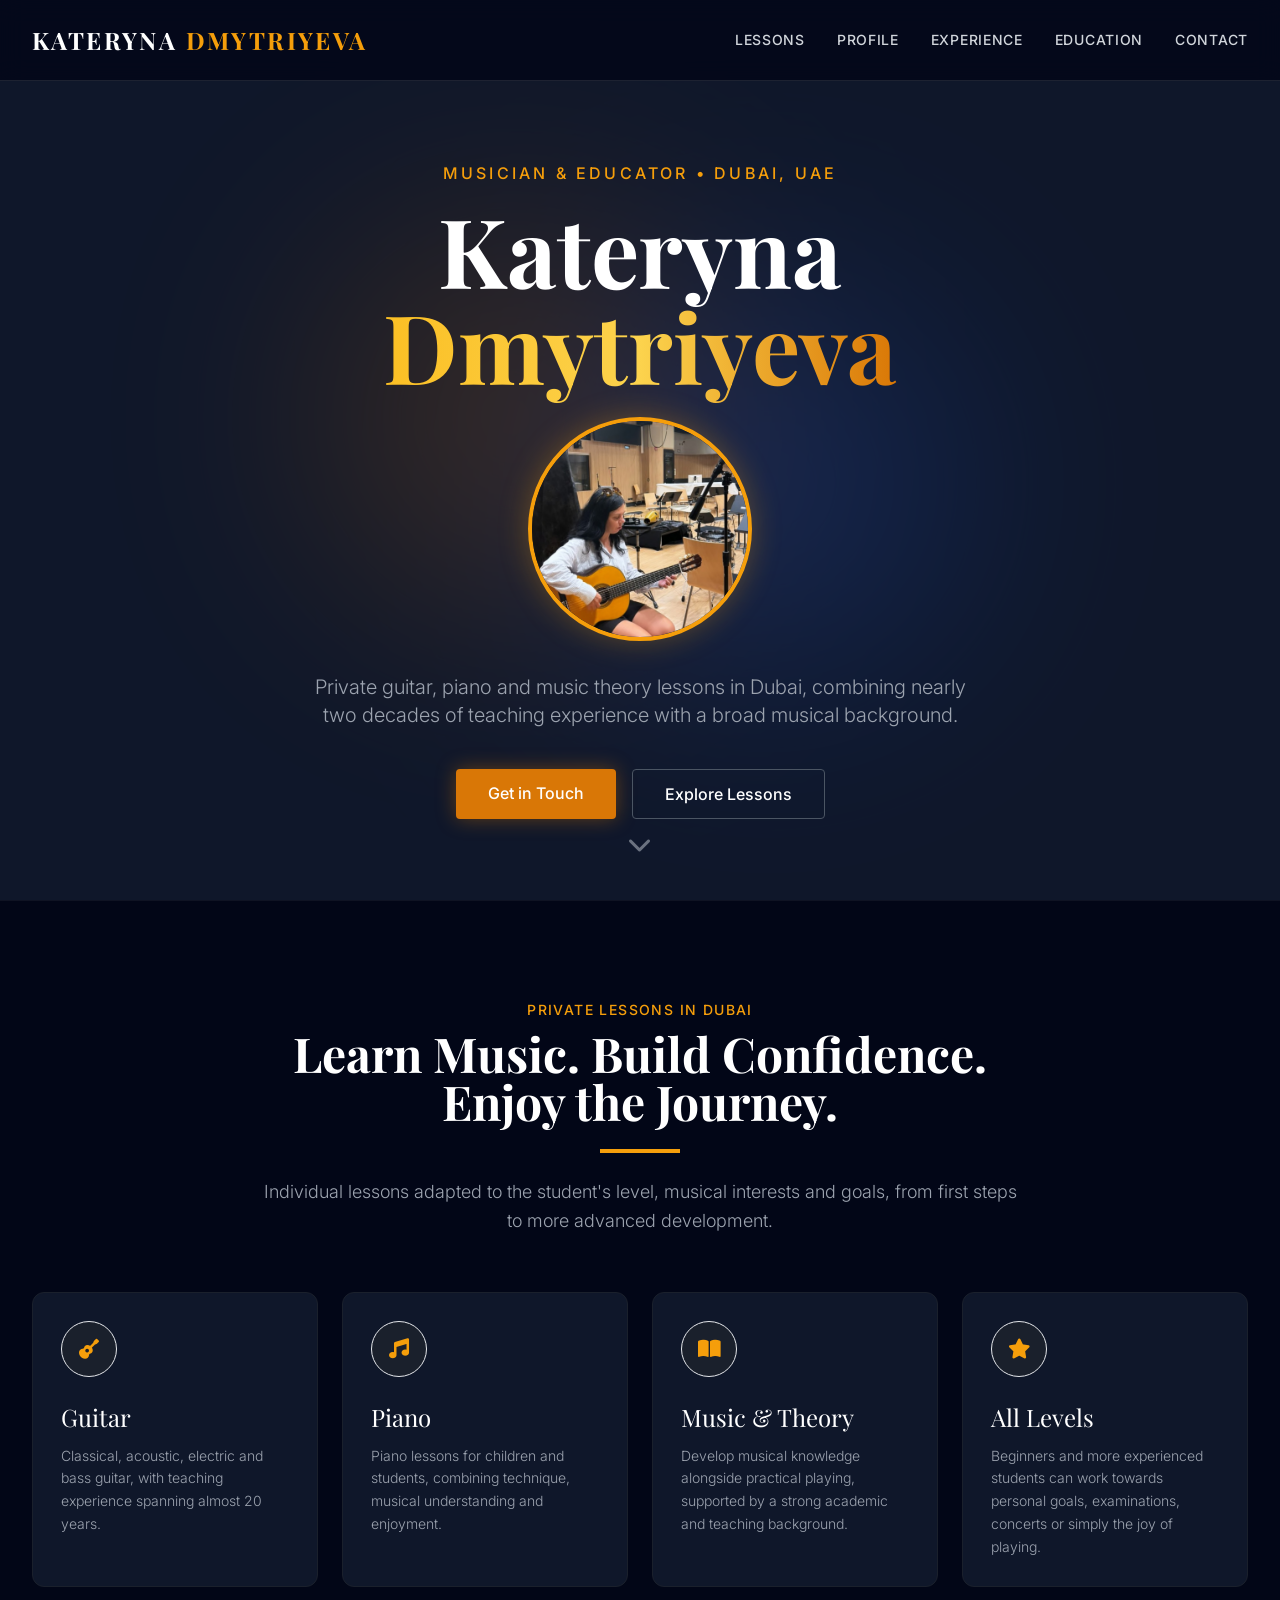
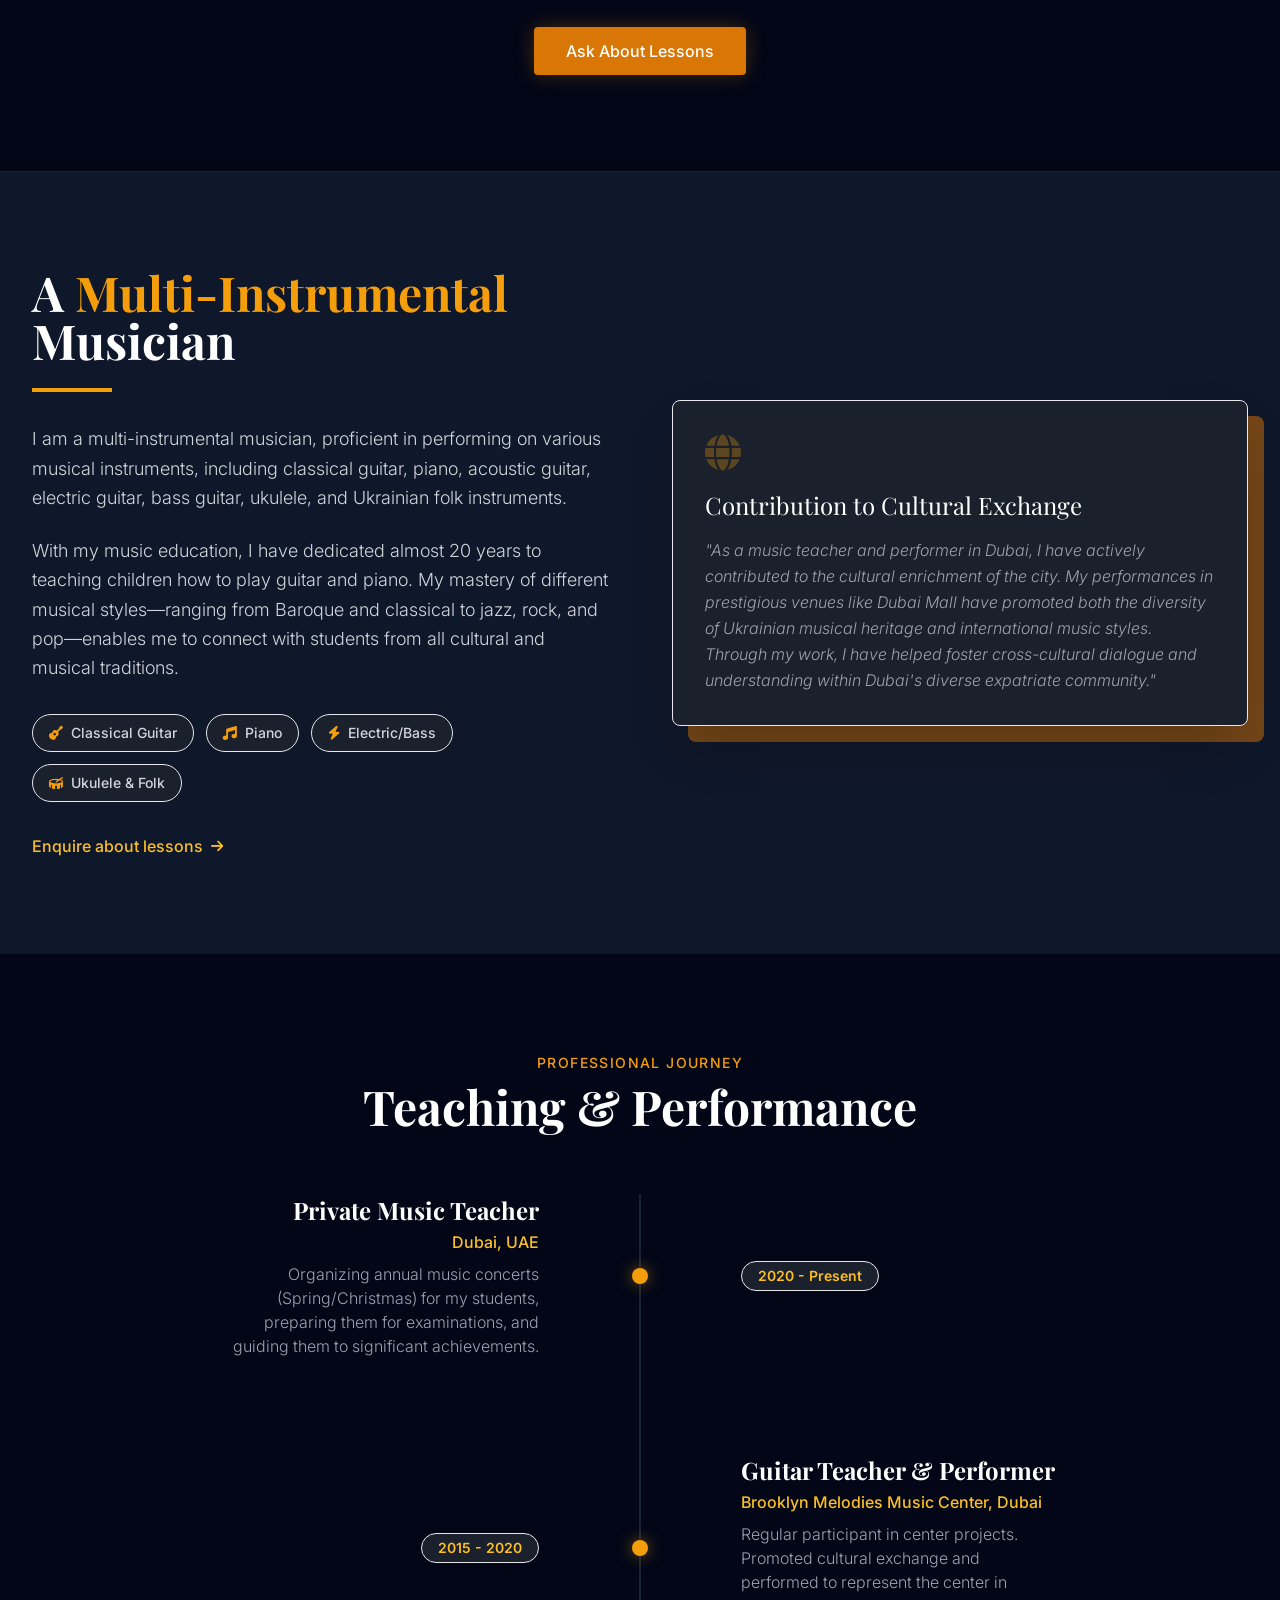
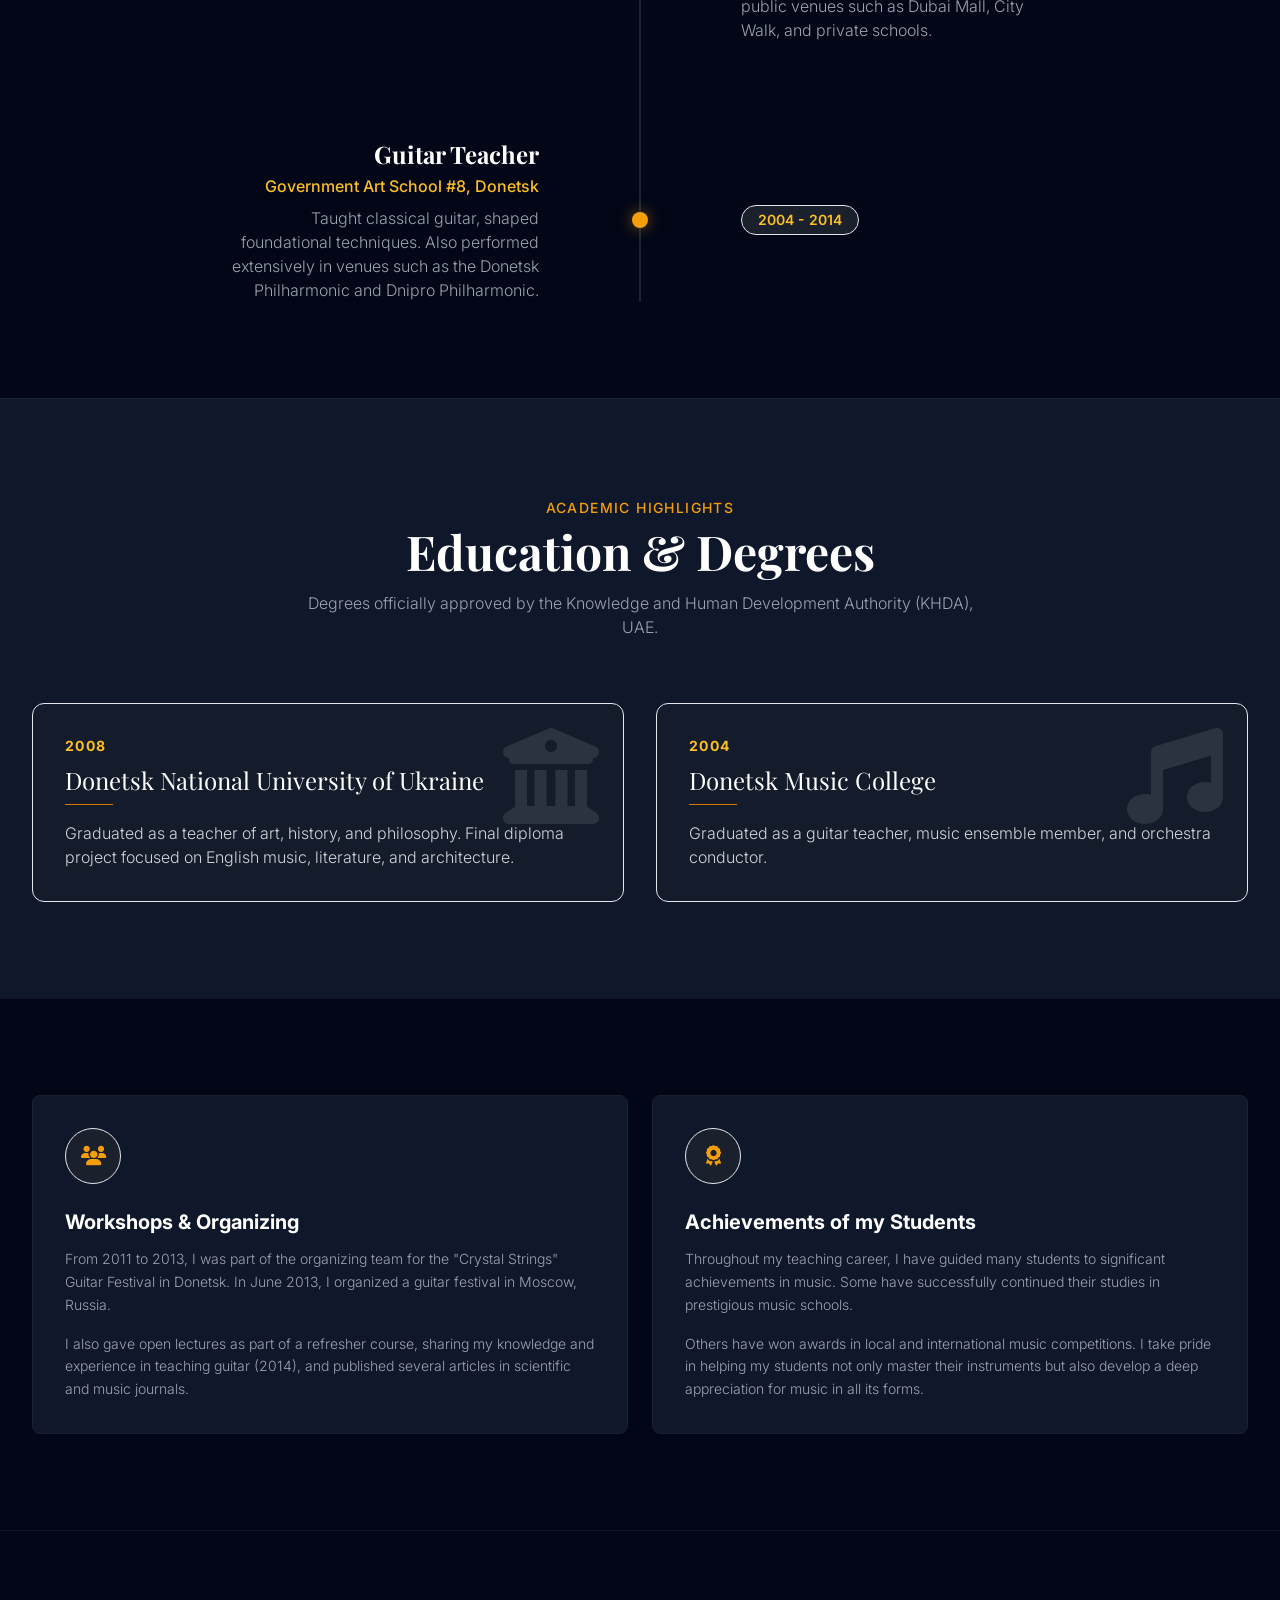
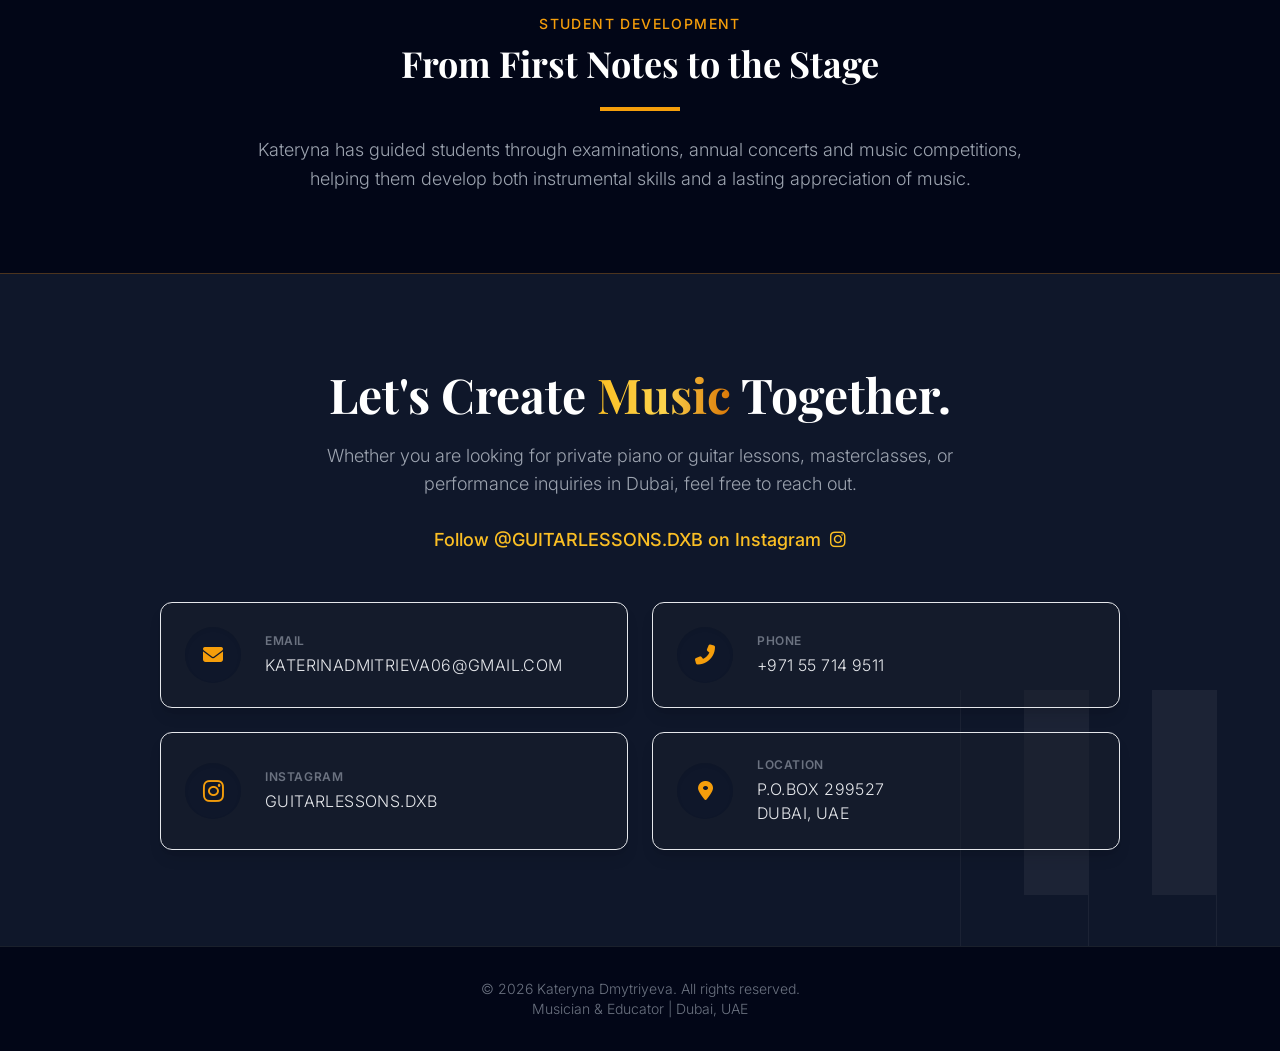
==== index.html @ 49f4c099 "Use local CSS and make reveal animations fail safely without hiding content" ====
<!DOCTYPE html>
<html lang="en" class="scroll-smooth">
<head>
    <meta charset="UTF-8">
    <meta name="viewport" content="width=device-width, initial-scale=1.0">
    <link rel="icon" href="favicon.ico" sizes="any">
    <link rel="icon" type="image/png" sizes="32x32" href="favicon-32.png">
    <link rel="icon" type="image/png" sizes="16x16" href="favicon-16.png">
    <link rel="apple-touch-icon" sizes="180x180" href="favicon-180.png">
    <title>Kateryna Dmytriyeva | Guitar & Piano Teacher in Dubai</title>
    <meta name="description" content="Private guitar, piano and music theory lessons in Dubai with Kateryna Dmytriyeva, musician and educator with nearly 20 years of teaching experience.">
    
    
    <!-- Google Fonts: Playfair Display (Serif/Classic) and Inter (Sans-serif/Modern) -->
    <link rel="preconnect" href="https://fonts.googleapis.com">
    <link rel="preconnect" href="https://fonts.gstatic.com" crossorigin>
    <link href="https://fonts.googleapis.com/css2?family=Inter:wght@300;400;500;600&family=Playfair+Display:ital,wght@0,400;0,600;0,700;1,400&display=swap" rel="stylesheet">
    
    <!-- FontAwesome for Icons -->
    <link rel="stylesheet" href="https://cdnjs.cloudflare.com/ajax/libs/font-awesome/6.4.0/css/all.min.css">

    <style>
        /* Custom Styles for Animations and Accents */
        body {
            background-color: #0f172a;
            color: #f8fafc;
        }
        
        .gold-gradient-text {
            background: linear-gradient(to right, #fbbf24, #fcd34d, #d97706);
            -webkit-background-clip: text;
            -webkit-text-fill-color: transparent;
            background-clip: text;
        }

        .fade-in-up {
            /* Content remains visible without JavaScript or if enhancement fails. */
            opacity: 1;
            transform: translateY(0);
            transition: opacity 0.8s ease-out, transform 0.8s ease-out;
        }

        .fade-in-up.visible {
            opacity: 1;
            transform: translateY(0);
        }

        .timeline-dot {
            width: 16px;
            height: 16px;
            background-color: #f59e0b;
            border-radius: 50%;
            position: absolute;
            left: -8px;
            top: 24px;
            box-shadow: 0 0 10px rgba(245, 158, 11, 0.5);
        }
    </style>
    <!-- Precompiled Tailwind CSS; same cascade order as the original generated stylesheet. -->
    <link rel="stylesheet" href="styles.css">
</head>
<body class="font-sans antialiased overflow-x-hidden">

    <nav class="fixed w-full z-50 transition-all duration-300 backdrop-blur-md bg-navy-950/80 border-b border-white/10" id="navbar">
        <div class="max-w-7xl mx-auto px-4 sm:px-6 lg:px-8">
            <div class="flex justify-between items-center h-20">
                <div class="flex-shrink-0 flex items-center">
                    <a href="#" class="font-serif text-xl sm:text-2xl font-bold tracking-widest text-white uppercase">
                        Kateryna <span class="text-gold-500">Dmytriyeva</span>
                    </a>
                </div>
                
                <!-- Desktop Menu -->
                <div class="hidden md:flex space-x-8">
                    <a href="#lessons" class="text-gray-300 hover:text-gold-400 transition-colors text-sm uppercase tracking-wider font-medium">Lessons</a>
                    <a href="#about" class="text-gray-300 hover:text-gold-400 transition-colors text-sm uppercase tracking-wider font-medium">Profile</a>
                    <a href="#experience" class="text-gray-300 hover:text-gold-400 transition-colors text-sm uppercase tracking-wider font-medium">Experience</a>
                    <a href="#education" class="text-gray-300 hover:text-gold-400 transition-colors text-sm uppercase tracking-wider font-medium">Education</a>
                    <a href="#contact" class="text-gray-300 hover:text-gold-400 transition-colors text-sm uppercase tracking-wider font-medium">Contact</a>
                </div>
                
                <!-- Mobile Hamburger Button -->
                <div class="md:hidden flex items-center">
                    <button id="mobile-menu-button" class="text-gray-300 hover:text-white focus:outline-none">
                        <i class="fas fa-bars text-2xl"></i>
                    </button>
                </div>
            </div>
        </div>

        <!-- Mobile Menu Container -->
        <div id="mobile-menu" class="hidden md:hidden bg-navy-950 border-b border-white/10 absolute w-full left-0 shadow-xl">
            <div class="px-4 pt-2 pb-4 space-y-1 sm:px-6 flex flex-col text-center">
                <a href="#lessons" class="mobile-link text-gray-300 hover:text-gold-400 hover:bg-navy-900 block px-3 py-3 rounded-md text-base font-medium uppercase tracking-wider transition-colors">Lessons</a>
                <a href="#about" class="mobile-link text-gray-300 hover:text-gold-400 hover:bg-navy-900 block px-3 py-3 rounded-md text-base font-medium uppercase tracking-wider transition-colors">Profile</a>
                <a href="#experience" class="mobile-link text-gray-300 hover:text-gold-400 hover:bg-navy-900 block px-3 py-3 rounded-md text-base font-medium uppercase tracking-wider transition-colors">Experience</a>
                <a href="#education" class="mobile-link text-gray-300 hover:text-gold-400 hover:bg-navy-900 block px-3 py-3 rounded-md text-base font-medium uppercase tracking-wider transition-colors">Education</a>
                <a href="#contact" class="mobile-link text-gray-300 hover:text-gold-400 hover:bg-navy-900 block px-3 py-3 rounded-md text-base font-medium uppercase tracking-wider transition-colors">Contact</a>
            </div>
        </div>
    </nav>

    <section id="hero" class="relative min-h-screen flex items-center justify-center pt-20 overflow-hidden">
        <!-- Background decorative elements -->
        <div class="absolute inset-0 z-0 opacity-20">
            <div class="absolute top-1/4 left-1/4 w-96 h-96 bg-gold-600 rounded-full mix-blend-screen filter blur-[120px]"></div>
            <div class="absolute bottom-1/4 right-1/4 w-96 h-96 bg-blue-600 rounded-full mix-blend-screen filter blur-[120px]"></div>
        </div>
        
        <div class="relative z-10 max-w-7xl mx-auto px-4 sm:px-6 lg:px-8 text-center flex flex-col items-center">
            <span class="text-gold-500 font-medium tracking-[0.2em] uppercase mb-4 block fade-in-up" style="transition-delay: 100ms;">Musician & Educator &bull; Dubai, UAE</span>
            <h1 class="font-serif text-5xl md:text-7xl lg:text-8xl font-bold text-white leading-tight mb-6 fade-in-up" style="transition-delay: 200ms;">
                Kateryna <br/> <span class="gold-gradient-text">Dmytriyeva</span>
            </h1>
            
            <div class="fade-in-up" style="transition-delay: 250ms;">
                <img src="photo.jpg" alt="Kateryna Dmytriyeva" class="w-48 h-48 md:w-56 md:h-56 object-cover rounded-full border-4 border-gold-500 shadow-[0_0_30px_rgba(245,158,11,0.3)] mb-8 mx-auto">
            </div>

            <p class="max-w-2xl text-gray-400 text-lg md:text-xl font-light leading-relaxed mb-10 fade-in-up" style="transition-delay: 300ms;">
                Private guitar, piano and music theory lessons in Dubai, combining nearly two decades of teaching experience with a broad musical background.
            </p>
            <div class="flex flex-col sm:flex-row gap-4 fade-in-up" style="transition-delay: 400ms;">
                <a href="#contact" class="px-8 py-3 bg-gold-600 hover:bg-gold-500 text-white rounded font-medium transition-all duration-300 shadow-[0_0_20px_rgba(217,119,6,0.4)]">
                    Get in Touch
                </a>
                <a href="#lessons" class="px-8 py-3 bg-transparent border border-gray-600 hover:border-gold-500 hover:text-gold-400 text-white rounded font-medium transition-all duration-300">
                    Explore Lessons
                </a>
            </div>
        </div>
        
        <div class="absolute bottom-10 left-1/2 transform -translate-x-1/2 animate-bounce">
            <a href="#about" class="text-gray-500 hover:text-gold-400 transition-colors">
                <i class="fas fa-chevron-down text-2xl"></i>
            </a>
        </div>
    </section>

    <section id="lessons" class="py-24 bg-navy-950 relative border-t border-white/5">
        <div class="max-w-7xl mx-auto px-4 sm:px-6 lg:px-8">
            <div class="text-center max-w-3xl mx-auto mb-14 fade-in-up">
                <span class="text-gold-500 font-medium tracking-[0.1em] uppercase text-sm">Private Lessons in Dubai</span>
                <h2 class="font-serif text-3xl md:text-5xl font-bold mt-2 text-white">Learn Music. Build Confidence. Enjoy the Journey.</h2>
                <div class="w-20 h-1 bg-gold-500 mx-auto mt-6 mb-6"></div>
                <p class="text-gray-400 text-lg leading-relaxed font-light">
                    Individual lessons adapted to the student's level, musical interests and goals, from first steps to more advanced development.
                </p>
            </div>

            <div class="grid grid-cols-1 md:grid-cols-2 lg:grid-cols-4 gap-6">
                <div class="bg-navy-900 border border-navy-800 p-7 rounded-xl hover:border-gold-500/50 transition-all duration-300 fade-in-up">
                    <div class="w-14 h-14 bg-navy-800 rounded-full flex items-center justify-center mb-6 border border-navy-700 text-gold-500 text-xl">
                        <i class="fas fa-guitar"></i>
                    </div>
                    <h3 class="font-serif text-2xl text-white mb-3">Guitar</h3>
                    <p class="text-gray-400 font-light leading-relaxed text-sm">
                        Classical, acoustic, electric and bass guitar, with teaching experience spanning almost 20 years.
                    </p>
                </div>

                <div class="bg-navy-900 border border-navy-800 p-7 rounded-xl hover:border-gold-500/50 transition-all duration-300 fade-in-up" style="transition-delay: 80ms;">
                    <div class="w-14 h-14 bg-navy-800 rounded-full flex items-center justify-center mb-6 border border-navy-700 text-gold-500 text-xl">
                        <i class="fas fa-music"></i>
                    </div>
                    <h3 class="font-serif text-2xl text-white mb-3">Piano</h3>
                    <p class="text-gray-400 font-light leading-relaxed text-sm">
                        Piano lessons for children and students, combining technique, musical understanding and enjoyment.
                    </p>
                </div>

                <div class="bg-navy-900 border border-navy-800 p-7 rounded-xl hover:border-gold-500/50 transition-all duration-300 fade-in-up" style="transition-delay: 160ms;">
                    <div class="w-14 h-14 bg-navy-800 rounded-full flex items-center justify-center mb-6 border border-navy-700 text-gold-500 text-xl">
                        <i class="fas fa-book-open"></i>
                    </div>
                    <h3 class="font-serif text-2xl text-white mb-3">Music & Theory</h3>
                    <p class="text-gray-400 font-light leading-relaxed text-sm">
                        Develop musical knowledge alongside practical playing, supported by a strong academic and teaching background.
                    </p>
                </div>

                <div class="bg-navy-900 border border-navy-800 p-7 rounded-xl hover:border-gold-500/50 transition-all duration-300 fade-in-up" style="transition-delay: 240ms;">
                    <div class="w-14 h-14 bg-navy-800 rounded-full flex items-center justify-center mb-6 border border-navy-700 text-gold-500 text-xl">
                        <i class="fas fa-star"></i>
                    </div>
                    <h3 class="font-serif text-2xl text-white mb-3">All Levels</h3>
                    <p class="text-gray-400 font-light leading-relaxed text-sm">
                        Beginners and more experienced students can work towards personal goals, examinations, concerts or simply the joy of playing.
                    </p>
                </div>
            </div>

            <div class="text-center mt-10 fade-in-up">
                <a href="#contact" class="inline-block px-8 py-3 bg-gold-600 hover:bg-gold-500 text-white rounded font-medium transition-all duration-300 shadow-[0_0_20px_rgba(217,119,6,0.3)]">
                    Ask About Lessons
                </a>
            </div>
        </div>
    </section>

    <section id="about" class="py-24 bg-navy-900 relative border-t border-white/5">
        <div class="max-w-7xl mx-auto px-4 sm:px-6 lg:px-8">
            <div class="grid grid-cols-1 lg:grid-cols-2 gap-16 items-center">
                <div class="fade-in-up">
                    <h2 class="font-serif text-3xl md:text-5xl font-bold mb-6 text-white">A <span class="text-gold-500">Multi-Instrumental</span> Musician</h2>
                    <div class="w-20 h-1 bg-gold-500 mb-8"></div>
                    <p class="text-gray-300 text-lg leading-relaxed mb-6 font-light">
                        I am a multi-instrumental musician, proficient in performing on various musical instruments, including classical guitar, piano, acoustic guitar, electric guitar, bass guitar, ukulele, and Ukrainian folk instruments.
                    </p>
                    <p class="text-gray-300 text-lg leading-relaxed mb-8 font-light">
                        With my music education, I have dedicated almost 20 years to teaching children how to play guitar and piano. My mastery of different musical styles—ranging from Baroque and classical to jazz, rock, and pop—enables me to connect with students from all cultural and musical traditions.
                    </p>
                    
                    <div class="flex flex-wrap gap-3">
                        <span class="px-4 py-2 bg-navy-800 border border-navy-700 rounded-full text-sm font-medium text-gray-300"><i class="fas fa-guitar text-gold-500 mr-2"></i>Classical Guitar</span>
                        <span class="px-4 py-2 bg-navy-800 border border-navy-700 rounded-full text-sm font-medium text-gray-300"><i class="fas fa-music text-gold-500 mr-2"></i>Piano</span>
                        <span class="px-4 py-2 bg-navy-800 border border-navy-700 rounded-full text-sm font-medium text-gray-300"><i class="fas fa-bolt text-gold-500 mr-2"></i>Electric/Bass</span>
                        <span class="px-4 py-2 bg-navy-800 border border-navy-700 rounded-full text-sm font-medium text-gray-300"><i class="fas fa-drum text-gold-500 mr-2"></i>Ukulele & Folk</span>
                    </div>
                    <div class="mt-8">
                        <a href="#contact" class="inline-flex items-center gap-2 text-gold-400 hover:text-gold-300 font-medium transition">
                            Enquire about lessons <i class="fas fa-arrow-right text-sm"></i>
                        </a>
                    </div>
                </div>
                
                <div class="relative fade-in-up" style="transition-delay: 200ms;">
                    <div class="absolute inset-0 bg-gold-600 rounded-lg transform translate-x-4 translate-y-4 opacity-50"></div>
                    <div class="relative bg-navy-800 p-8 rounded-lg border border-navy-700 shadow-2xl">
                        <i class="fas fa-globe text-4xl text-gold-500/30 mb-4 block"></i>
                        <h3 class="font-serif text-2xl text-white mb-4">Contribution to Cultural Exchange</h3>
                        <p class="text-gray-400 font-light leading-relaxed italic">
                            "As a music teacher and performer in Dubai, I have actively contributed to the cultural enrichment of the city. My performances in prestigious venues like Dubai Mall have promoted both the diversity of Ukrainian musical heritage and international music styles. Through my work, I have helped foster cross-cultural dialogue and understanding within Dubai's diverse expatriate community."
                        </p>
                    </div>
                </div>
            </div>
        </div>
    </section>

    <section id="experience" class="py-24 bg-navy-950 relative">
        <div class="max-w-4xl mx-auto px-4 sm:px-6 lg:px-8">
            <div class="text-center mb-16 fade-in-up">
                <span class="text-gold-500 font-medium tracking-[0.1em] uppercase text-sm">Professional Journey</span>
                <h2 class="font-serif text-3xl md:text-5xl font-bold mt-2 text-white">Teaching & Performance</h2>
            </div>

            <div class="relative pl-8 md:pl-0 fade-in-up">
                <!-- Timeline Line -->
                <div class="hidden md:block absolute left-1/2 transform -translate-x-1/2 top-0 bottom-0 w-px bg-slate-700"></div>

                <!-- Timeline Item 1 -->
                <div class="relative mb-16 md:mb-24">
                    <div class="md:flex items-center justify-between w-full">
                        <div class="md:w-5/12 order-1 md:text-right pr-8">
                            <h3 class="text-2xl font-bold text-white font-serif">Private Music Teacher</h3>
                            <p class="text-gold-400 font-medium mt-1">Dubai, UAE</p>
                            <p class="text-gray-400 mt-2 font-light">Organizing annual music concerts (Spring/Christmas) for my students, preparing them for examinations, and guiding them to significant achievements.</p>
                        </div>
                        <div class="z-20 flex items-center order-1 bg-gold-500 shadow-[0_0_15px_rgba(245,158,11,0.5)] w-4 h-4 rounded-full absolute left-[-8px] md:left-1/2 md:-translate-x-1/2 mt-1.5 md:mt-0"></div>
                        <div class="md:w-5/12 order-1 pl-8 mt-2 md:mt-0">
                            <span class="inline-block px-4 py-1 rounded-full bg-navy-800 text-gold-400 text-sm font-semibold border border-navy-700">2020 - Present</span>
                        </div>
                    </div>
                </div>

                <!-- Timeline Item 2 -->
                <div class="relative mb-16 md:mb-24">
                    <div class="md:flex items-center justify-between w-full md:flex-row-reverse">
                        <div class="md:w-5/12 order-1 md:text-left pl-0 md:pl-8">
                            <h3 class="text-2xl font-bold text-white font-serif">Guitar Teacher & Performer</h3>
                            <p class="text-gold-400 font-medium mt-1">Brooklyn Melodies Music Center, Dubai</p>
                            <p class="text-gray-400 mt-2 font-light">Regular participant in center projects. Promoted cultural exchange and performed to represent the center in public venues such as Dubai Mall, City Walk, and private schools.</p>
                        </div>
                        <div class="z-20 flex items-center order-1 bg-gold-500 shadow-[0_0_15px_rgba(245,158,11,0.5)] w-4 h-4 rounded-full absolute left-[-8px] md:left-1/2 md:-translate-x-1/2 mt-1.5 md:mt-0"></div>
                        <div class="md:w-5/12 order-1 md:text-right pr-0 md:pr-8 mt-2 md:mt-0">
                            <span class="inline-block px-4 py-1 rounded-full bg-navy-800 text-gold-400 text-sm font-semibold border border-navy-700">2015 - 2020</span>
                        </div>
                    </div>
                </div>

                <!-- Timeline Item 3 -->
                <div class="relative">
                    <div class="md:flex items-center justify-between w-full">
                        <div class="md:w-5/12 order-1 md:text-right pr-8">
                            <h3 class="text-2xl font-bold text-white font-serif">Guitar Teacher</h3>
                            <p class="text-gold-400 font-medium mt-1">Government Art School #8, Donetsk</p>
                            <p class="text-gray-400 mt-2 font-light">Taught classical guitar, shaped foundational techniques. Also performed extensively in venues such as the Donetsk Philharmonic and Dnipro Philharmonic.</p>
                        </div>
                        <div class="z-20 flex items-center order-1 bg-gold-500 shadow-[0_0_15px_rgba(245,158,11,0.5)] w-4 h-4 rounded-full absolute left-[-8px] md:left-1/2 md:-translate-x-1/2 mt-1.5 md:mt-0"></div>
                        <div class="md:w-5/12 order-1 pl-8 mt-2 md:mt-0">
                            <span class="inline-block px-4 py-1 rounded-full bg-navy-800 text-gold-400 text-sm font-semibold border border-navy-700">2004 - 2014</span>
                        </div>
                    </div>
                </div>

            </div>
        </div>
    </section>

    <section id="education" class="py-24 bg-navy-900 relative border-t border-white/5">
        <div class="max-w-7xl mx-auto px-4 sm:px-6 lg:px-8">
            <div class="text-center mb-16 fade-in-up">
                <span class="text-gold-500 font-medium tracking-[0.1em] uppercase text-sm">Academic Highlights</span>
                <h2 class="font-serif text-3xl md:text-5xl font-bold mt-2 text-white">Education & Degrees</h2>
                <p class="text-gray-400 mt-4 max-w-2xl mx-auto font-light">Degrees officially approved by the Knowledge and Human Development Authority (KHDA), UAE.</p>
            </div>

            <div class="grid grid-cols-1 md:grid-cols-2 gap-8">
                <!-- Education Card 1 -->
                <div class="bg-navy-800/50 backdrop-blur-sm border border-navy-700 p-8 rounded-xl hover:border-gold-500/50 transition-colors duration-300 fade-in-up group relative overflow-hidden">
                    <div class="absolute top-0 right-0 p-6 opacity-10 group-hover:opacity-20 transition-opacity">
                        <i class="fas fa-university text-8xl text-white"></i>
                    </div>
                    <div class="relative z-10">
                        <span class="text-gold-400 font-bold tracking-widest text-sm mb-2 block">2008</span>
                        <h3 class="text-2xl font-serif text-white mb-2">Donetsk National University of Ukraine</h3>
                        <div class="h-px w-12 bg-gold-600 mb-4"></div>
                        <p class="text-gray-300 font-light">
                            Graduated as a teacher of art, history, and philosophy. Final diploma project focused on English music, literature, and architecture.
                        </p>
                    </div>
                </div>

                <!-- Education Card 2 -->
                <div class="bg-navy-800/50 backdrop-blur-sm border border-navy-700 p-8 rounded-xl hover:border-gold-500/50 transition-colors duration-300 fade-in-up group relative overflow-hidden" style="transition-delay: 100ms;">
                    <div class="absolute top-0 right-0 p-6 opacity-10 group-hover:opacity-20 transition-opacity">
                        <i class="fas fa-music text-8xl text-white"></i>
                    </div>
                    <div class="relative z-10">
                        <span class="text-gold-400 font-bold tracking-widest text-sm mb-2 block">2004</span>
                        <h3 class="text-2xl font-serif text-white mb-2">Donetsk Music College</h3>
                        <div class="h-px w-12 bg-gold-600 mb-4"></div>
                        <p class="text-gray-300 font-light">
                            Graduated as a guitar teacher, music ensemble member, and orchestra conductor.
                        </p>
                    </div>
                </div>
            </div>
        </div>
    </section>
    
    <section class="py-24 bg-navy-950 relative border-t border-white/5">
        <div class="max-w-7xl mx-auto px-4 sm:px-6 lg:px-8">
            <div class="grid grid-cols-1 md:grid-cols-2 gap-6">
                <!-- Workshops -->
                <div class="bg-navy-900 border border-navy-800 p-8 rounded-lg fade-in-up hover:-translate-y-2 transition-transform duration-300">
                    <div class="w-14 h-14 bg-navy-800 rounded-full flex items-center justify-center mb-6 border border-navy-700 text-gold-500 text-xl">
                        <i class="fas fa-users"></i>
                    </div>
                    <h3 class="text-xl font-bold text-white mb-3">Workshops & Organizing</h3>
                    <p class="text-gray-400 font-light text-sm leading-relaxed mb-4">
                        From 2011 to 2013, I was part of the organizing team for the "Crystal Strings" Guitar Festival in Donetsk. In June 2013, I organized a guitar festival in Moscow, Russia.
                    </p>
                    <p class="text-gray-400 font-light text-sm leading-relaxed">
                        I also gave open lectures as part of a refresher course, sharing my knowledge and experience in teaching guitar (2014), and published several articles in scientific and music journals.
                    </p>
                </div>

                <!-- Student Success -->
                <div class="bg-navy-900 border border-navy-800 p-8 rounded-lg fade-in-up hover:-translate-y-2 transition-transform duration-300" style="transition-delay: 100ms;">
                    <div class="w-14 h-14 bg-navy-800 rounded-full flex items-center justify-center mb-6 border border-navy-700 text-gold-500 text-xl">
                        <i class="fas fa-award"></i>
                    </div>
                    <h3 class="text-xl font-bold text-white mb-3">Achievements of my Students</h3>
                    <p class="text-gray-400 font-light text-sm leading-relaxed mb-4">
                        Throughout my teaching career, I have guided many students to significant achievements in music. Some have successfully continued their studies in prestigious music schools.
                    </p>
                    <p class="text-gray-400 font-light text-sm leading-relaxed">
                        Others have won awards in local and international music competitions. I take pride in helping my students not only master their instruments but also develop a deep appreciation for music in all its forms.
                    </p>
                </div>
            </div>
        </div>
    </section>

    <section class="py-20 bg-navy-950 relative border-t border-white/5">
        <div class="max-w-5xl mx-auto px-4 sm:px-6 lg:px-8 text-center fade-in-up">
            <span class="text-gold-500 font-medium tracking-[0.1em] uppercase text-sm">Student Development</span>
            <h2 class="font-serif text-3xl md:text-4xl font-bold mt-2 text-white">From First Notes to the Stage</h2>
            <div class="w-20 h-1 bg-gold-500 mx-auto mt-6 mb-6"></div>
            <p class="text-gray-400 font-light text-lg leading-relaxed max-w-3xl mx-auto">
                Kateryna has guided students through examinations, annual concerts and music competitions, helping them develop both instrumental skills and a lasting appreciation of music.
            </p>
        </div>
    </section>

    <section id="contact" class="py-24 bg-navy-900 relative border-t border-gold-600/30">
        <!-- Abstract Piano Keys Graphic in background -->
        <div class="absolute bottom-0 right-0 opacity-5 pointer-events-none flex h-64">
            <div class="w-16 border-l border-white h-full"></div>
            <div class="w-16 border-l border-white h-4/5 bg-white"></div>
            <div class="w-16 border-l border-white h-full"></div>
            <div class="w-16 border-l border-white h-4/5 bg-white"></div>
            <div class="w-16 border-l border-white h-full"></div>
        </div>

        <div class="max-w-5xl mx-auto px-4 sm:px-6 lg:px-8 relative z-10 text-center">
            <div class="fade-in-up">
                <h2 class="font-serif text-4xl md:text-5xl font-bold text-white mb-6">Let's Create <span class="gold-gradient-text">Music</span> Together.</h2>
                <p class="text-gray-400 font-light mb-12 max-w-2xl mx-auto text-lg">
                    Whether you are looking for private piano or guitar lessons, masterclasses, or performance inquiries in Dubai, feel free to reach out.
                    <br/><br/>
                    <a href="https://instagram.com/GUITARLESSONS.DXB" target="_blank" rel="noopener noreferrer" class="text-gold-400 hover:text-gold-300 font-medium transition">Follow @GUITARLESSONS.DXB on Instagram <i class="fab fa-instagram ml-1"></i></a>
                </p>
                
                <div class="grid grid-cols-1 md:grid-cols-2 gap-6 text-left">
                    <a href="mailto:KATERINADMITRIEVA06@GMAIL.COM" class="flex items-center p-6 bg-navy-800/50 border border-navy-700 rounded-xl hover:border-gold-500 hover:bg-navy-800 transition-all duration-300 group shadow-lg">
                        <div class="w-14 h-14 bg-navy-900 rounded-full flex items-center justify-center mr-6 group-hover:scale-110 transition-transform shadow-inner">
                            <i class="fas fa-envelope text-gold-500 text-xl"></i>
                        </div>
                        <div class="overflow-hidden">
                            <span class="block text-gray-500 text-xs mb-1 uppercase tracking-wider font-semibold">Email</span>
                            <span class="text-gray-200 font-light tracking-wide text-xs sm:text-sm md:text-base truncate block w-full uppercase">KATERINADMITRIEVA06@GMAIL.COM</span>
                        </div>
                    </a>
                    
                    <a href="tel:+971557149511" class="flex items-center p-6 bg-navy-800/50 border border-navy-700 rounded-xl hover:border-gold-500 hover:bg-navy-800 transition-all duration-300 group shadow-lg">
                        <div class="w-14 h-14 bg-navy-900 rounded-full flex items-center justify-center mr-6 group-hover:scale-110 transition-transform shadow-inner">
                            <i class="fas fa-phone-alt text-gold-500 text-xl"></i>
                        </div>
                        <div>
                            <span class="block text-gray-500 text-xs mb-1 uppercase tracking-wider font-semibold">Phone</span>
                            <span class="text-gray-200 font-light tracking-wide text-sm md:text-base">+971 55 714 9511</span>
                        </div>
                    </a>

                    <a href="https://instagram.com/GUITARLESSONS.DXB" target="_blank" rel="noopener noreferrer" class="flex items-center p-6 bg-navy-800/50 border border-navy-700 rounded-xl hover:border-gold-500 hover:bg-navy-800 transition-all duration-300 group shadow-lg">
                        <div class="w-14 h-14 bg-navy-900 rounded-full flex items-center justify-center mr-6 group-hover:scale-110 transition-transform shadow-inner">
                            <i class="fab fa-instagram text-gold-500 text-2xl"></i>
                        </div>
                        <div>
                            <span class="block text-gray-500 text-xs mb-1 uppercase tracking-wider font-semibold">Instagram</span>
                            <span class="text-gray-200 font-light tracking-wide uppercase text-sm md:text-base">GUITARLESSONS.DXB</span>
                        </div>
                    </a>

                    <div class="flex items-center p-6 bg-navy-800/50 border border-navy-700 rounded-xl shadow-lg">
                        <div class="w-14 h-14 bg-navy-900 rounded-full flex items-center justify-center mr-6 shadow-inner">
                            <i class="fas fa-map-marker-alt text-gold-500 text-xl"></i>
                        </div>
                        <div>
                            <span class="block text-gray-500 text-xs mb-1 uppercase tracking-wider font-semibold">Location</span>
                            <span class="text-gray-200 font-light tracking-wide text-sm md:text-base uppercase">P.O.BOX 299527 <br/> Dubai, UAE</span>
                        </div>
                    </div>
                </div>
            </div>
        </div>
    </section>

    <footer class="bg-navy-950 py-8 border-t border-navy-800 text-center">
        <p class="text-gray-500 text-sm font-light">
            &copy; 2026 Kateryna Dmytriyeva. All rights reserved. <br/>
            Musician & Educator | Dubai, UAE
        </p>
    </footer>

    <script>
        document.addEventListener('DOMContentLoaded', () => {
            // Mobile Menu Logic
            const btn = document.getElementById('mobile-menu-button');
            const menu = document.getElementById('mobile-menu');
            const mobileLinks = document.querySelectorAll('.mobile-link');

            // Toggle menu on button click
            btn.addEventListener('click', () => {
                menu.classList.toggle('hidden');
            });

            // Close menu when a link is clicked
            mobileLinks.forEach(link => {
                link.addEventListener('click', () => {
                    menu.classList.add('hidden');
                });
            });

            // Navbar scroll effect
            const navbar = document.getElementById('navbar');
            window.addEventListener('scroll', () => {
                if (window.scrollY > 50) {
                    navbar.classList.add('shadow-lg', 'bg-navy-950/95');
                    navbar.classList.remove('bg-navy-950/80');
                } else {
                    navbar.classList.remove('shadow-lg', 'bg-navy-950/95');
                    navbar.classList.add('bg-navy-950/80');
                }
            });

            // Progressive enhancement: never hide content with a persistent class.
            // Browser-owned animations finish even if later JavaScript fails.
            if ('IntersectionObserver' in window && 'animate' in Element.prototype) {
                let observer;
                try {
                    observer = new IntersectionObserver((entries) => {
                        entries.forEach(entry => {
                            if (!entry.isIntersecting) return;
                            observer.unobserve(entry.target);
                            try {
                                const delay = parseFloat(getComputedStyle(entry.target).transitionDelay) * 1000 || 0;
                                entry.target.animate([
                                    { opacity: 0, transform: 'translateY(30px)' },
                                    { opacity: 1, transform: 'translateY(0)' }
                                ], {
                                    duration: 800,
                                    easing: 'ease-out',
                                    delay,
                                    fill: 'backwards'
                                });
                            } catch (error) {
                                // The underlying CSS already shows the complete content.
                            }
                        });
                    }, { root: null, rootMargin: '0px', threshold: 0.1 });
                    document.querySelectorAll('.fade-in-up').forEach(el => observer.observe(el));
                } catch (error) {
                    if (observer) observer.disconnect();
                }
            }
        });
    </script>
</body>
</html>
---- styles.css ----
/* Precompiled Tailwind CSS from the existing page configuration. No runtime compiler required. */
*, ::before, ::after{--tw-border-spacing-x:0;--tw-border-spacing-y:0;--tw-translate-x:0;--tw-translate-y:0;--tw-rotate:0;--tw-skew-x:0;--tw-skew-y:0;--tw-scale-x:1;--tw-scale-y:1;--tw-pan-x: ;--tw-pan-y: ;--tw-pinch-zoom: ;--tw-scroll-snap-strictness:proximity;--tw-gradient-from-position: ;--tw-gradient-via-position: ;--tw-gradient-to-position: ;--tw-ordinal: ;--tw-slashed-zero: ;--tw-numeric-figure: ;--tw-numeric-spacing: ;--tw-numeric-fraction: ;--tw-ring-inset: ;--tw-ring-offset-width:0px;--tw-ring-offset-color:#fff;--tw-ring-color:rgb(59 130 246 / 0.5);--tw-ring-offset-shadow:0 0 #0000;--tw-ring-shadow:0 0 #0000;--tw-shadow:0 0 #0000;--tw-shadow-colored:0 0 #0000;--tw-blur: ;--tw-brightness: ;--tw-contrast: ;--tw-grayscale: ;--tw-hue-rotate: ;--tw-invert: ;--tw-saturate: ;--tw-sepia: ;--tw-drop-shadow: ;--tw-backdrop-blur: ;--tw-backdrop-brightness: ;--tw-backdrop-contrast: ;--tw-backdrop-grayscale: ;--tw-backdrop-hue-rotate: ;--tw-backdrop-invert: ;--tw-backdrop-opacity: ;--tw-backdrop-saturate: ;--tw-backdrop-sepia: ;--tw-contain-size: ;--tw-contain-layout: ;--tw-contain-paint: ;--tw-contain-style: }::backdrop{--tw-border-spacing-x:0;--tw-border-spacing-y:0;--tw-translate-x:0;--tw-translate-y:0;--tw-rotate:0;--tw-skew-x:0;--tw-skew-y:0;--tw-scale-x:1;--tw-scale-y:1;--tw-pan-x: ;--tw-pan-y: ;--tw-pinch-zoom: ;--tw-scroll-snap-strictness:proximity;--tw-gradient-from-position: ;--tw-gradient-via-position: ;--tw-gradient-to-position: ;--tw-ordinal: ;--tw-slashed-zero: ;--tw-numeric-figure: ;--tw-numeric-spacing: ;--tw-numeric-fraction: ;--tw-ring-inset: ;--tw-ring-offset-width:0px;--tw-ring-offset-color:#fff;--tw-ring-color:rgb(59 130 246 / 0.5);--tw-ring-offset-shadow:0 0 #0000;--tw-ring-shadow:0 0 #0000;--tw-shadow:0 0 #0000;--tw-shadow-colored:0 0 #0000;--tw-blur: ;--tw-brightness: ;--tw-contrast: ;--tw-grayscale: ;--tw-hue-rotate: ;--tw-invert: ;--tw-saturate: ;--tw-sepia: ;--tw-drop-shadow: ;--tw-backdrop-blur: ;--tw-backdrop-brightness: ;--tw-backdrop-contrast: ;--tw-backdrop-grayscale: ;--tw-backdrop-hue-rotate: ;--tw-backdrop-invert: ;--tw-backdrop-opacity: ;--tw-backdrop-saturate: ;--tw-backdrop-sepia: ;--tw-contain-size: ;--tw-contain-layout: ;--tw-contain-paint: ;--tw-contain-style: }/* ! tailwindcss v3.4.17 | MIT License | https://tailwindcss.com */*,::after,::before{box-sizing:border-box;border-width:0;border-style:solid;border-color:#e5e7eb}::after,::before{--tw-content:''}:host,html{line-height:1.5;-webkit-text-size-adjust:100%;-moz-tab-size:4;tab-size:4;font-family:Inter, sans-serif;font-feature-settings:normal;font-variation-settings:normal;-webkit-tap-highlight-color:transparent}body{margin:0;line-height:inherit}hr{height:0;color:inherit;border-top-width:1px}abbr:where([title]){-webkit-text-decoration:underline dotted;text-decoration:underline dotted}h1,h2,h3,h4,h5,h6{font-size:inherit;font-weight:inherit}a{color:inherit;text-decoration:inherit}b,strong{font-weight:bolder}code,kbd,pre,samp{font-family:ui-monospace, SFMono-Regular, Menlo, Monaco, Consolas, "Liberation Mono", "Courier New", monospace;font-feature-settings:normal;font-variation-settings:normal;font-size:1em}small{font-size:80%}sub,sup{font-size:75%;line-height:0;position:relative;vertical-align:baseline}sub{bottom:-.25em}sup{top:-.5em}table{text-indent:0;border-color:inherit;border-collapse:collapse}button,input,optgroup,select,textarea{font-family:inherit;font-feature-settings:inherit;font-variation-settings:inherit;font-size:100%;font-weight:inherit;line-height:inherit;letter-spacing:inherit;color:inherit;margin:0;padding:0}button,select{text-transform:none}button,input:where([type=button]),input:where([type=reset]),input:where([type=submit]){-webkit-appearance:button;background-color:transparent;background-image:none}:-moz-focusring{outline:auto}:-moz-ui-invalid{box-shadow:none}progress{vertical-align:baseline}::-webkit-inner-spin-button,::-webkit-outer-spin-button{height:auto}[type=search]{-webkit-appearance:textfield;outline-offset:-2px}::-webkit-search-decoration{-webkit-appearance:none}::-webkit-file-upload-button{-webkit-appearance:button;font:inherit}summary{display:list-item}blockquote,dd,dl,figure,h1,h2,h3,h4,h5,h6,hr,p,pre{margin:0}fieldset{margin:0;padding:0}legend{padding:0}menu,ol,ul{list-style:none;margin:0;padding:0}dialog{padding:0}textarea{resize:vertical}input::placeholder,textarea::placeholder{opacity:1;color:#9ca3af}[role=button],button{cursor:pointer}:disabled{cursor:default}audio,canvas,embed,iframe,img,object,svg,video{display:block;vertical-align:middle}img,video{max-width:100%;height:auto}[hidden]:where(:not([hidden=until-found])){display:none}.pointer-events-none{pointer-events:none}.visible{visibility:visible}.fixed{position:fixed}.absolute{position:absolute}.relative{position:relative}.inset-0{inset:0px}.bottom-0{bottom:0px}.bottom-1\/4{bottom:25%}.bottom-10{bottom:2.5rem}.left-0{left:0px}.left-1\/2{left:50%}.left-1\/4{left:25%}.left-\[-8px\]{left:-8px}.right-0{right:0px}.right-1\/4{right:25%}.top-0{top:0px}.top-1\/4{top:25%}.z-0{z-index:0}.z-10{z-index:10}.z-20{z-index:20}.z-50{z-index:50}.order-1{order:1}.mx-auto{margin-left:auto;margin-right:auto}.mb-1{margin-bottom:0.25rem}.mb-10{margin-bottom:2.5rem}.mb-12{margin-bottom:3rem}.mb-14{margin-bottom:3.5rem}.mb-16{margin-bottom:4rem}.mb-2{margin-bottom:0.5rem}.mb-3{margin-bottom:0.75rem}.mb-4{margin-bottom:1rem}.mb-6{margin-bottom:1.5rem}.mb-8{margin-bottom:2rem}.ml-1{margin-left:0.25rem}.mr-2{margin-right:0.5rem}.mr-6{margin-right:1.5rem}.mt-1{margin-top:0.25rem}.mt-1\.5{margin-top:0.375rem}.mt-10{margin-top:2.5rem}.mt-2{margin-top:0.5rem}.mt-4{margin-top:1rem}.mt-6{margin-top:1.5rem}.mt-8{margin-top:2rem}.block{display:block}.inline-block{display:inline-block}.flex{display:flex}.inline-flex{display:inline-flex}.grid{display:grid}.hidden{display:none}.h-1{height:0.25rem}.h-14{height:3.5rem}.h-20{height:5rem}.h-4{height:1rem}.h-4\/5{height:80%}.h-48{height:12rem}.h-64{height:16rem}.h-96{height:24rem}.h-full{height:100%}.h-px{height:1px}.min-h-screen{min-height:100vh}.w-12{width:3rem}.w-14{width:3.5rem}.w-16{width:4rem}.w-20{width:5rem}.w-4{width:1rem}.w-48{width:12rem}.w-96{width:24rem}.w-full{width:100%}.w-px{width:1px}.max-w-2xl{max-width:42rem}.max-w-3xl{max-width:48rem}.max-w-4xl{max-width:56rem}.max-w-5xl{max-width:64rem}.max-w-7xl{max-width:80rem}.flex-shrink-0{flex-shrink:0}.-translate-x-1\/2{--tw-translate-x:-50%;transform:translate(var(--tw-translate-x), var(--tw-translate-y)) rotate(var(--tw-rotate)) skewX(var(--tw-skew-x)) skewY(var(--tw-skew-y)) scaleX(var(--tw-scale-x)) scaleY(var(--tw-scale-y))}.translate-x-4{--tw-translate-x:1rem;transform:translate(var(--tw-translate-x), var(--tw-translate-y)) rotate(var(--tw-rotate)) skewX(var(--tw-skew-x)) skewY(var(--tw-skew-y)) scaleX(var(--tw-scale-x)) scaleY(var(--tw-scale-y))}.translate-y-4{--tw-translate-y:1rem;transform:translate(var(--tw-translate-x), var(--tw-translate-y)) rotate(var(--tw-rotate)) skewX(var(--tw-skew-x)) skewY(var(--tw-skew-y)) scaleX(var(--tw-scale-x)) scaleY(var(--tw-scale-y))}.transform{transform:translate(var(--tw-translate-x), var(--tw-translate-y)) rotate(var(--tw-rotate)) skewX(var(--tw-skew-x)) skewY(var(--tw-skew-y)) scaleX(var(--tw-scale-x)) scaleY(var(--tw-scale-y))}@keyframes bounce{0%, 100%{transform:translateY(-25%);animation-timing-function:cubic-bezier(0.8,0,1,1)}50%{transform:none;animation-timing-function:cubic-bezier(0,0,0.2,1)}}.animate-bounce{animation:bounce 1s infinite}.grid-cols-1{grid-template-columns:repeat(1, minmax(0, 1fr))}.flex-col{flex-direction:column}.flex-wrap{flex-wrap:wrap}.items-center{align-items:center}.justify-center{justify-content:center}.justify-between{justify-content:space-between}.gap-16{gap:4rem}.gap-2{gap:0.5rem}.gap-3{gap:0.75rem}.gap-4{gap:1rem}.gap-6{gap:1.5rem}.gap-8{gap:2rem}.space-x-8 > :not([hidden]) ~ :not([hidden]){--tw-space-x-reverse:0;margin-right:calc(2rem * var(--tw-space-x-reverse));margin-left:calc(2rem * calc(1 - var(--tw-space-x-reverse)))}.space-y-1 > :not([hidden]) ~ :not([hidden]){--tw-space-y-reverse:0;margin-top:calc(0.25rem * calc(1 - var(--tw-space-y-reverse)));margin-bottom:calc(0.25rem * var(--tw-space-y-reverse))}.overflow-hidden{overflow:hidden}.overflow-x-hidden{overflow-x:hidden}.scroll-smooth{scroll-behavior:smooth}.truncate{overflow:hidden;text-overflow:ellipsis;white-space:nowrap}.rounded{border-radius:0.25rem}.rounded-full{border-radius:9999px}.rounded-lg{border-radius:0.5rem}.rounded-md{border-radius:0.375rem}.rounded-xl{border-radius:0.75rem}.border{border-width:1px}.border-4{border-width:4px}.border-b{border-bottom-width:1px}.border-l{border-left-width:1px}.border-t{border-top-width:1px}.border-gold-500{--tw-border-opacity:1;border-color:rgb(245 158 11 / var(--tw-border-opacity, 1))}.border-gold-600\/30{border-color:rgb(217 119 6 / 0.3)}.border-gray-600{--tw-border-opacity:1;border-color:rgb(75 85 99 / var(--tw-border-opacity, 1))}.border-navy-800{--tw-border-opacity:1;border-color:rgb(26 32 44 / var(--tw-border-opacity, 1))}.border-white{--tw-border-opacity:1;border-color:rgb(255 255 255 / var(--tw-border-opacity, 1))}.border-white\/10{border-color:rgb(255 255 255 / 0.1)}.border-white\/5{border-color:rgb(255 255 255 / 0.05)}.bg-blue-600{--tw-bg-opacity:1;background-color:rgb(37 99 235 / var(--tw-bg-opacity, 1))}.bg-gold-500{--tw-bg-opacity:1;background-color:rgb(245 158 11 / var(--tw-bg-opacity, 1))}.bg-gold-600{--tw-bg-opacity:1;background-color:rgb(217 119 6 / var(--tw-bg-opacity, 1))}.bg-navy-800{--tw-bg-opacity:1;background-color:rgb(26 32 44 / var(--tw-bg-opacity, 1))}.bg-navy-800\/50{background-color:rgb(26 32 44 / 0.5)}.bg-navy-900{--tw-bg-opacity:1;background-color:rgb(15 23 42 / var(--tw-bg-opacity, 1))}.bg-navy-950{--tw-bg-opacity:1;background-color:rgb(2 6 23 / var(--tw-bg-opacity, 1))}.bg-navy-950\/80{background-color:rgb(2 6 23 / 0.8)}.bg-slate-700{--tw-bg-opacity:1;background-color:rgb(51 65 85 / var(--tw-bg-opacity, 1))}.bg-transparent{background-color:transparent}.bg-white{--tw-bg-opacity:1;background-color:rgb(255 255 255 / var(--tw-bg-opacity, 1))}.bg-navy-950\/95{background-color:rgb(2 6 23 / 0.95)}.object-cover{object-fit:cover}.p-6{padding:1.5rem}.p-7{padding:1.75rem}.p-8{padding:2rem}.px-3{padding-left:0.75rem;padding-right:0.75rem}.px-4{padding-left:1rem;padding-right:1rem}.px-8{padding-left:2rem;padding-right:2rem}.py-1{padding-top:0.25rem;padding-bottom:0.25rem}.py-2{padding-top:0.5rem;padding-bottom:0.5rem}.py-20{padding-top:5rem;padding-bottom:5rem}.py-24{padding-top:6rem;padding-bottom:6rem}.py-3{padding-top:0.75rem;padding-bottom:0.75rem}.py-8{padding-top:2rem;padding-bottom:2rem}.pb-4{padding-bottom:1rem}.pl-0{padding-left:0px}.pl-8{padding-left:2rem}.pr-0{padding-right:0px}.pr-8{padding-right:2rem}.pt-2{padding-top:0.5rem}.pt-20{padding-top:5rem}.text-left{text-align:left}.text-center{text-align:center}.font-sans{font-family:Inter, sans-serif}.font-serif{font-family:Playfair Display, serif}.text-2xl{font-size:1.5rem;line-height:2rem}.text-3xl{font-size:1.875rem;line-height:2.25rem}.text-4xl{font-size:2.25rem;line-height:2.5rem}.text-5xl{font-size:3rem;line-height:1}.text-8xl{font-size:6rem;line-height:1}.text-base{font-size:1rem;line-height:1.5rem}.text-lg{font-size:1.125rem;line-height:1.75rem}.text-sm{font-size:0.875rem;line-height:1.25rem}.text-xl{font-size:1.25rem;line-height:1.75rem}.text-xs{font-size:0.75rem;line-height:1rem}.font-bold{font-weight:700}.font-light{font-weight:300}.font-medium{font-weight:500}.font-semibold{font-weight:600}.uppercase{text-transform:uppercase}.italic{font-style:italic}.leading-relaxed{line-height:1.625}.leading-tight{line-height:1.25}.tracking-\[0\.1em\]{letter-spacing:0.1em}.tracking-\[0\.2em\]{letter-spacing:0.2em}.tracking-wide{letter-spacing:0.025em}.tracking-wider{letter-spacing:0.05em}.tracking-widest{letter-spacing:0.1em}.text-gold-400{--tw-text-opacity:1;color:rgb(251 191 36 / var(--tw-text-opacity, 1))}.text-gold-500{--tw-text-opacity:1;color:rgb(245 158 11 / var(--tw-text-opacity, 1))}.text-gold-500\/30{color:rgb(245 158 11 / 0.3)}.text-gray-200{--tw-text-opacity:1;color:rgb(229 231 235 / var(--tw-text-opacity, 1))}.text-gray-300{--tw-text-opacity:1;color:rgb(209 213 219 / var(--tw-text-opacity, 1))}.text-gray-400{--tw-text-opacity:1;color:rgb(156 163 175 / var(--tw-text-opacity, 1))}.text-gray-500{--tw-text-opacity:1;color:rgb(107 114 128 / var(--tw-text-opacity, 1))}.text-white{--tw-text-opacity:1;color:rgb(255 255 255 / var(--tw-text-opacity, 1))}.antialiased{-webkit-font-smoothing:antialiased;-moz-osx-font-smoothing:grayscale}.opacity-10{opacity:0.1}.opacity-20{opacity:0.2}.opacity-5{opacity:0.05}.opacity-50{opacity:0.5}.mix-blend-screen{mix-blend-mode:screen}.shadow-2xl{--tw-shadow:0 25px 50px -12px rgb(0 0 0 / 0.25);--tw-shadow-colored:0 25px 50px -12px var(--tw-shadow-color);box-shadow:var(--tw-ring-offset-shadow, 0 0 #0000), var(--tw-ring-shadow, 0 0 #0000), var(--tw-shadow)}.shadow-\[0_0_15px_rgba\(245\2c 158\2c 11\2c 0\.5\)\]{--tw-shadow:0 0 15px rgba(245,158,11,0.5);--tw-shadow-colored:0 0 15px var(--tw-shadow-color);box-shadow:var(--tw-ring-offset-shadow, 0 0 #0000), var(--tw-ring-shadow, 0 0 #0000), var(--tw-shadow)}.shadow-\[0_0_20px_rgba\(217\2c 119\2c 6\2c 0\.3\)\]{--tw-shadow:0 0 20px rgba(217,119,6,0.3);--tw-shadow-colored:0 0 20px var(--tw-shadow-color);box-shadow:var(--tw-ring-offset-shadow, 0 0 #0000), var(--tw-ring-shadow, 0 0 #0000), var(--tw-shadow)}.shadow-\[0_0_20px_rgba\(217\2c 119\2c 6\2c 0\.4\)\]{--tw-shadow:0 0 20px rgba(217,119,6,0.4);--tw-shadow-colored:0 0 20px var(--tw-shadow-color);box-shadow:var(--tw-ring-offset-shadow, 0 0 #0000), var(--tw-ring-shadow, 0 0 #0000), var(--tw-shadow)}.shadow-\[0_0_30px_rgba\(245\2c 158\2c 11\2c 0\.3\)\]{--tw-shadow:0 0 30px rgba(245,158,11,0.3);--tw-shadow-colored:0 0 30px var(--tw-shadow-color);box-shadow:var(--tw-ring-offset-shadow, 0 0 #0000), var(--tw-ring-shadow, 0 0 #0000), var(--tw-shadow)}.shadow-inner{--tw-shadow:inset 0 2px 4px 0 rgb(0 0 0 / 0.05);--tw-shadow-colored:inset 0 2px 4px 0 var(--tw-shadow-color);box-shadow:var(--tw-ring-offset-shadow, 0 0 #0000), var(--tw-ring-shadow, 0 0 #0000), var(--tw-shadow)}.shadow-lg{--tw-shadow:0 10px 15px -3px rgb(0 0 0 / 0.1), 0 4px 6px -4px rgb(0 0 0 / 0.1);--tw-shadow-colored:0 10px 15px -3px var(--tw-shadow-color), 0 4px 6px -4px var(--tw-shadow-color);box-shadow:var(--tw-ring-offset-shadow, 0 0 #0000), var(--tw-ring-shadow, 0 0 #0000), var(--tw-shadow)}.shadow-xl{--tw-shadow:0 20px 25px -5px rgb(0 0 0 / 0.1), 0 8px 10px -6px rgb(0 0 0 / 0.1);--tw-shadow-colored:0 20px 25px -5px var(--tw-shadow-color), 0 8px 10px -6px var(--tw-shadow-color);box-shadow:var(--tw-ring-offset-shadow, 0 0 #0000), var(--tw-ring-shadow, 0 0 #0000), var(--tw-shadow)}.blur-\[120px\]{--tw-blur:blur(120px);filter:var(--tw-blur) var(--tw-brightness) var(--tw-contrast) var(--tw-grayscale) var(--tw-hue-rotate) var(--tw-invert) var(--tw-saturate) var(--tw-sepia) var(--tw-drop-shadow)}.filter{filter:var(--tw-blur) var(--tw-brightness) var(--tw-contrast) var(--tw-grayscale) var(--tw-hue-rotate) var(--tw-invert) var(--tw-saturate) var(--tw-sepia) var(--tw-drop-shadow)}.backdrop-blur-md{--tw-backdrop-blur:blur(12px);-webkit-backdrop-filter:var(--tw-backdrop-blur) var(--tw-backdrop-brightness) var(--tw-backdrop-contrast) var(--tw-backdrop-grayscale) var(--tw-backdrop-hue-rotate) var(--tw-backdrop-invert) var(--tw-backdrop-opacity) var(--tw-backdrop-saturate) var(--tw-backdrop-sepia);backdrop-filter:var(--tw-backdrop-blur) var(--tw-backdrop-brightness) var(--tw-backdrop-contrast) var(--tw-backdrop-grayscale) var(--tw-backdrop-hue-rotate) var(--tw-backdrop-invert) var(--tw-backdrop-opacity) var(--tw-backdrop-saturate) var(--tw-backdrop-sepia)}.backdrop-blur-sm{--tw-backdrop-blur:blur(4px);-webkit-backdrop-filter:var(--tw-backdrop-blur) var(--tw-backdrop-brightness) var(--tw-backdrop-contrast) var(--tw-backdrop-grayscale) var(--tw-backdrop-hue-rotate) var(--tw-backdrop-invert) var(--tw-backdrop-opacity) var(--tw-backdrop-saturate) var(--tw-backdrop-sepia);backdrop-filter:var(--tw-backdrop-blur) var(--tw-backdrop-brightness) var(--tw-backdrop-contrast) var(--tw-backdrop-grayscale) var(--tw-backdrop-hue-rotate) var(--tw-backdrop-invert) var(--tw-backdrop-opacity) var(--tw-backdrop-saturate) var(--tw-backdrop-sepia)}.transition{transition-property:color, background-color, border-color, fill, stroke, opacity, box-shadow, transform, filter, -webkit-text-decoration-color, -webkit-backdrop-filter;transition-property:color, background-color, border-color, text-decoration-color, fill, stroke, opacity, box-shadow, transform, filter, backdrop-filter;transition-property:color, background-color, border-color, text-decoration-color, fill, stroke, opacity, box-shadow, transform, filter, backdrop-filter, -webkit-text-decoration-color, -webkit-backdrop-filter;transition-timing-function:cubic-bezier(0.4, 0, 0.2, 1);transition-duration:150ms}.transition-all{transition-property:all;transition-timing-function:cubic-bezier(0.4, 0, 0.2, 1);transition-duration:150ms}.transition-colors{transition-property:color, background-color, border-color, fill, stroke, -webkit-text-decoration-color;transition-property:color, background-color, border-color, text-decoration-color, fill, stroke;transition-property:color, background-color, border-color, text-decoration-color, fill, stroke, -webkit-text-decoration-color;transition-timing-function:cubic-bezier(0.4, 0, 0.2, 1);transition-duration:150ms}.transition-opacity{transition-property:opacity;transition-timing-function:cubic-bezier(0.4, 0, 0.2, 1);transition-duration:150ms}.transition-transform{transition-property:transform;transition-timing-function:cubic-bezier(0.4, 0, 0.2, 1);transition-duration:150ms}.duration-300{transition-duration:300ms}.hover\:-translate-y-2:hover{--tw-translate-y:-0.5rem;transform:translate(var(--tw-translate-x), var(--tw-translate-y)) rotate(var(--tw-rotate)) skewX(var(--tw-skew-x)) skewY(var(--tw-skew-y)) scaleX(var(--tw-scale-x)) scaleY(var(--tw-scale-y))}.hover\:border-gold-500:hover{--tw-border-opacity:1;border-color:rgb(245 158 11 / var(--tw-border-opacity, 1))}.hover\:border-gold-500\/50:hover{border-color:rgb(245 158 11 / 0.5)}.hover\:bg-gold-500:hover{--tw-bg-opacity:1;background-color:rgb(245 158 11 / var(--tw-bg-opacity, 1))}.hover\:bg-navy-800:hover{--tw-bg-opacity:1;background-color:rgb(26 32 44 / var(--tw-bg-opacity, 1))}.hover\:bg-navy-900:hover{--tw-bg-opacity:1;background-color:rgb(15 23 42 / var(--tw-bg-opacity, 1))}.hover\:text-gold-400:hover{--tw-text-opacity:1;color:rgb(251 191 36 / var(--tw-text-opacity, 1))}.hover\:text-white:hover{--tw-text-opacity:1;color:rgb(255 255 255 / var(--tw-text-opacity, 1))}.focus\:outline-none:focus{outline:2px solid transparent;outline-offset:2px}.group:hover .group-hover\:scale-110{--tw-scale-x:1.1;--tw-scale-y:1.1;transform:translate(var(--tw-translate-x), var(--tw-translate-y)) rotate(var(--tw-rotate)) skewX(var(--tw-skew-x)) skewY(var(--tw-skew-y)) scaleX(var(--tw-scale-x)) scaleY(var(--tw-scale-y))}.group:hover .group-hover\:opacity-20{opacity:0.2}@media (min-width: 640px){.sm\:flex-row{flex-direction:row}.sm\:px-6{padding-left:1.5rem;padding-right:1.5rem}.sm\:text-2xl{font-size:1.5rem;line-height:2rem}.sm\:text-sm{font-size:0.875rem;line-height:1.25rem}}@media (min-width: 768px){.md\:left-1\/2{left:50%}.md\:mb-24{margin-bottom:6rem}.md\:mt-0{margin-top:0px}.md\:block{display:block}.md\:flex{display:flex}.md\:hidden{display:none}.md\:h-56{height:14rem}.md\:w-5\/12{width:41.666667%}.md\:w-56{width:14rem}.md\:-translate-x-1\/2{--tw-translate-x:-50%;transform:translate(var(--tw-translate-x), var(--tw-translate-y)) rotate(var(--tw-rotate)) skewX(var(--tw-skew-x)) skewY(var(--tw-skew-y)) scaleX(var(--tw-scale-x)) scaleY(var(--tw-scale-y))}.md\:grid-cols-2{grid-template-columns:repeat(2, minmax(0, 1fr))}.md\:flex-row-reverse{flex-direction:row-reverse}.md\:pl-0{padding-left:0px}.md\:pl-8{padding-left:2rem}.md\:pr-8{padding-right:2rem}.md\:text-left{text-align:left}.md\:text-right{text-align:right}.md\:text-4xl{font-size:2.25rem;line-height:2.5rem}.md\:text-5xl{font-size:3rem;line-height:1}.md\:text-7xl{font-size:4.5rem;line-height:1}.md\:text-base{font-size:1rem;line-height:1.5rem}.md\:text-xl{font-size:1.25rem;line-height:1.75rem}}@media (min-width: 1024px){.lg\:grid-cols-2{grid-template-columns:repeat(2, minmax(0, 1fr))}.lg\:grid-cols-4{grid-template-columns:repeat(4, minmax(0, 1fr))}.lg\:px-8{padding-left:2rem;padding-right:2rem}.lg\:text-8xl{font-size:6rem;line-height:1}}
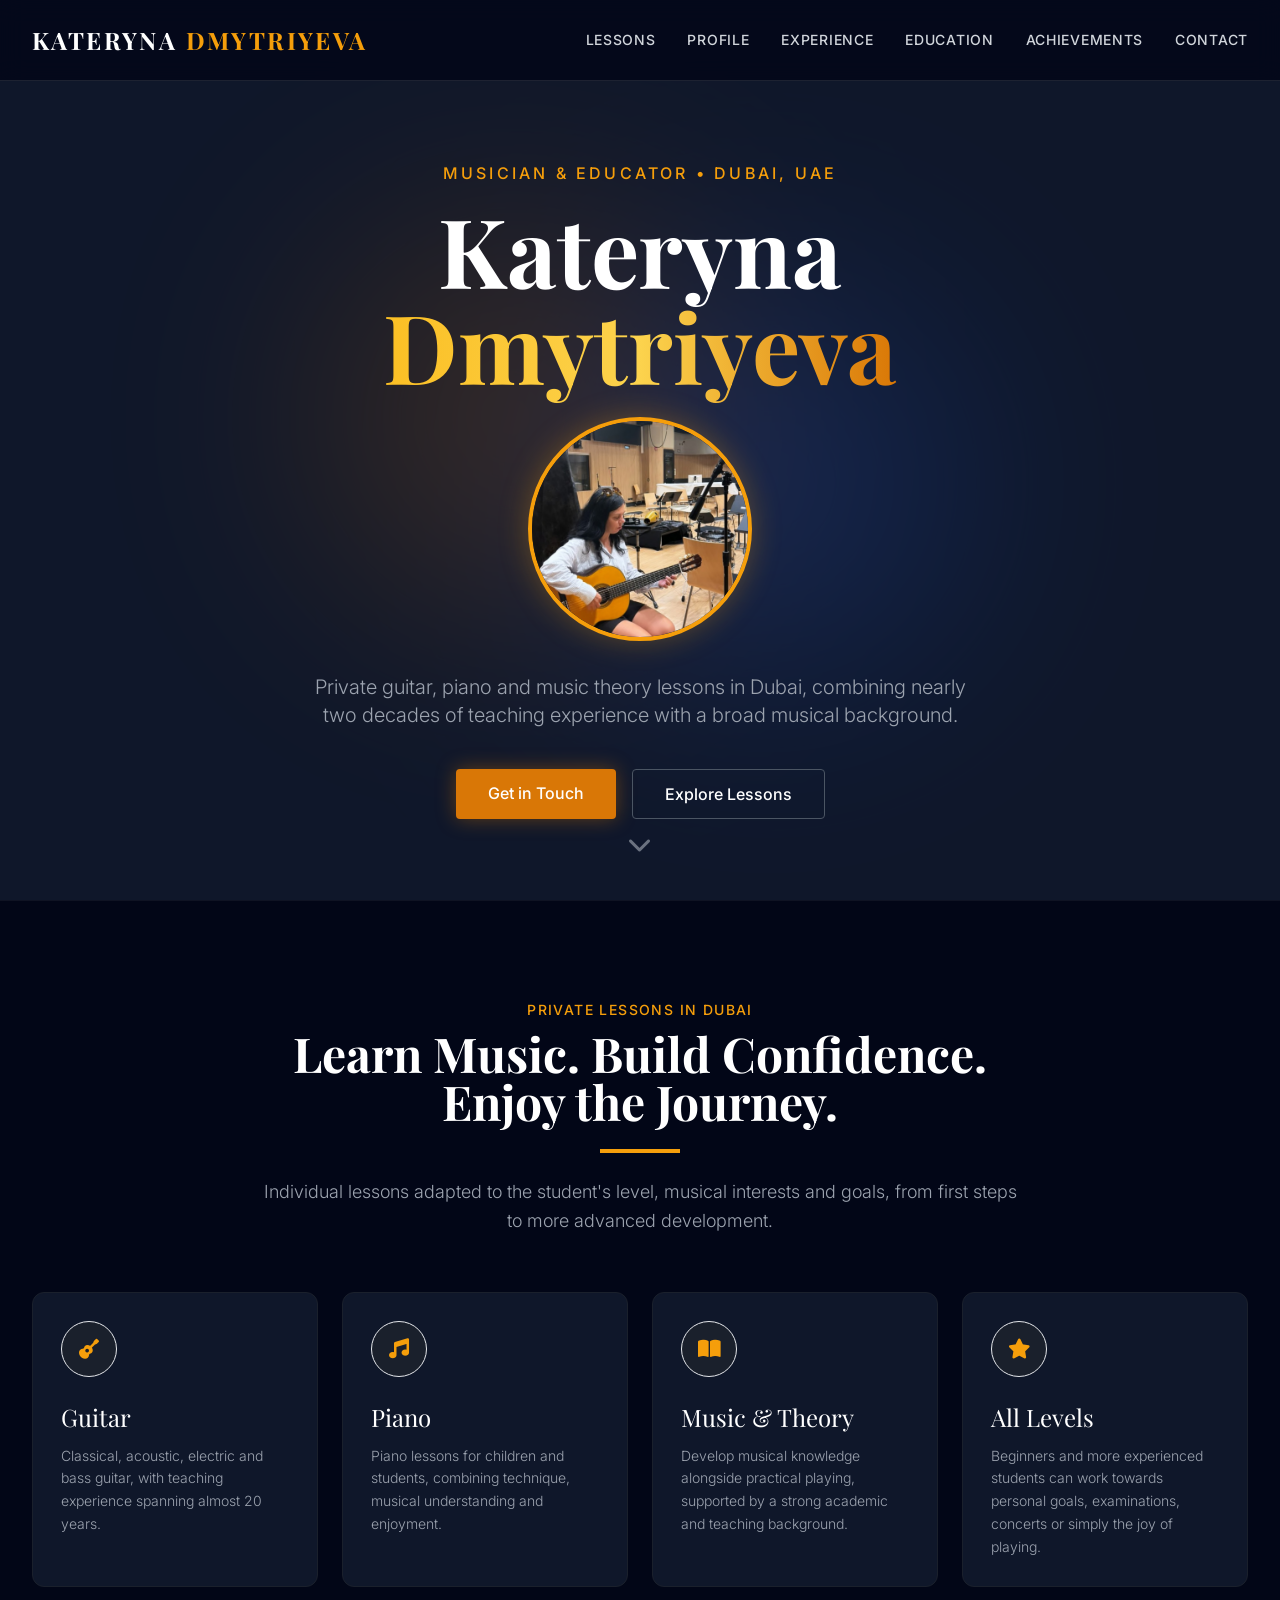
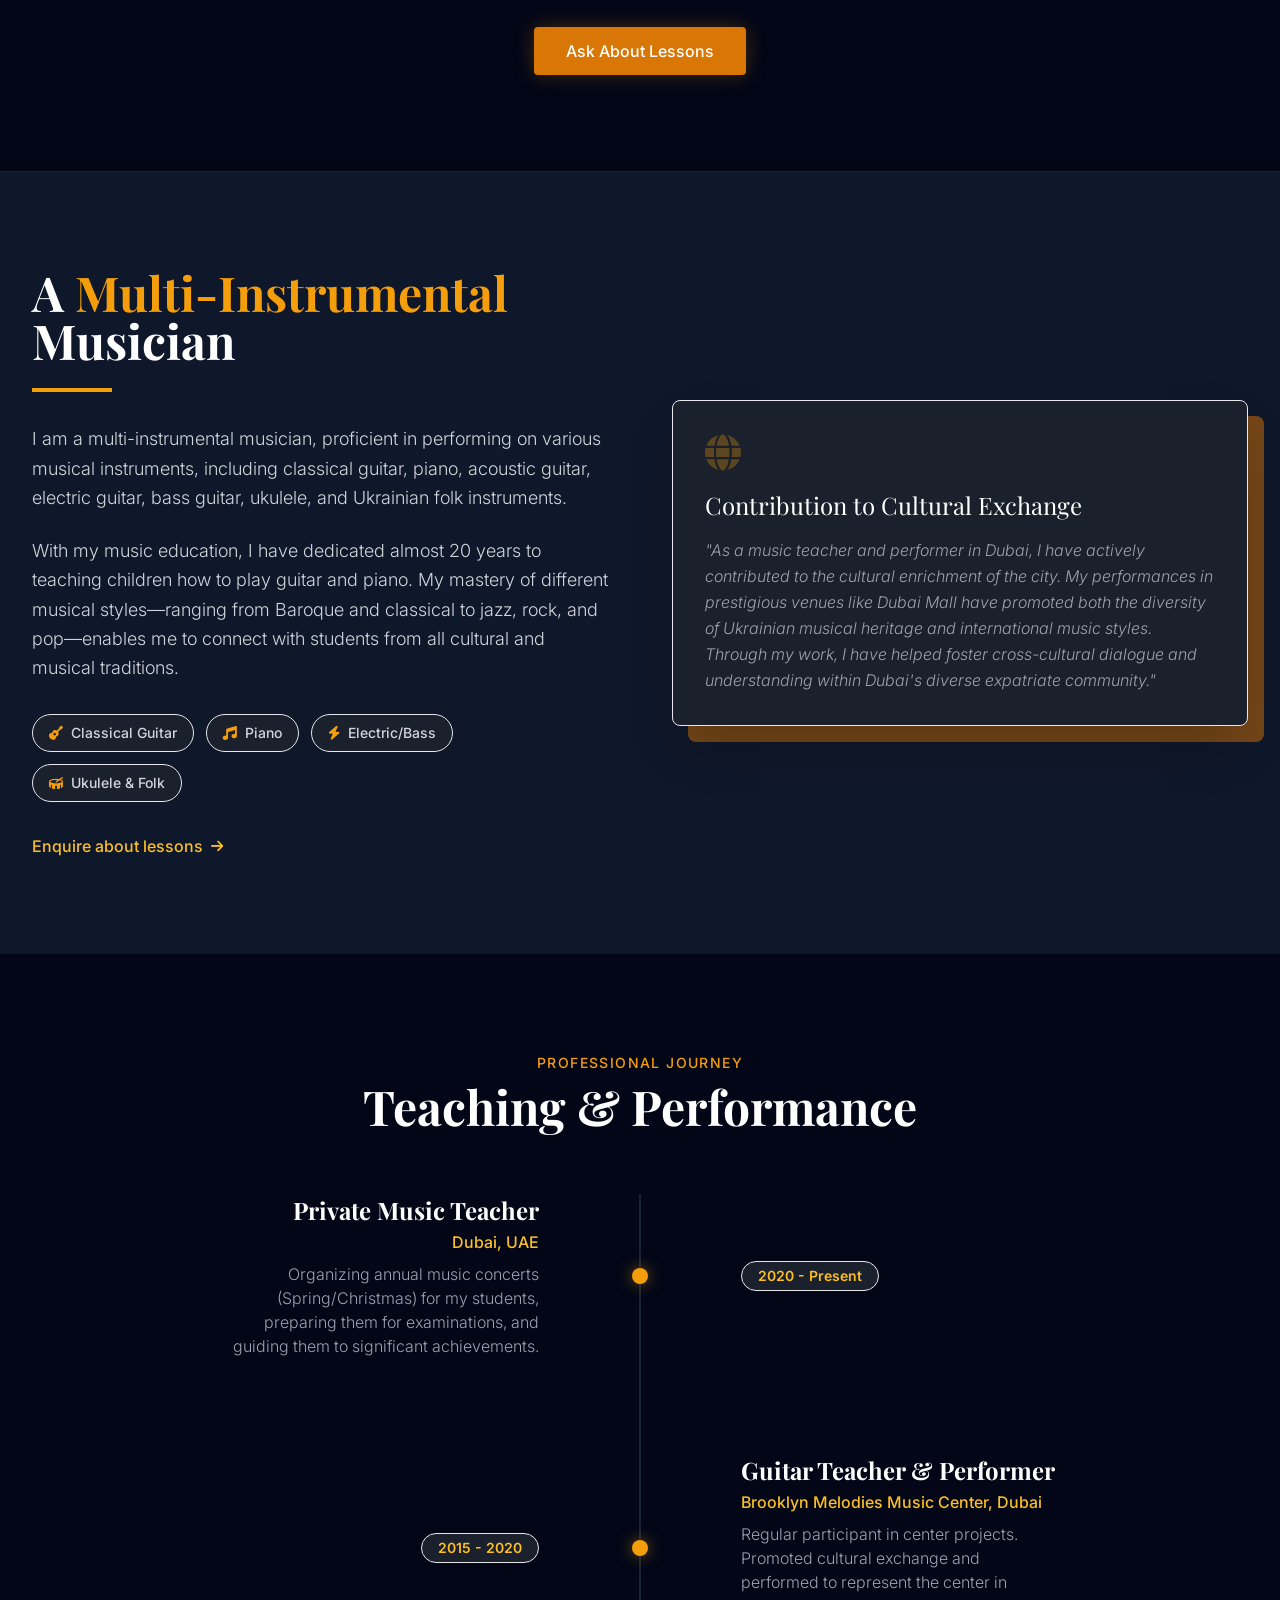
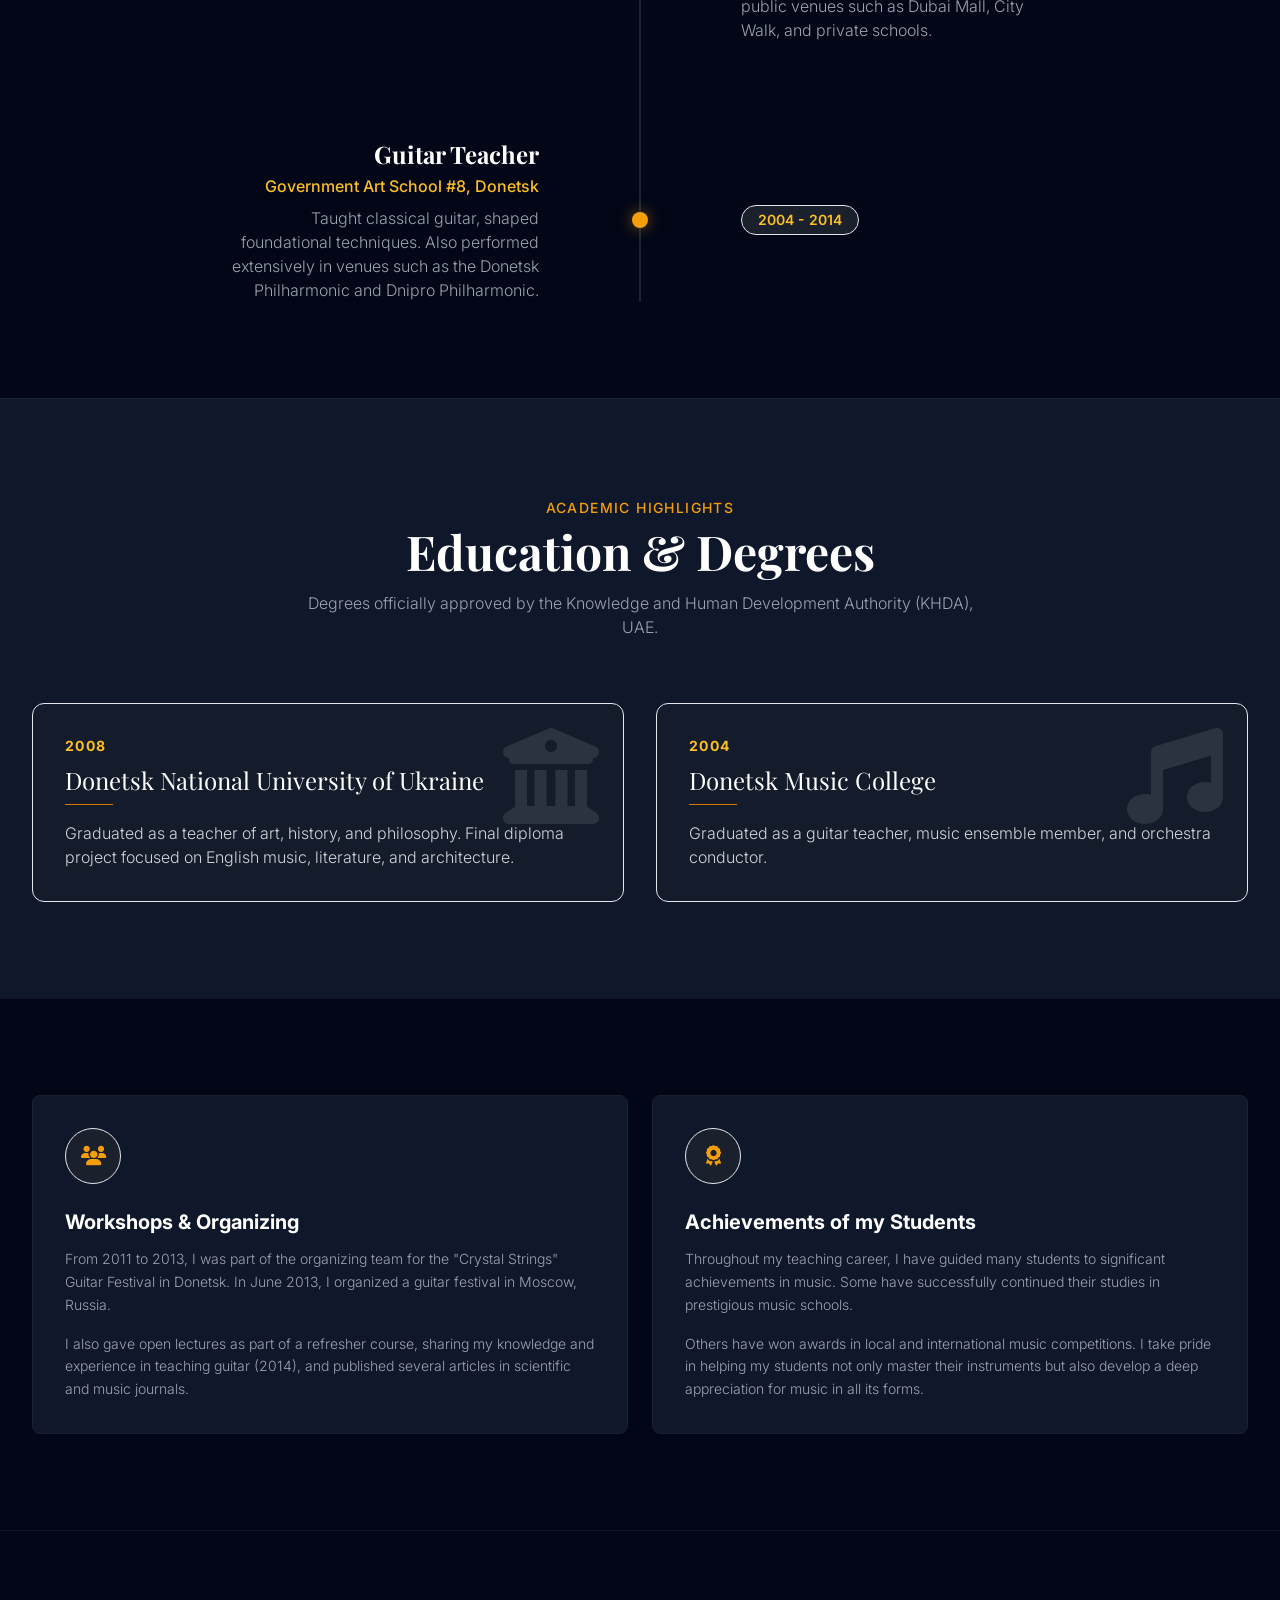
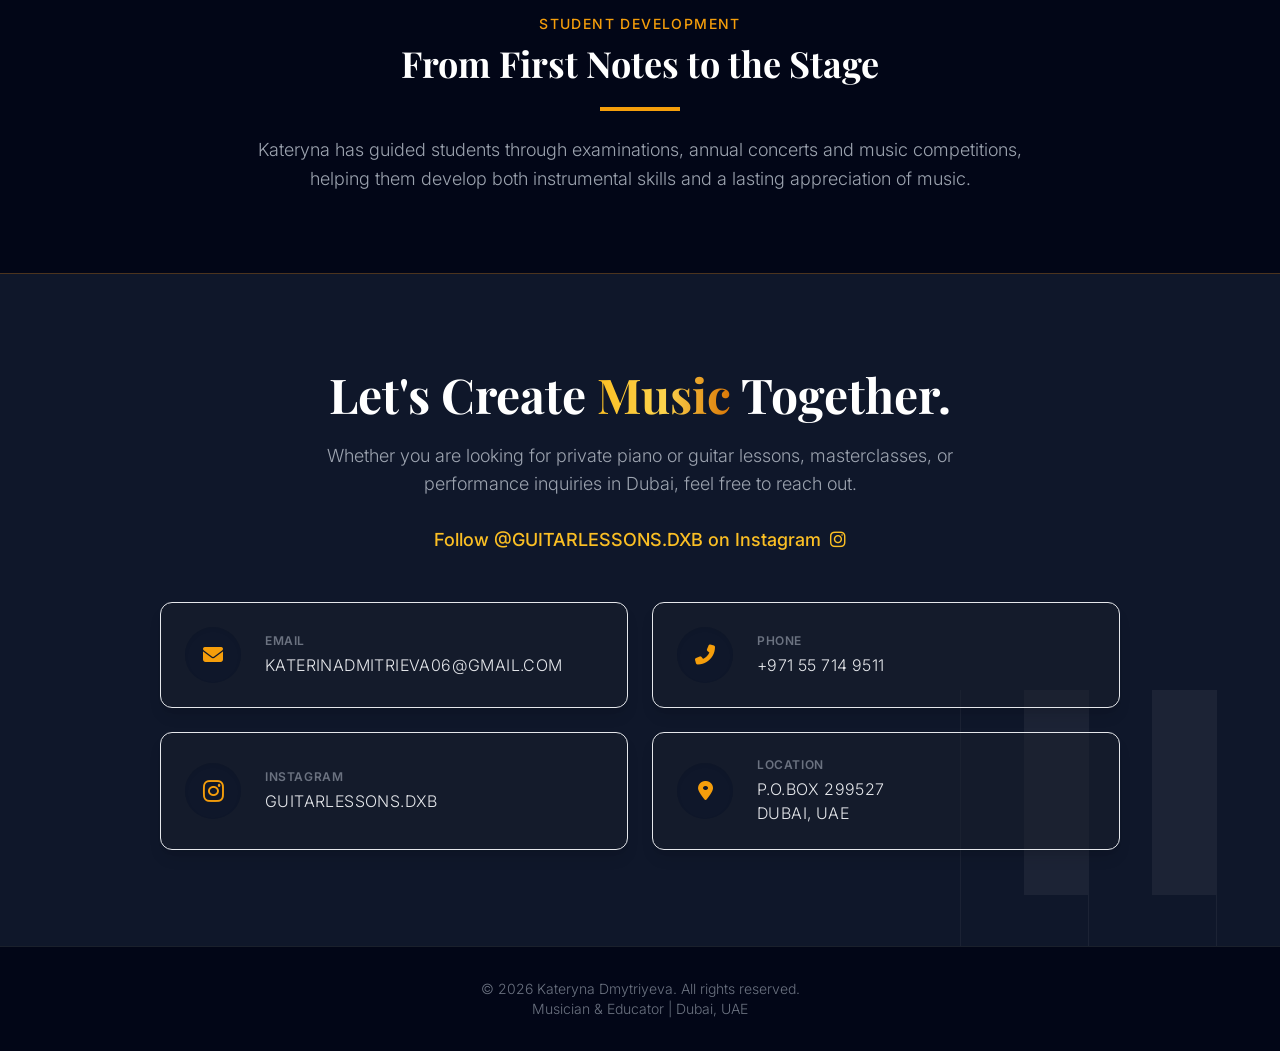
==== commit f04746a9: "Add Achievements navigation links on desktop and mobile" ====
--- a/index.html
+++ b/index.html
@@ -76,6 +76,7 @@
                     <a href="#about" class="text-gray-300 hover:text-gold-400 transition-colors text-sm uppercase tracking-wider font-medium">Profile</a>
                     <a href="#experience" class="text-gray-300 hover:text-gold-400 transition-colors text-sm uppercase tracking-wider font-medium">Experience</a>
                     <a href="#education" class="text-gray-300 hover:text-gold-400 transition-colors text-sm uppercase tracking-wider font-medium">Education</a>
+                    <a href="achievements.html" class="text-gray-300 hover:text-gold-400 transition-colors text-sm uppercase tracking-wider font-medium">Achievements</a>
                     <a href="#contact" class="text-gray-300 hover:text-gold-400 transition-colors text-sm uppercase tracking-wider font-medium">Contact</a>
                 </div>
                 
@@ -95,6 +96,7 @@
                 <a href="#about" class="mobile-link text-gray-300 hover:text-gold-400 hover:bg-navy-900 block px-3 py-3 rounded-md text-base font-medium uppercase tracking-wider transition-colors">Profile</a>
                 <a href="#experience" class="mobile-link text-gray-300 hover:text-gold-400 hover:bg-navy-900 block px-3 py-3 rounded-md text-base font-medium uppercase tracking-wider transition-colors">Experience</a>
                 <a href="#education" class="mobile-link text-gray-300 hover:text-gold-400 hover:bg-navy-900 block px-3 py-3 rounded-md text-base font-medium uppercase tracking-wider transition-colors">Education</a>
+                <a href="achievements.html" class="mobile-link text-gray-300 hover:text-gold-400 hover:bg-navy-900 block px-3 py-3 rounded-md text-base font-medium uppercase tracking-wider transition-colors">Achievements</a>
                 <a href="#contact" class="mobile-link text-gray-300 hover:text-gold-400 hover:bg-navy-900 block px-3 py-3 rounded-md text-base font-medium uppercase tracking-wider transition-colors">Contact</a>
             </div>
         </div>
@@ -498,8 +500,11 @@
                             observer.unobserve(entry.target);
                             try {
                                 const delay = parseFloat(getComputedStyle(entry.target).transitionDelay) * 1000 || 0;
+                                // Never hide a block that has already entered the viewport.
+                                const rect = entry.target.getBoundingClientRect();
+                                const alreadyVisible = rect.top < window.innerHeight && rect.bottom > 0;
                                 entry.target.animate([
-                                    { opacity: 0, transform: 'translateY(30px)' },
+                                    { opacity: alreadyVisible ? 1 : 0, transform: 'translateY(30px)' },
                                     { opacity: 1, transform: 'translateY(0)' }
                                 ], {
                                     duration: 800,
@@ -511,7 +516,7 @@
                                 // The underlying CSS already shows the complete content.
                             }
                         });
-                    }, { root: null, rootMargin: '0px', threshold: 0.1 });
+                    }, { root: null, rootMargin: '0px 0px 100px 0px', threshold: 0 });
                     document.querySelectorAll('.fade-in-up').forEach(el => observer.observe(el));
                 } catch (error) {
                     if (observer) observer.disconnect();
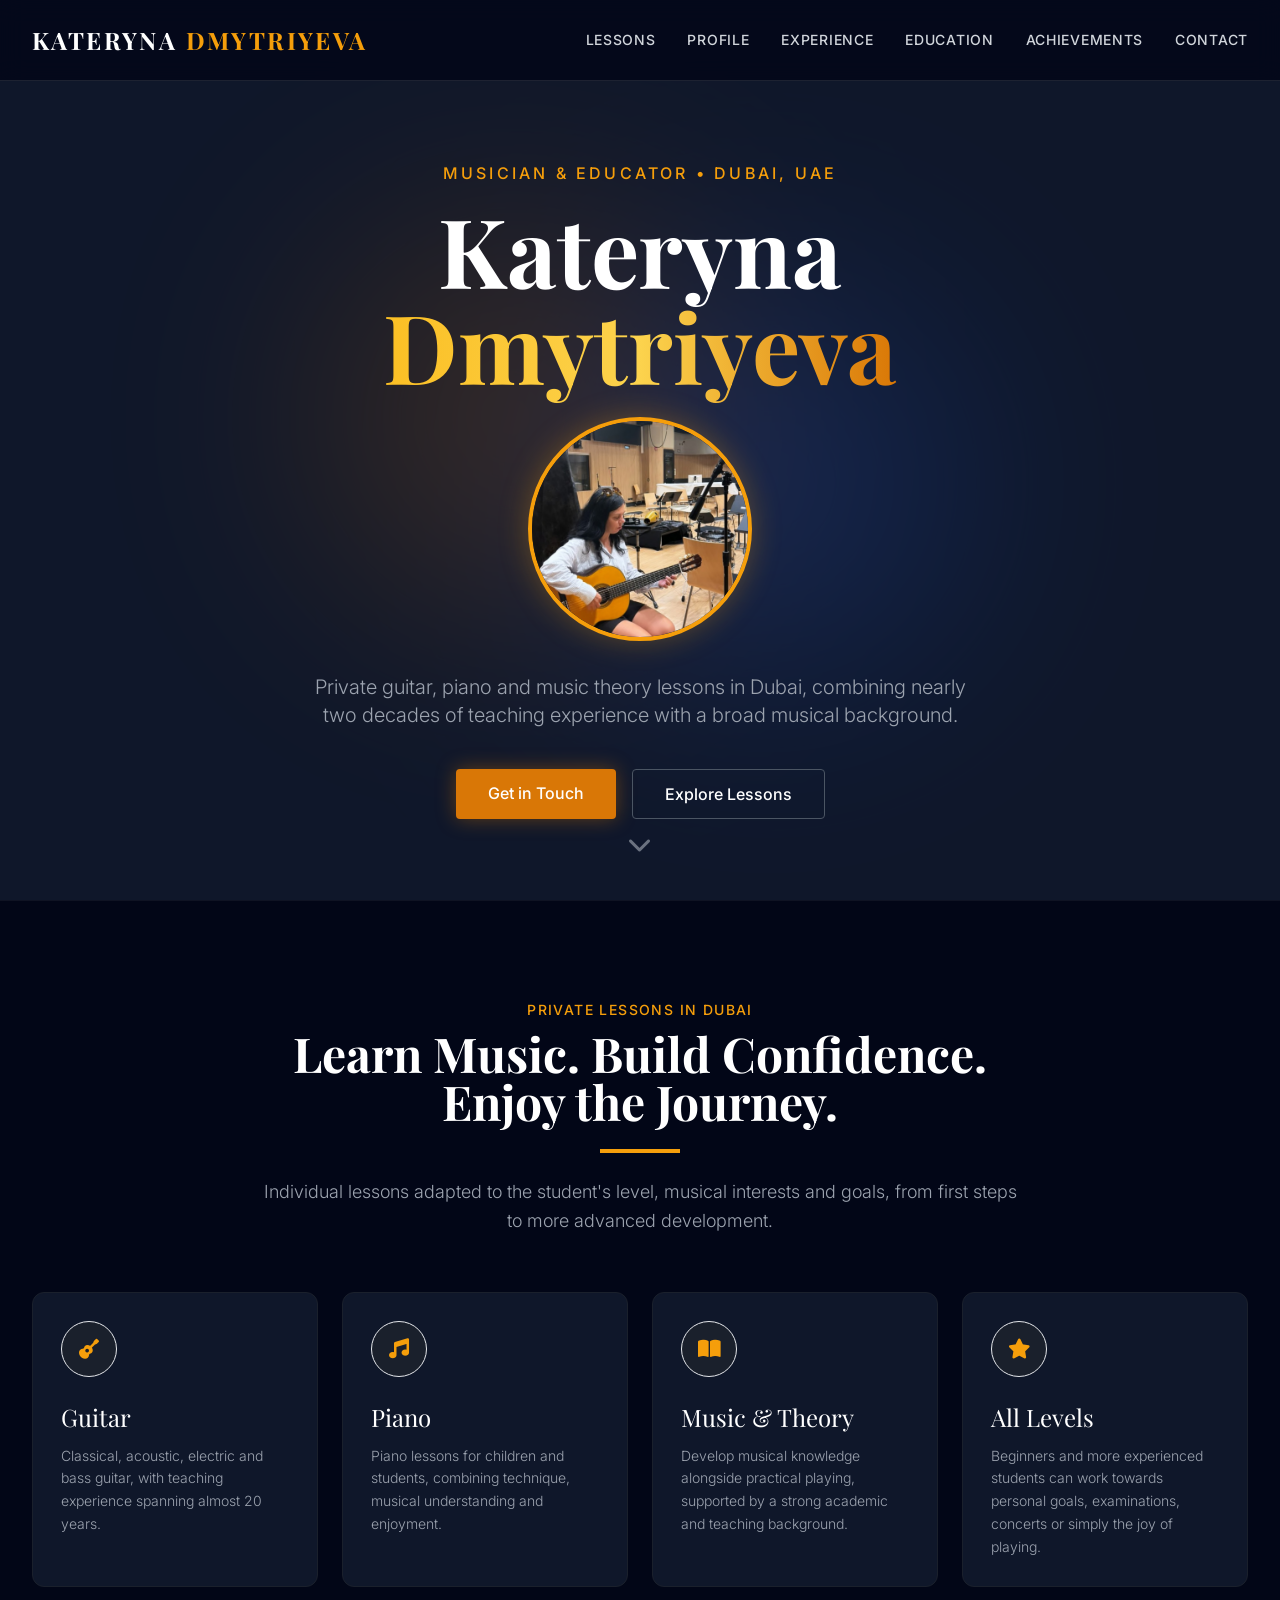
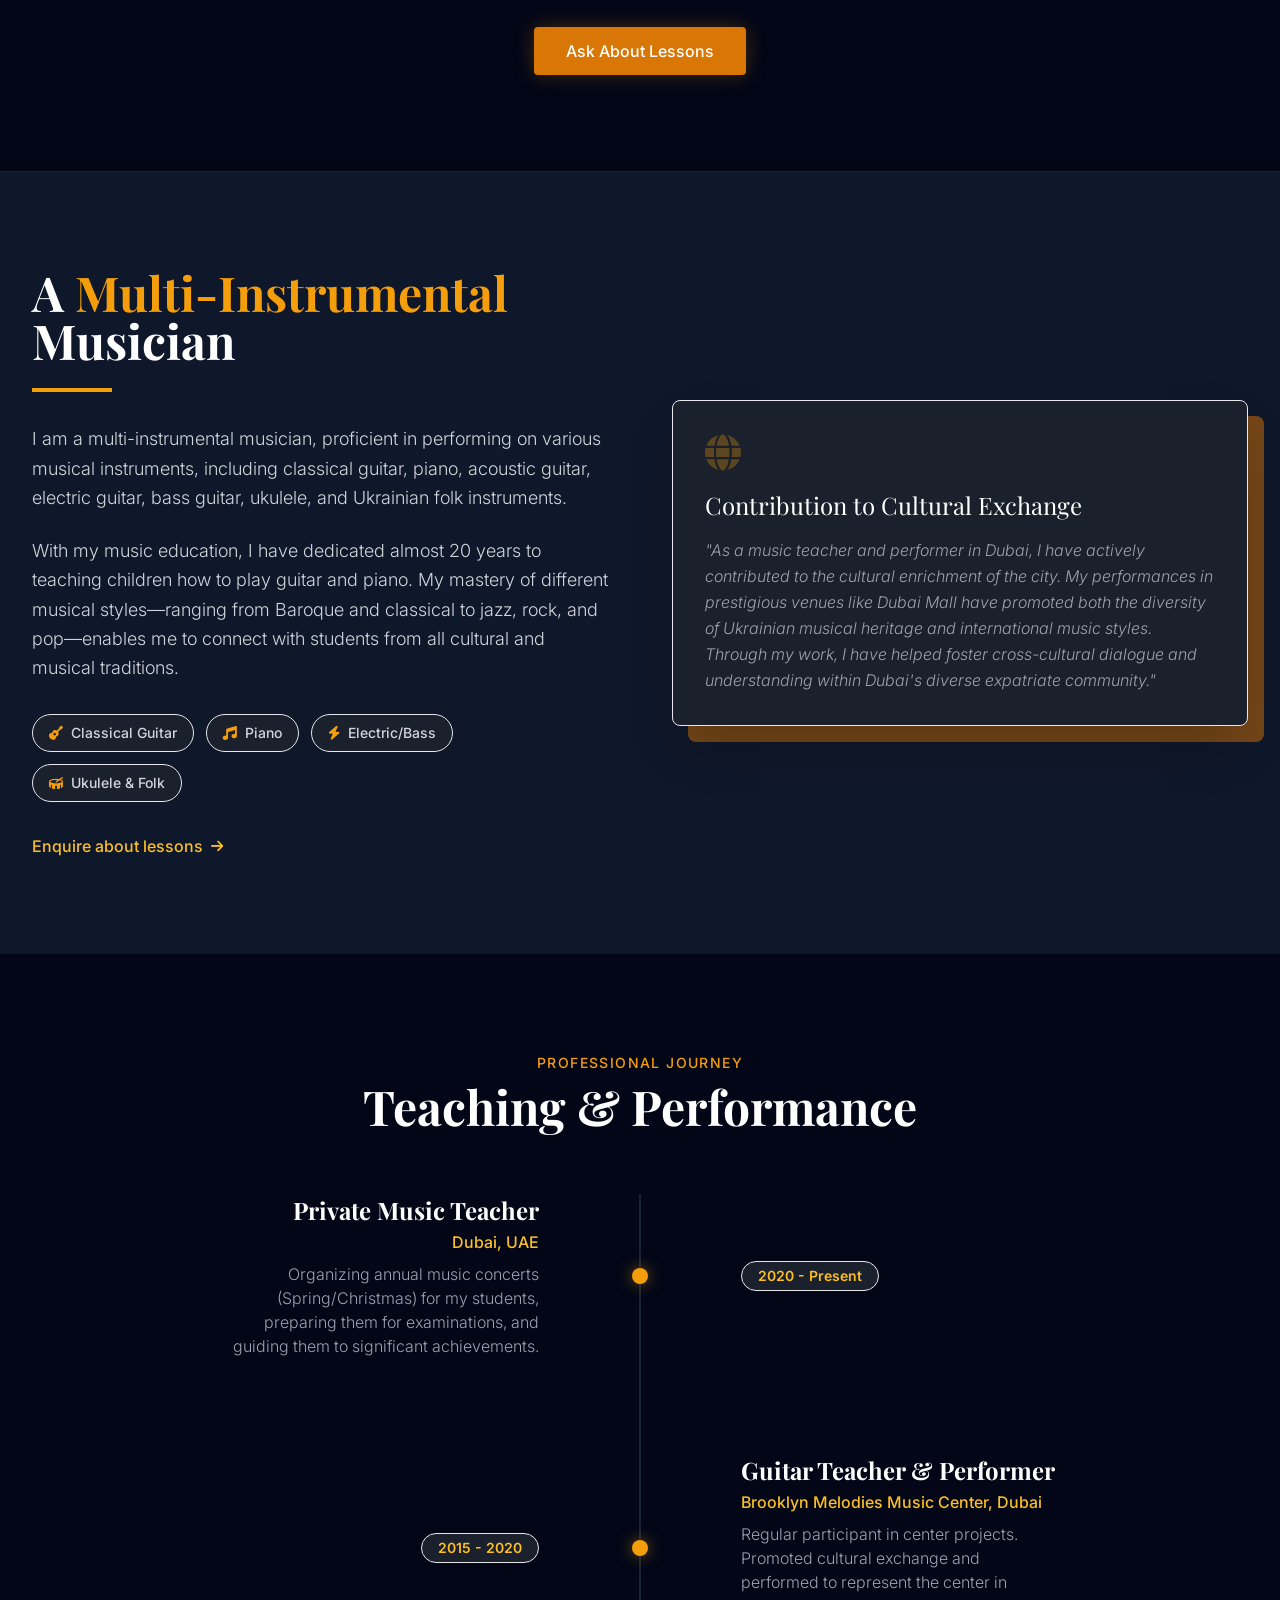
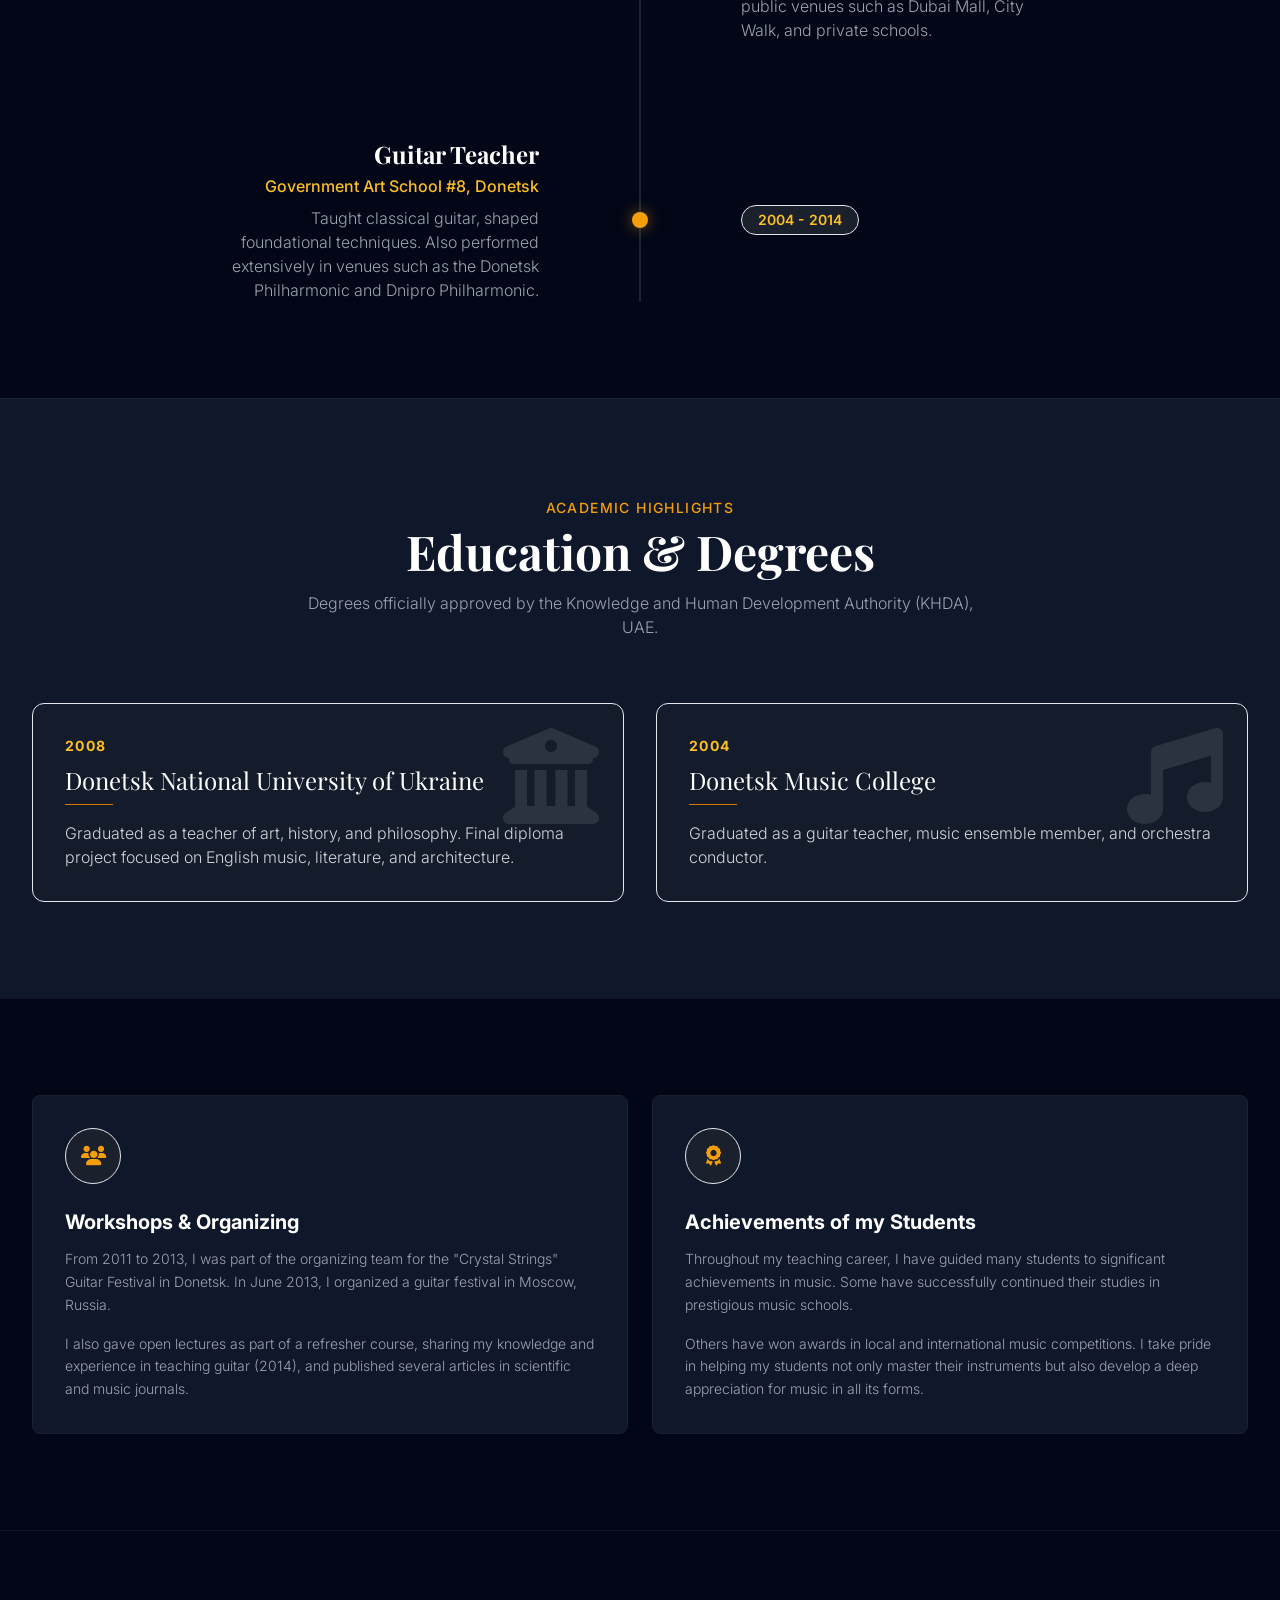
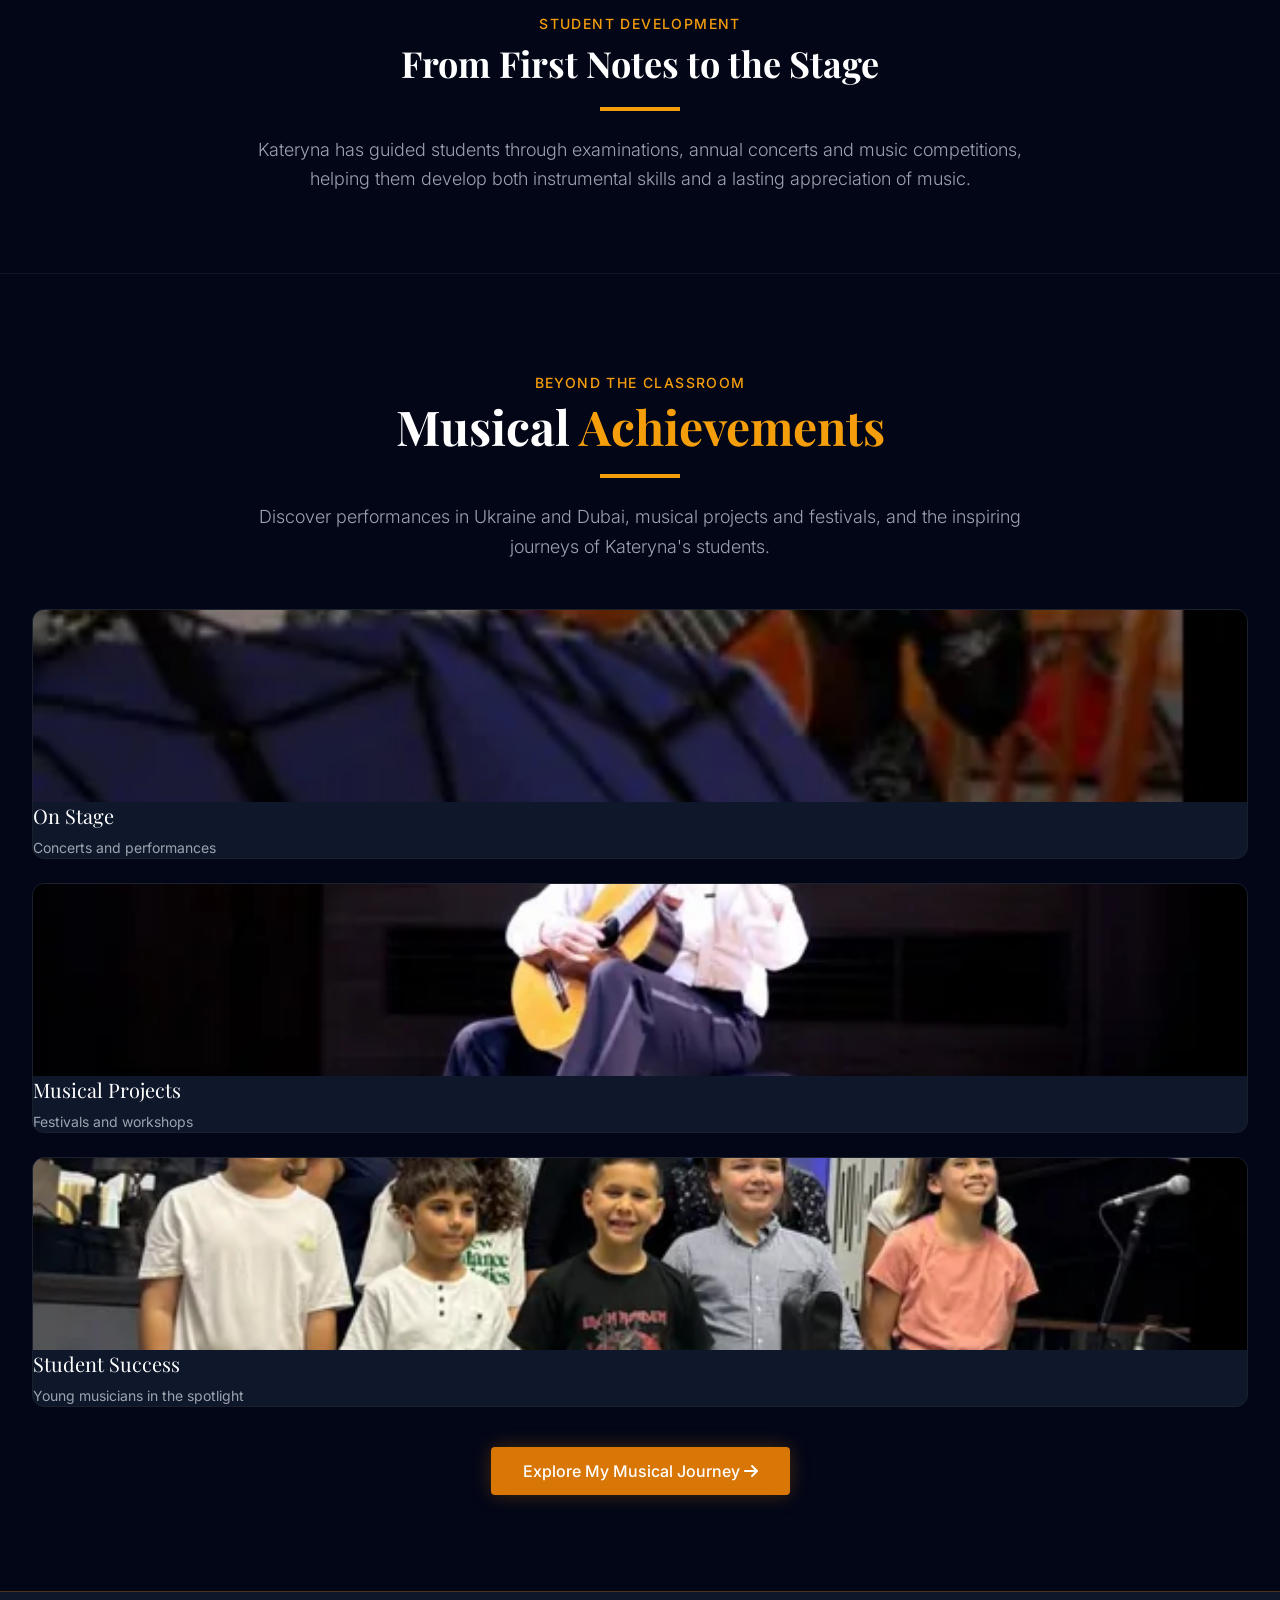
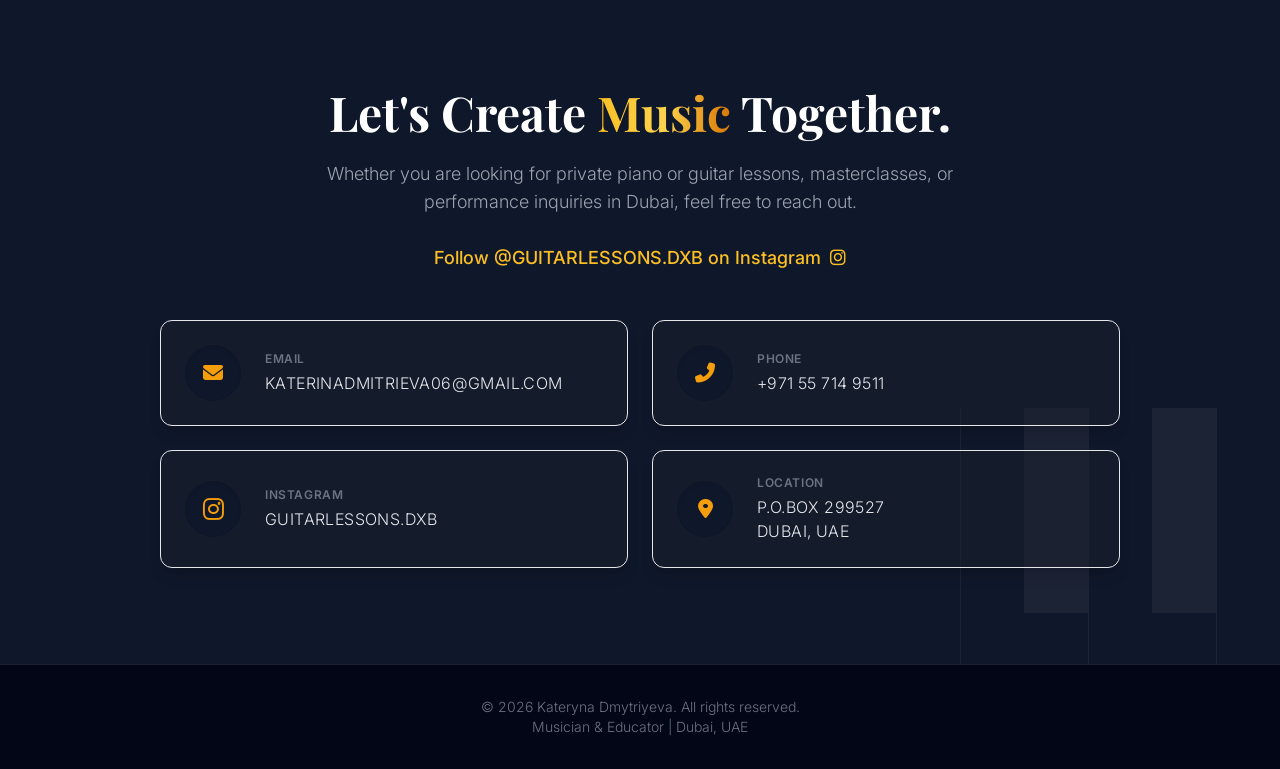
==== commit dd17d02f: "Feature Musical Achievements gallery on homepage" ====
--- a/index.html
+++ b/index.html
@@ -384,6 +384,35 @@
             <p class="text-gray-400 font-light text-lg leading-relaxed max-w-3xl mx-auto">
                 Kateryna has guided students through examinations, annual concerts and music competitions, helping them develop both instrumental skills and a lasting appreciation of music.
             </p>
+        </div>
+    </section>
+
+    <!-- Featured portfolio: visible on the homepage without opening the navigation menu. -->
+    <section id="achievements-preview" class="py-24 bg-navy-950 relative border-t border-white/5">
+        <div class="max-w-7xl mx-auto px-4 sm:px-6 lg:px-8">
+            <div class="text-center max-w-3xl mx-auto mb-12">
+                <span class="text-gold-500 font-medium tracking-[0.1em] uppercase text-sm">Beyond the Classroom</span>
+                <h2 class="font-serif text-3xl md:text-5xl font-bold mt-2 text-white">Musical <span class="text-gold-500">Achievements</span></h2>
+                <div class="w-20 h-1 bg-gold-500 mx-auto mt-6 mb-6"></div>
+                <p class="text-gray-400 text-lg leading-relaxed font-light">Discover performances in Ukraine and Dubai, musical projects and festivals, and the inspiring journeys of Kateryna's students.</p>
+            </div>
+            <div class="grid grid-cols-1 sm:grid-cols-3 gap-6 mb-10">
+                <a href="achievements.html" class="block bg-navy-900 border border-navy-800 rounded-xl overflow-hidden hover:border-gold-500/50 transition-colors duration-300 group">
+                    <img src="achievements-images/performance-ukraine-1.webp" alt="Musical performance in Ukraine" loading="lazy" decoding="async" class="w-full h-48 object-cover">
+                    <div class="p-5"><h3 class="font-serif text-xl text-white group-hover:text-gold-400 transition-colors">On Stage</h3><p class="text-gray-400 text-sm mt-2">Concerts and performances</p></div>
+                </a>
+                <a href="achievements.html" class="block bg-navy-900 border border-navy-800 rounded-xl overflow-hidden hover:border-gold-500/50 transition-colors duration-300 group">
+                    <img src="achievements-images/festivals-1.webp" alt="Music festival and workshop" loading="lazy" decoding="async" class="w-full h-48 object-cover">
+                    <div class="p-5"><h3 class="font-serif text-xl text-white group-hover:text-gold-400 transition-colors">Musical Projects</h3><p class="text-gray-400 text-sm mt-2">Festivals and workshops</p></div>
+                </a>
+                <a href="achievements.html" class="block bg-navy-900 border border-navy-800 rounded-xl overflow-hidden hover:border-gold-500/50 transition-colors duration-300 group">
+                    <img src="achievements-images/students-concert-2023.webp" alt="Kateryna's students at a concert in Dubai" loading="lazy" decoding="async" class="w-full h-48 object-cover">
+                    <div class="p-5"><h3 class="font-serif text-xl text-white group-hover:text-gold-400 transition-colors">Student Success</h3><p class="text-gray-400 text-sm mt-2">Young musicians in the spotlight</p></div>
+                </a>
+            </div>
+            <div class="text-center">
+                <a href="achievements.html" class="inline-block px-8 py-3 bg-gold-600 hover:bg-gold-500 text-white rounded font-medium transition-all duration-300 shadow-[0_0_20px_rgba(217,119,6,0.3)]">Explore My Musical Journey <i class="fas fa-arrow-right ml-2" aria-hidden="true"></i></a>
+            </div>
         </div>
     </section>
 
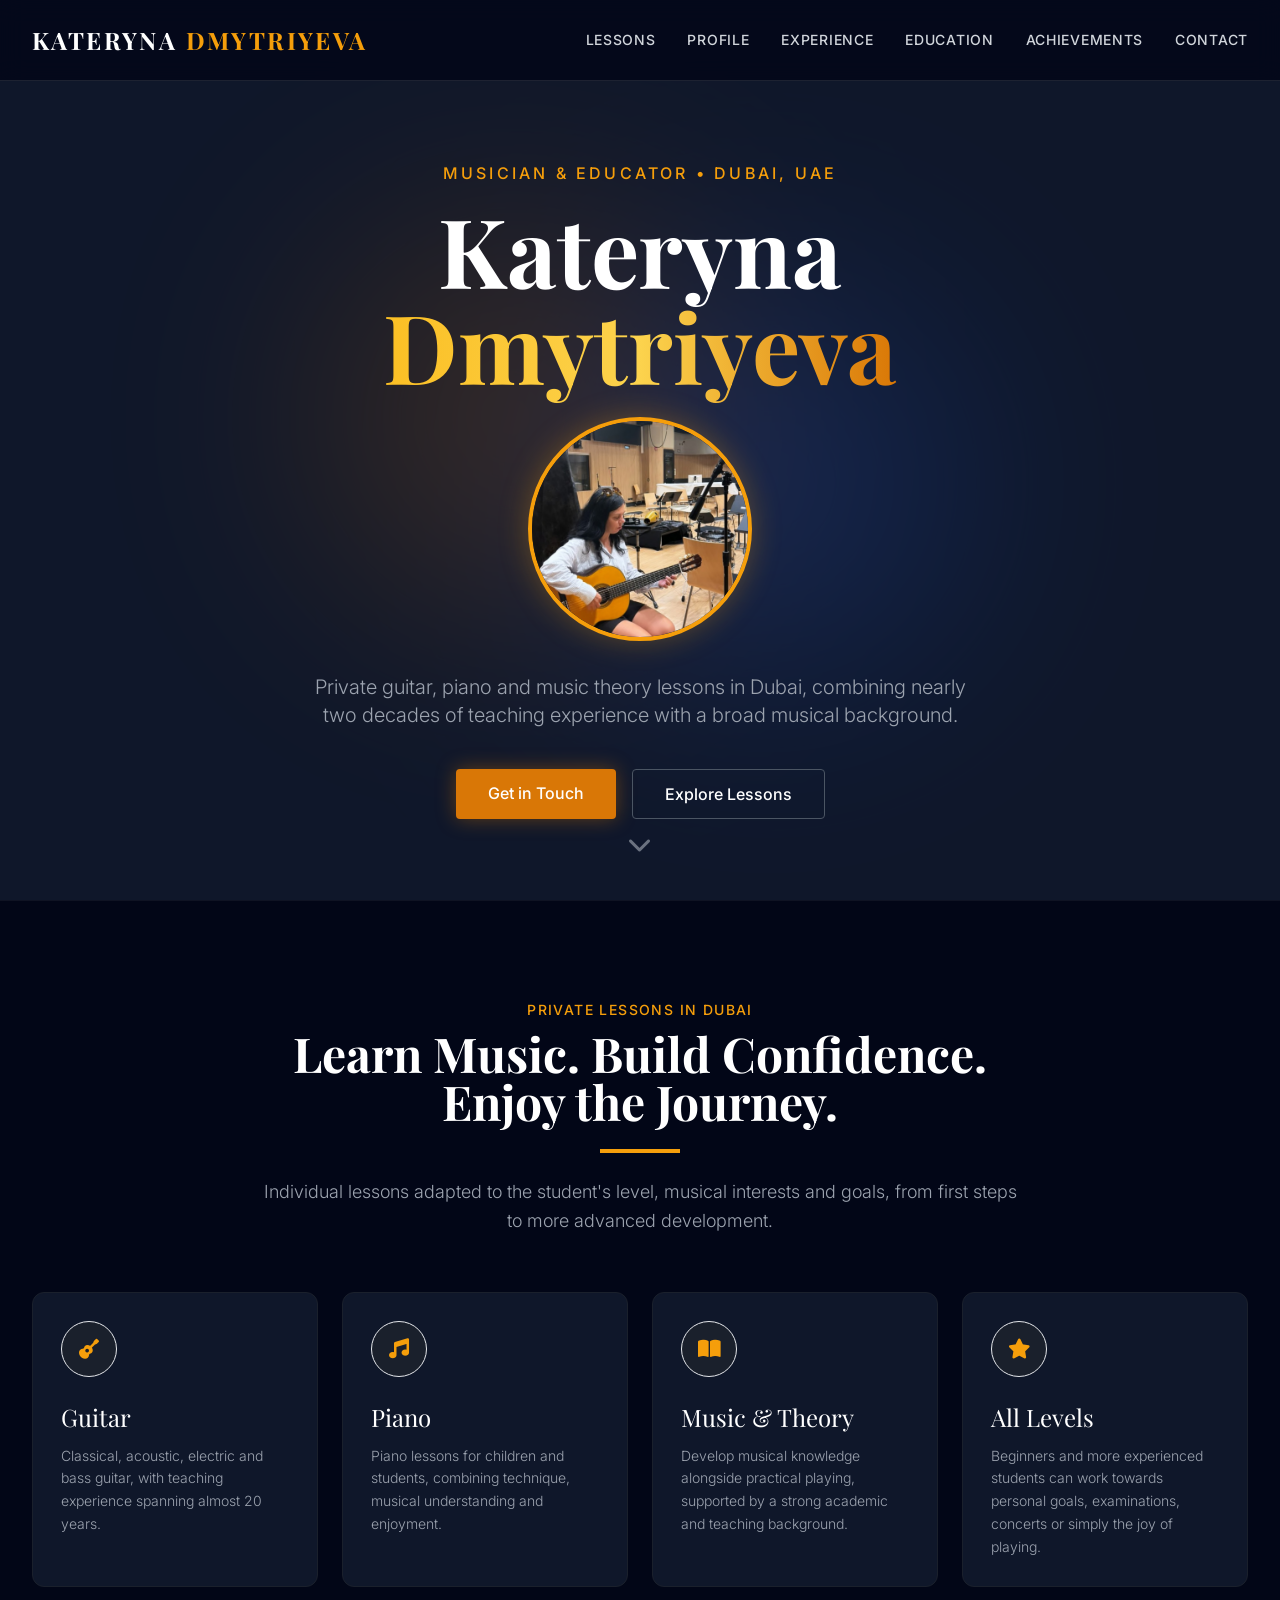
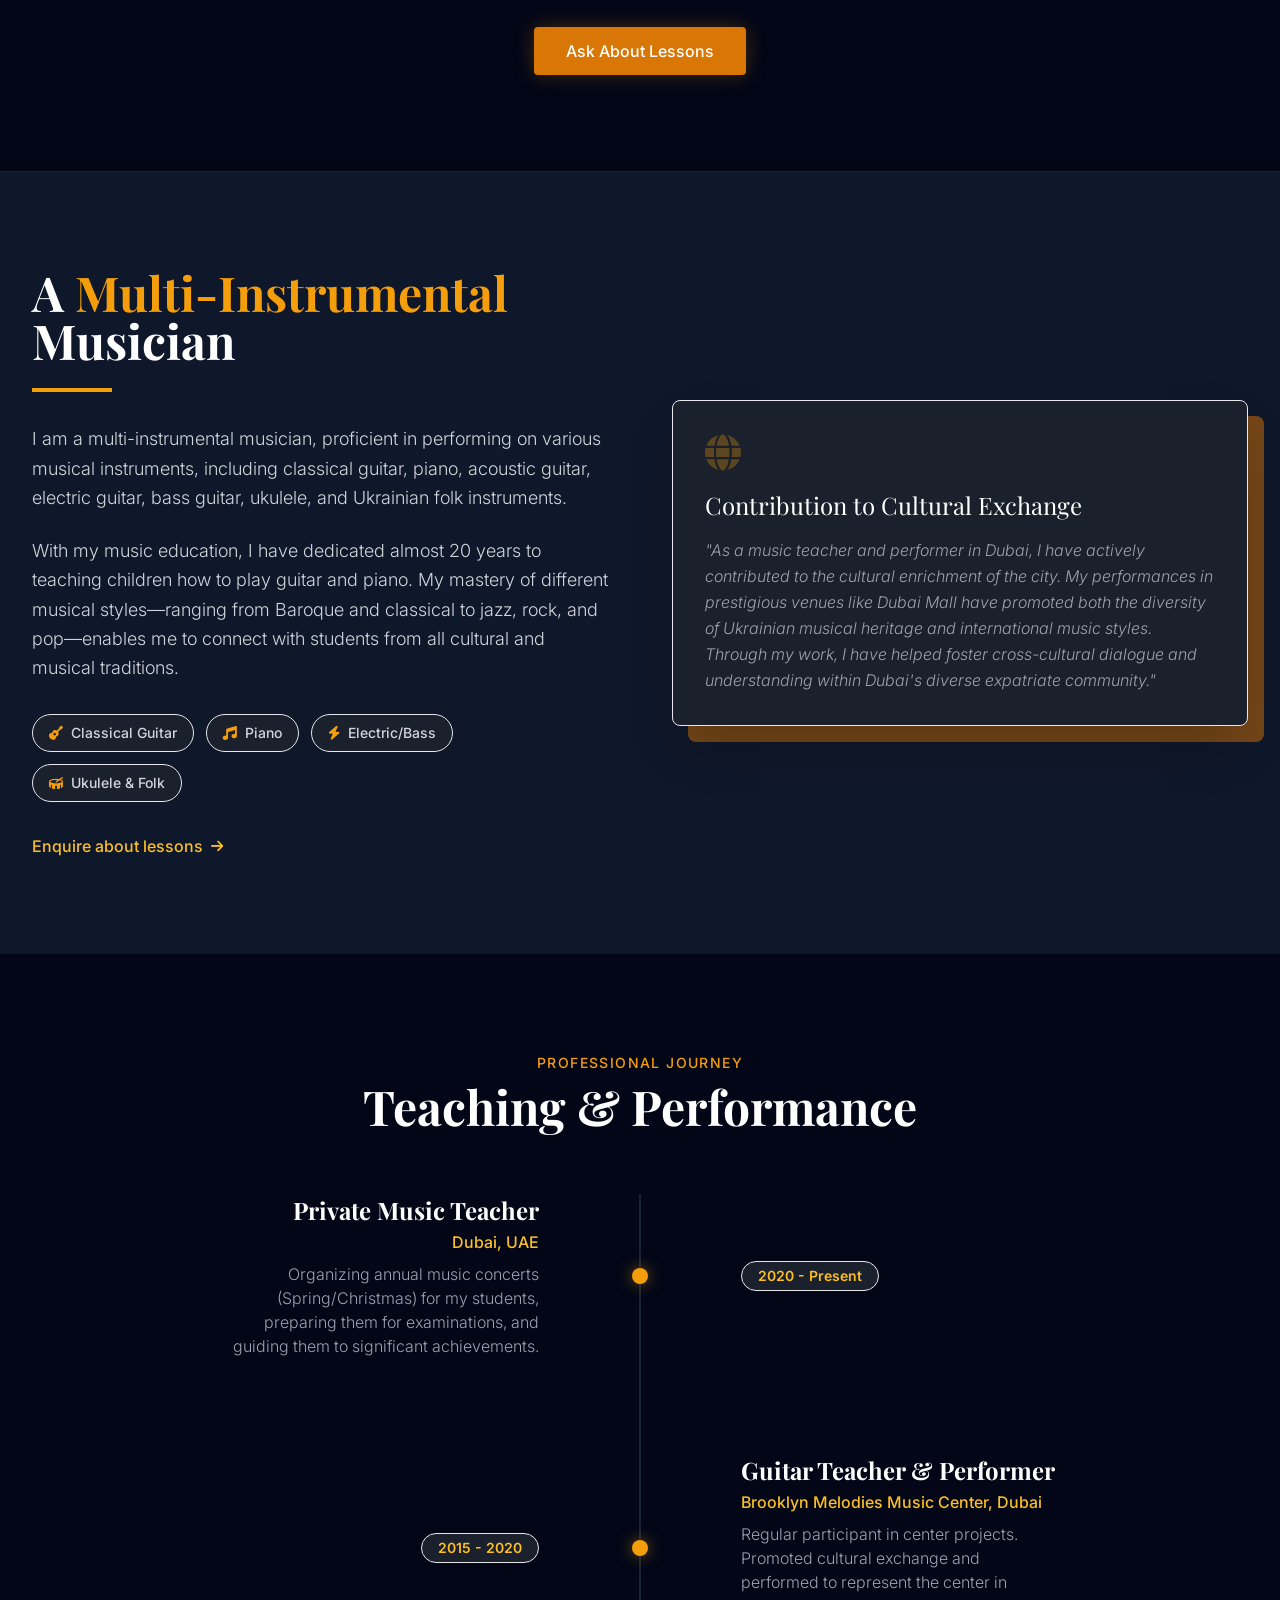
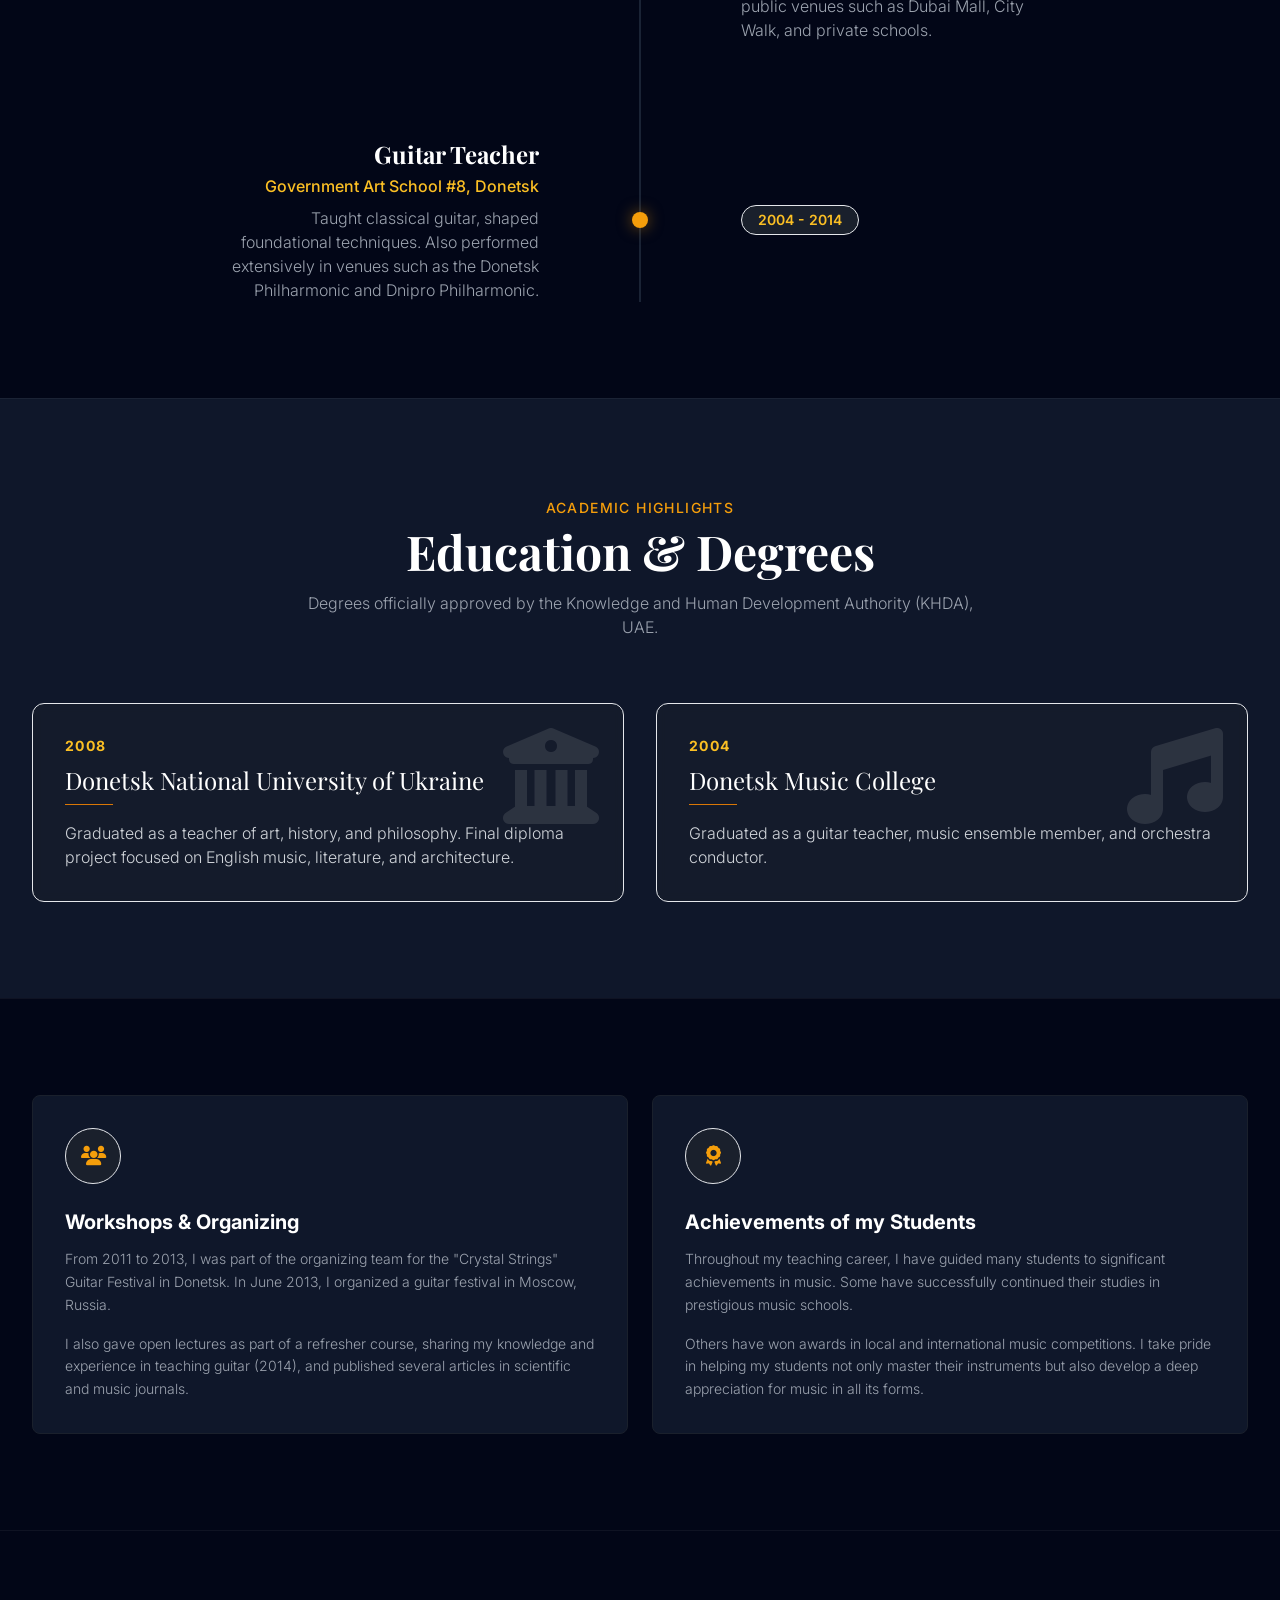
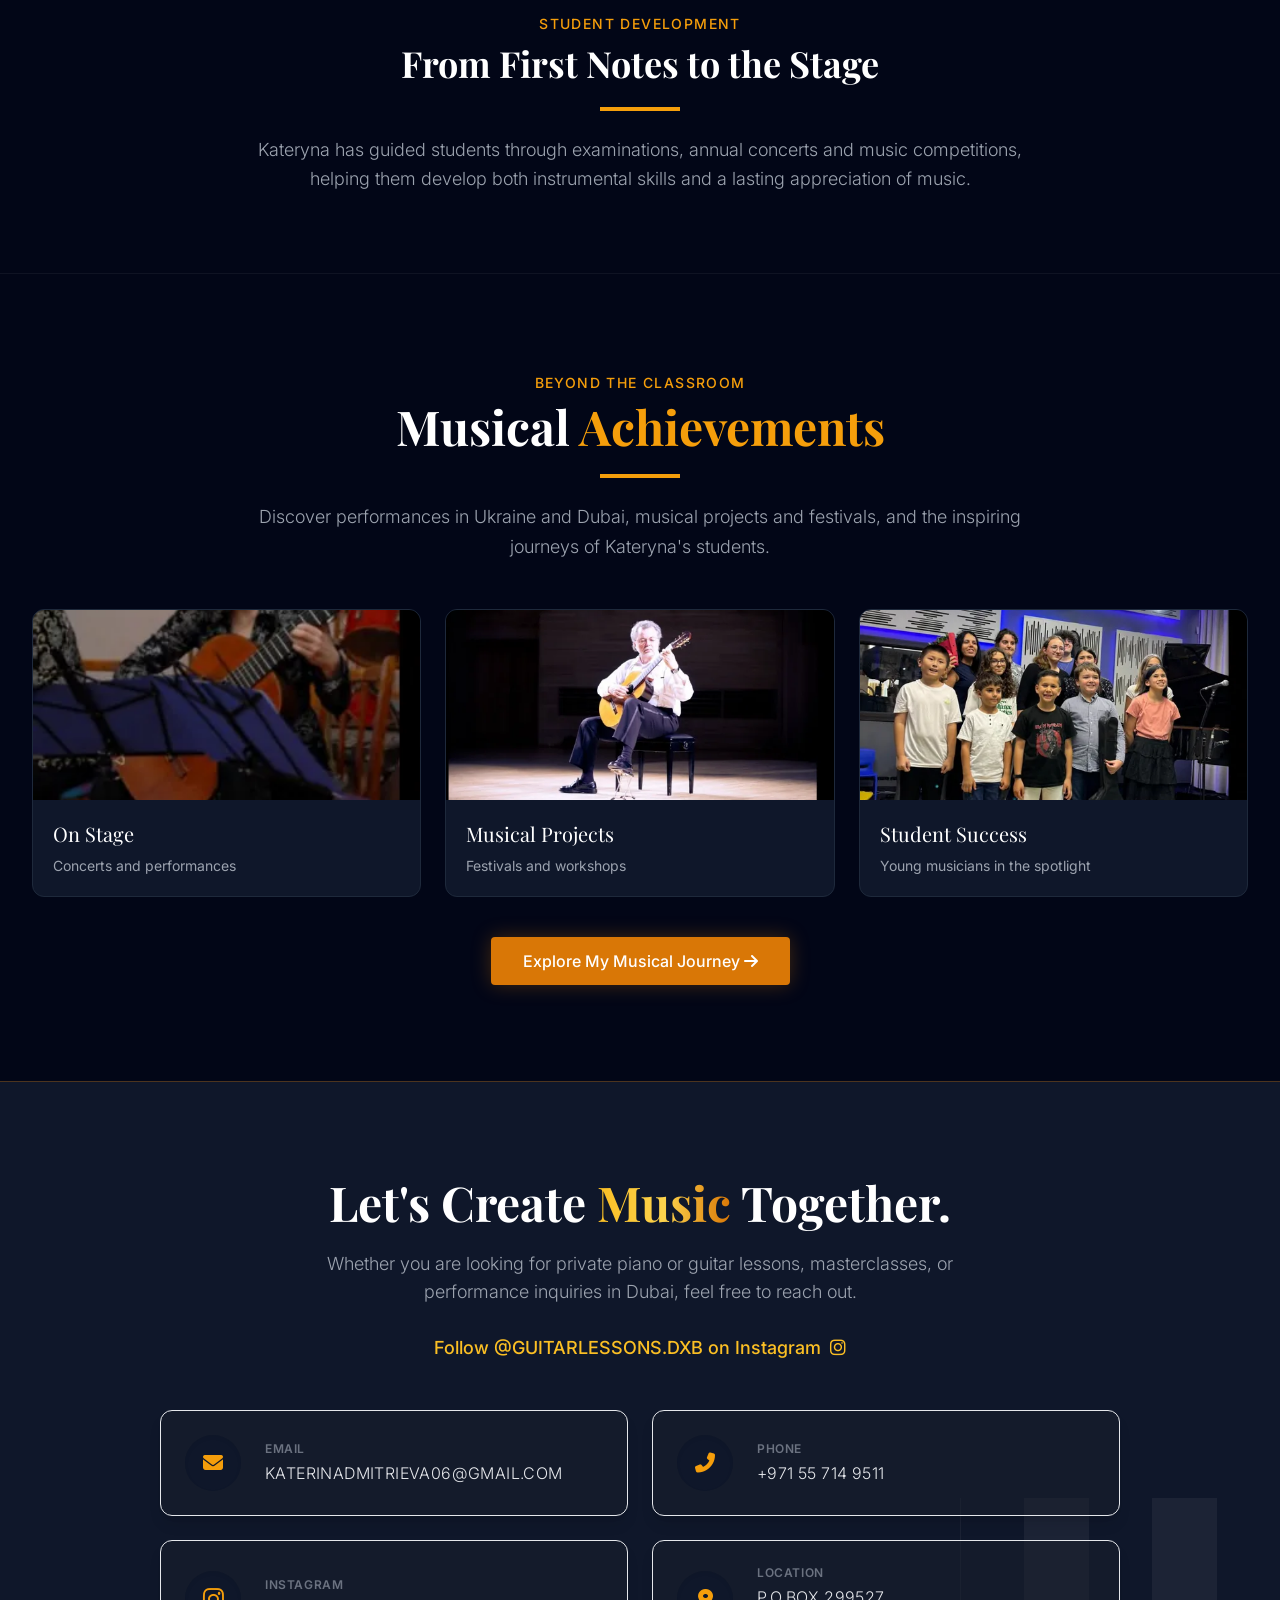
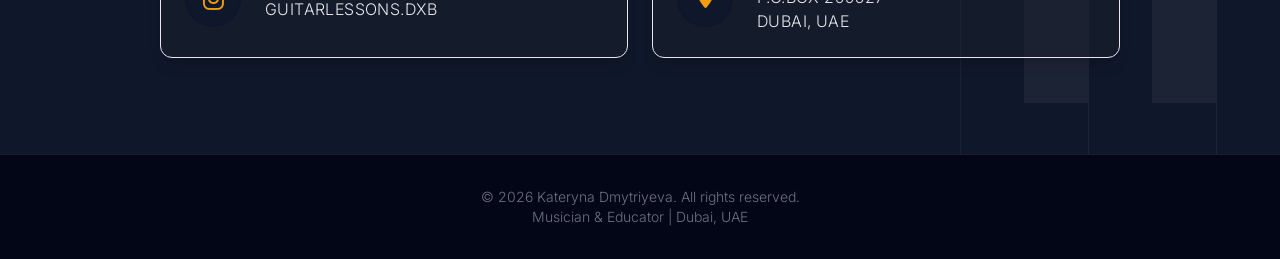
==== commit d46056b9: "Fix desktop achievements preview three-column layout with standalone CSS" ====
--- a/index.html
+++ b/index.html
@@ -55,6 +55,38 @@
             top: 24px;
             box-shadow: 0 0 10px rgba(245, 158, 11, 0.5);
         }
+
+        /* Homepage achievements preview: independent of compiled Tailwind utilities. */
+        .achievements-preview-grid {
+            display: grid;
+            grid-template-columns: repeat(3, minmax(0, 1fr));
+            gap: 1.5rem;
+        }
+        .achievements-preview-card {
+            display: block;
+            min-width: 0;
+            overflow: hidden;
+            border-radius: 0.75rem;
+            border: 1px solid #1e293b;
+            background: #0f172a;
+            text-decoration: none;
+            transition: border-color 0.25s ease, transform 0.25s ease;
+        }
+        .achievements-preview-card:hover {
+            border-color: #d97706;
+            transform: translateY(-3px);
+        }
+        .achievements-preview-card img {
+            display: block;
+            width: 100%;
+            height: 190px;
+            object-fit: cover;
+        }
+        .achievements-preview-card-copy { padding: 1.25rem; }
+        @media (max-width: 767px) {
+            .achievements-preview-grid { grid-template-columns: 1fr; gap: 1rem; }
+            .achievements-preview-card img { height: 190px; }
+        }
     </style>
     <!-- Precompiled Tailwind CSS; same cascade order as the original generated stylesheet. -->
     <link rel="stylesheet" href="styles.css">
@@ -396,18 +428,18 @@
                 <div class="w-20 h-1 bg-gold-500 mx-auto mt-6 mb-6"></div>
                 <p class="text-gray-400 text-lg leading-relaxed font-light">Discover performances in Ukraine and Dubai, musical projects and festivals, and the inspiring journeys of Kateryna's students.</p>
             </div>
-            <div class="grid grid-cols-1 sm:grid-cols-3 gap-6 mb-10">
-                <a href="achievements.html" class="block bg-navy-900 border border-navy-800 rounded-xl overflow-hidden hover:border-gold-500/50 transition-colors duration-300 group">
-                    <img src="achievements-images/performance-ukraine-1.webp" alt="Musical performance in Ukraine" loading="lazy" decoding="async" class="w-full h-48 object-cover">
-                    <div class="p-5"><h3 class="font-serif text-xl text-white group-hover:text-gold-400 transition-colors">On Stage</h3><p class="text-gray-400 text-sm mt-2">Concerts and performances</p></div>
+            <div class="achievements-preview-grid mb-10">
+                <a href="achievements.html" class="achievements-preview-card group">
+                    <img src="achievements-images/performance-ukraine-1.webp" alt="Musical performance in Ukraine" loading="lazy" decoding="async" >
+                    <div class="achievements-preview-card-copy"><h3 class="font-serif text-xl text-white group-hover:text-gold-400 transition-colors">On Stage</h3><p class="text-gray-400 text-sm mt-2">Concerts and performances</p></div>
                 </a>
-                <a href="achievements.html" class="block bg-navy-900 border border-navy-800 rounded-xl overflow-hidden hover:border-gold-500/50 transition-colors duration-300 group">
-                    <img src="achievements-images/festivals-1.webp" alt="Music festival and workshop" loading="lazy" decoding="async" class="w-full h-48 object-cover">
-                    <div class="p-5"><h3 class="font-serif text-xl text-white group-hover:text-gold-400 transition-colors">Musical Projects</h3><p class="text-gray-400 text-sm mt-2">Festivals and workshops</p></div>
+                <a href="achievements.html" class="achievements-preview-card group">
+                    <img src="achievements-images/festivals-1.webp" alt="Music festival and workshop" loading="lazy" decoding="async" >
+                    <div class="achievements-preview-card-copy"><h3 class="font-serif text-xl text-white group-hover:text-gold-400 transition-colors">Musical Projects</h3><p class="text-gray-400 text-sm mt-2">Festivals and workshops</p></div>
                 </a>
-                <a href="achievements.html" class="block bg-navy-900 border border-navy-800 rounded-xl overflow-hidden hover:border-gold-500/50 transition-colors duration-300 group">
-                    <img src="achievements-images/students-concert-2023.webp" alt="Kateryna's students at a concert in Dubai" loading="lazy" decoding="async" class="w-full h-48 object-cover">
-                    <div class="p-5"><h3 class="font-serif text-xl text-white group-hover:text-gold-400 transition-colors">Student Success</h3><p class="text-gray-400 text-sm mt-2">Young musicians in the spotlight</p></div>
+                <a href="achievements.html" class="achievements-preview-card group">
+                    <img src="achievements-images/students-concert-2023.webp" alt="Kateryna's students at a concert in Dubai" loading="lazy" decoding="async" >
+                    <div class="achievements-preview-card-copy"><h3 class="font-serif text-xl text-white group-hover:text-gold-400 transition-colors">Student Success</h3><p class="text-gray-400 text-sm mt-2">Young musicians in the spotlight</p></div>
                 </a>
             </div>
             <div class="text-center">
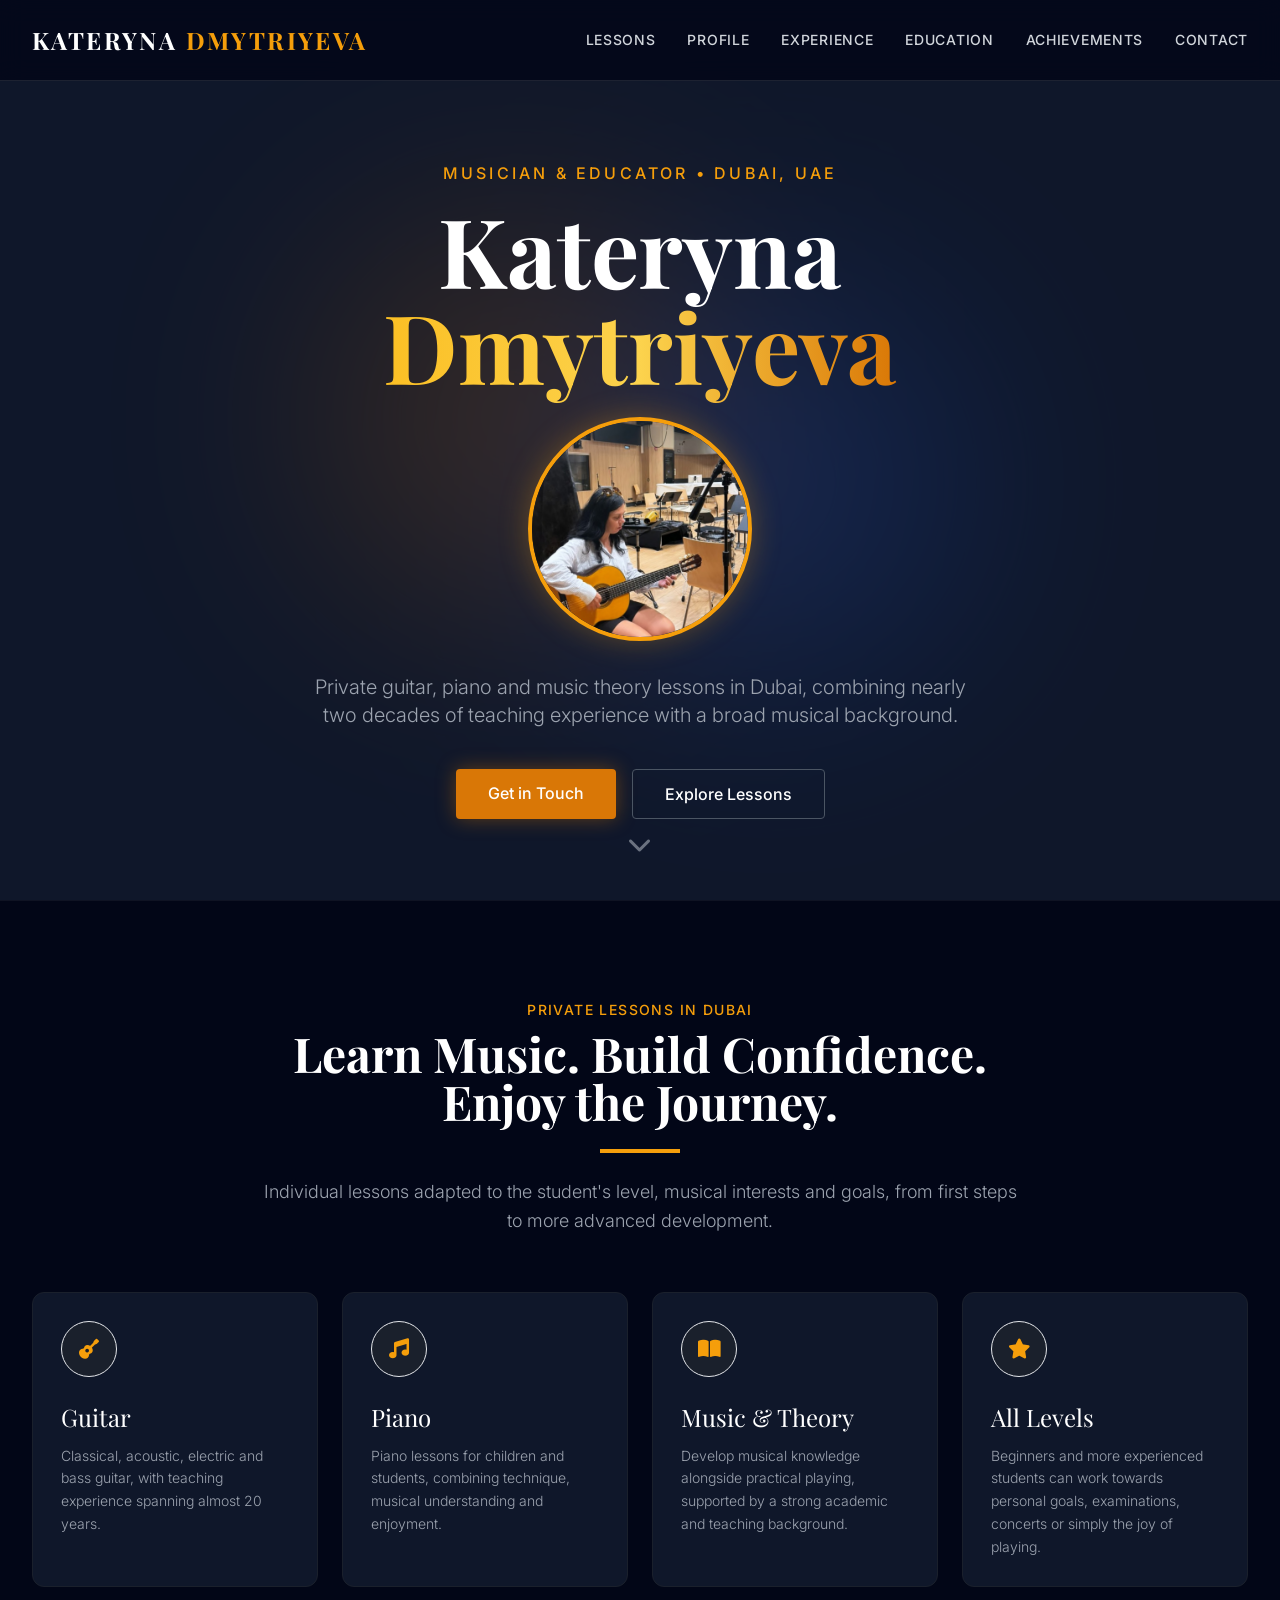
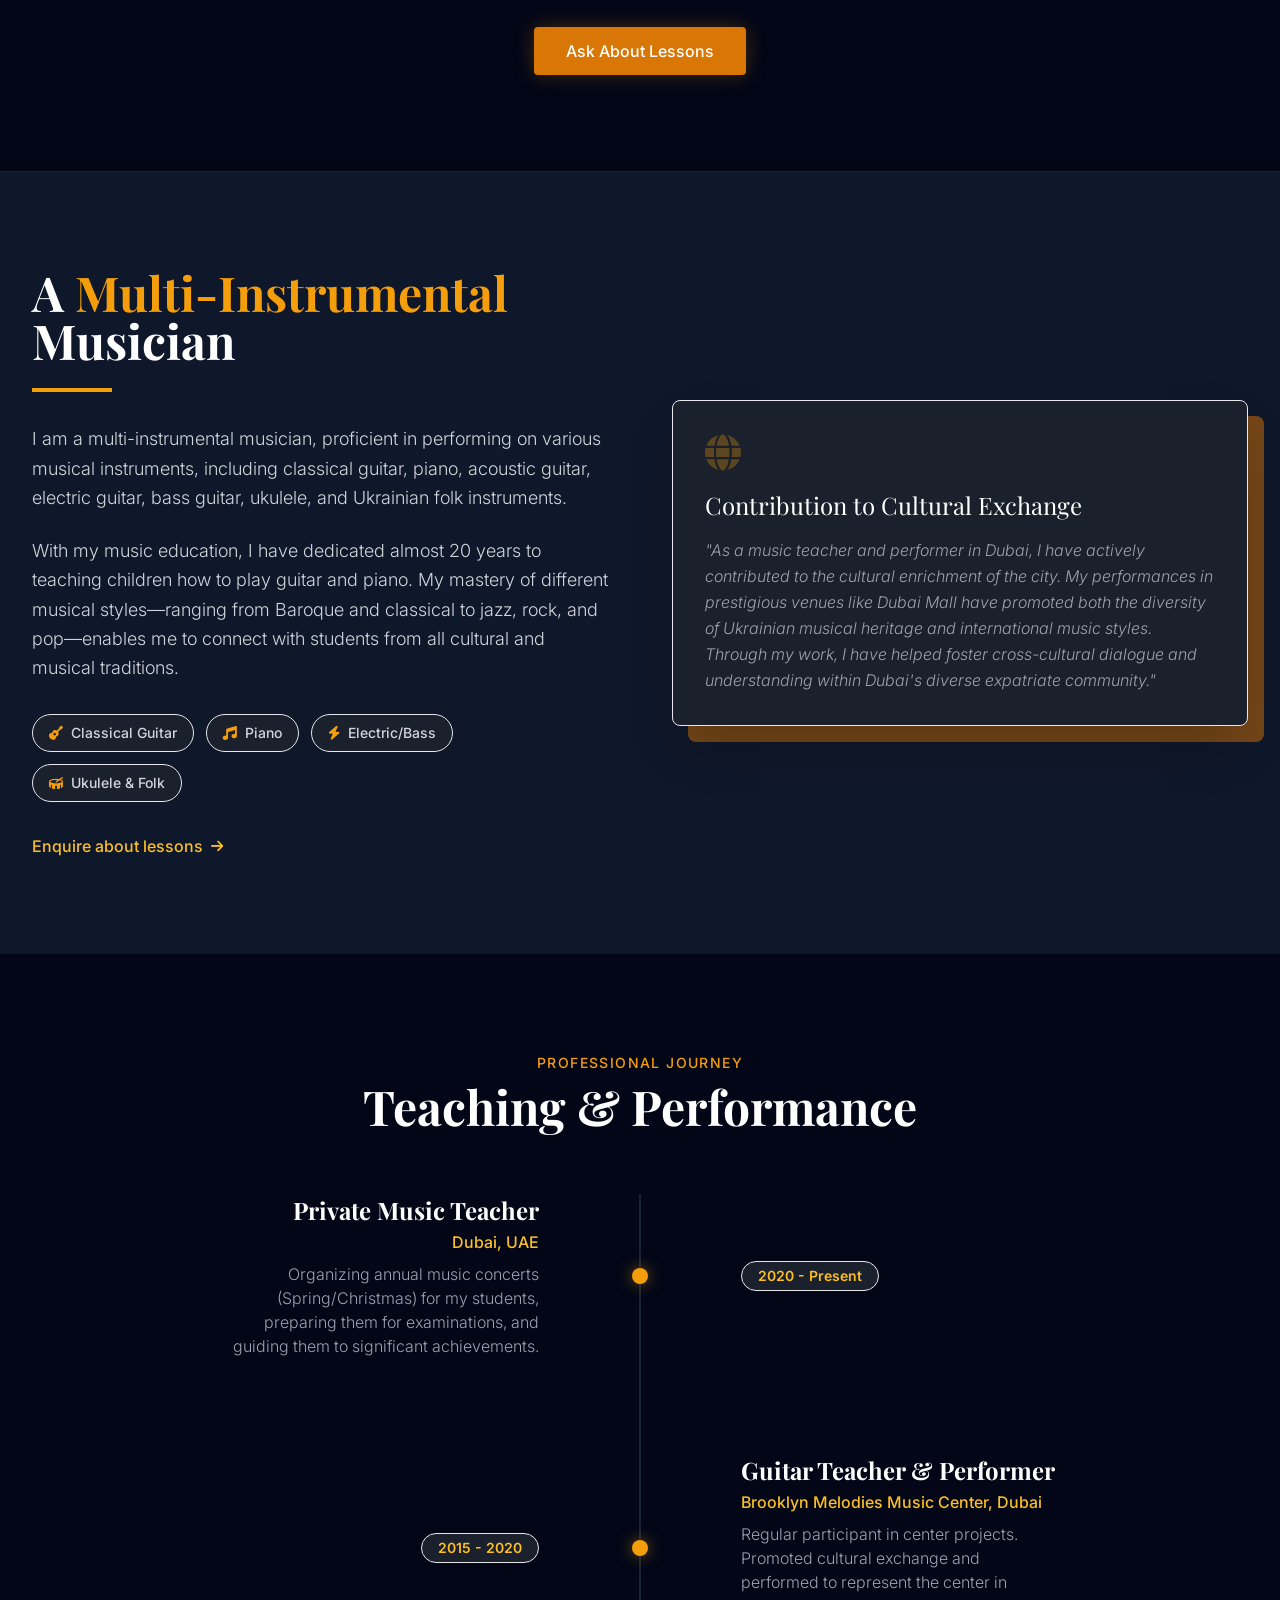
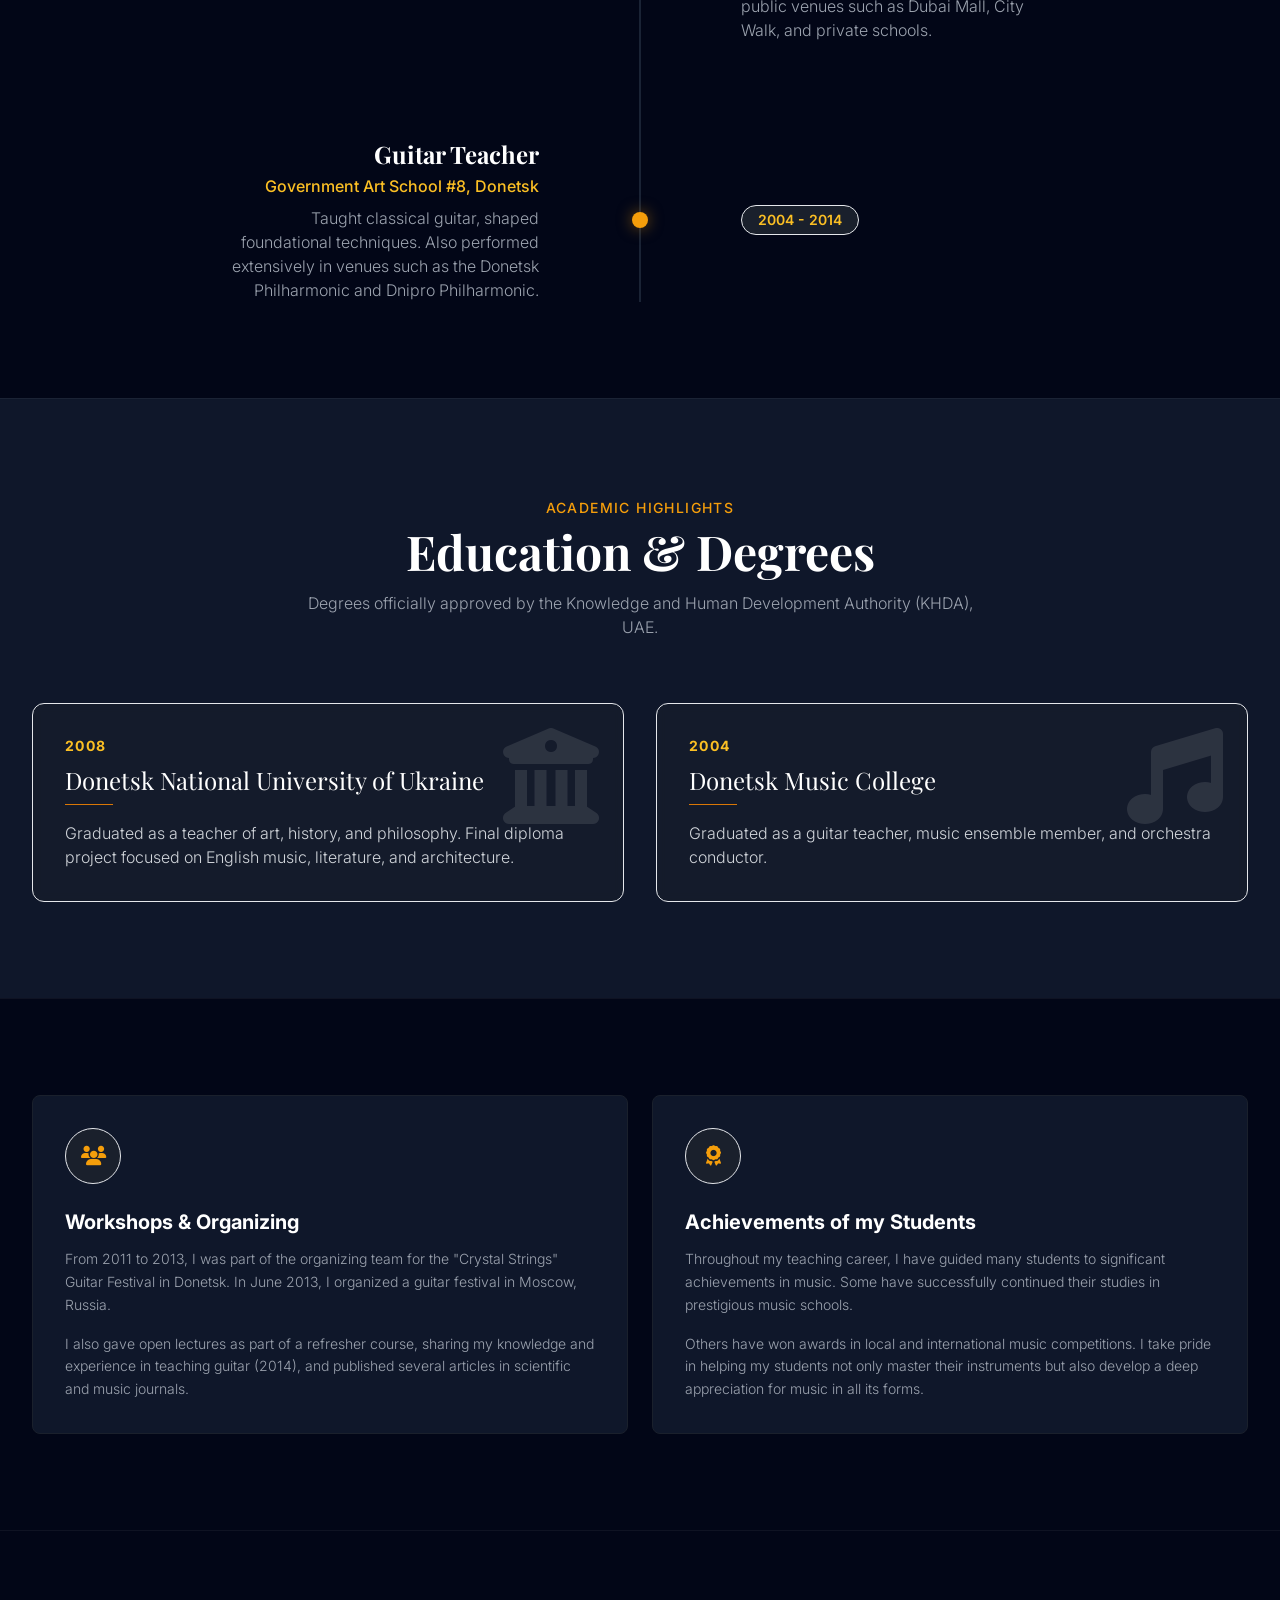
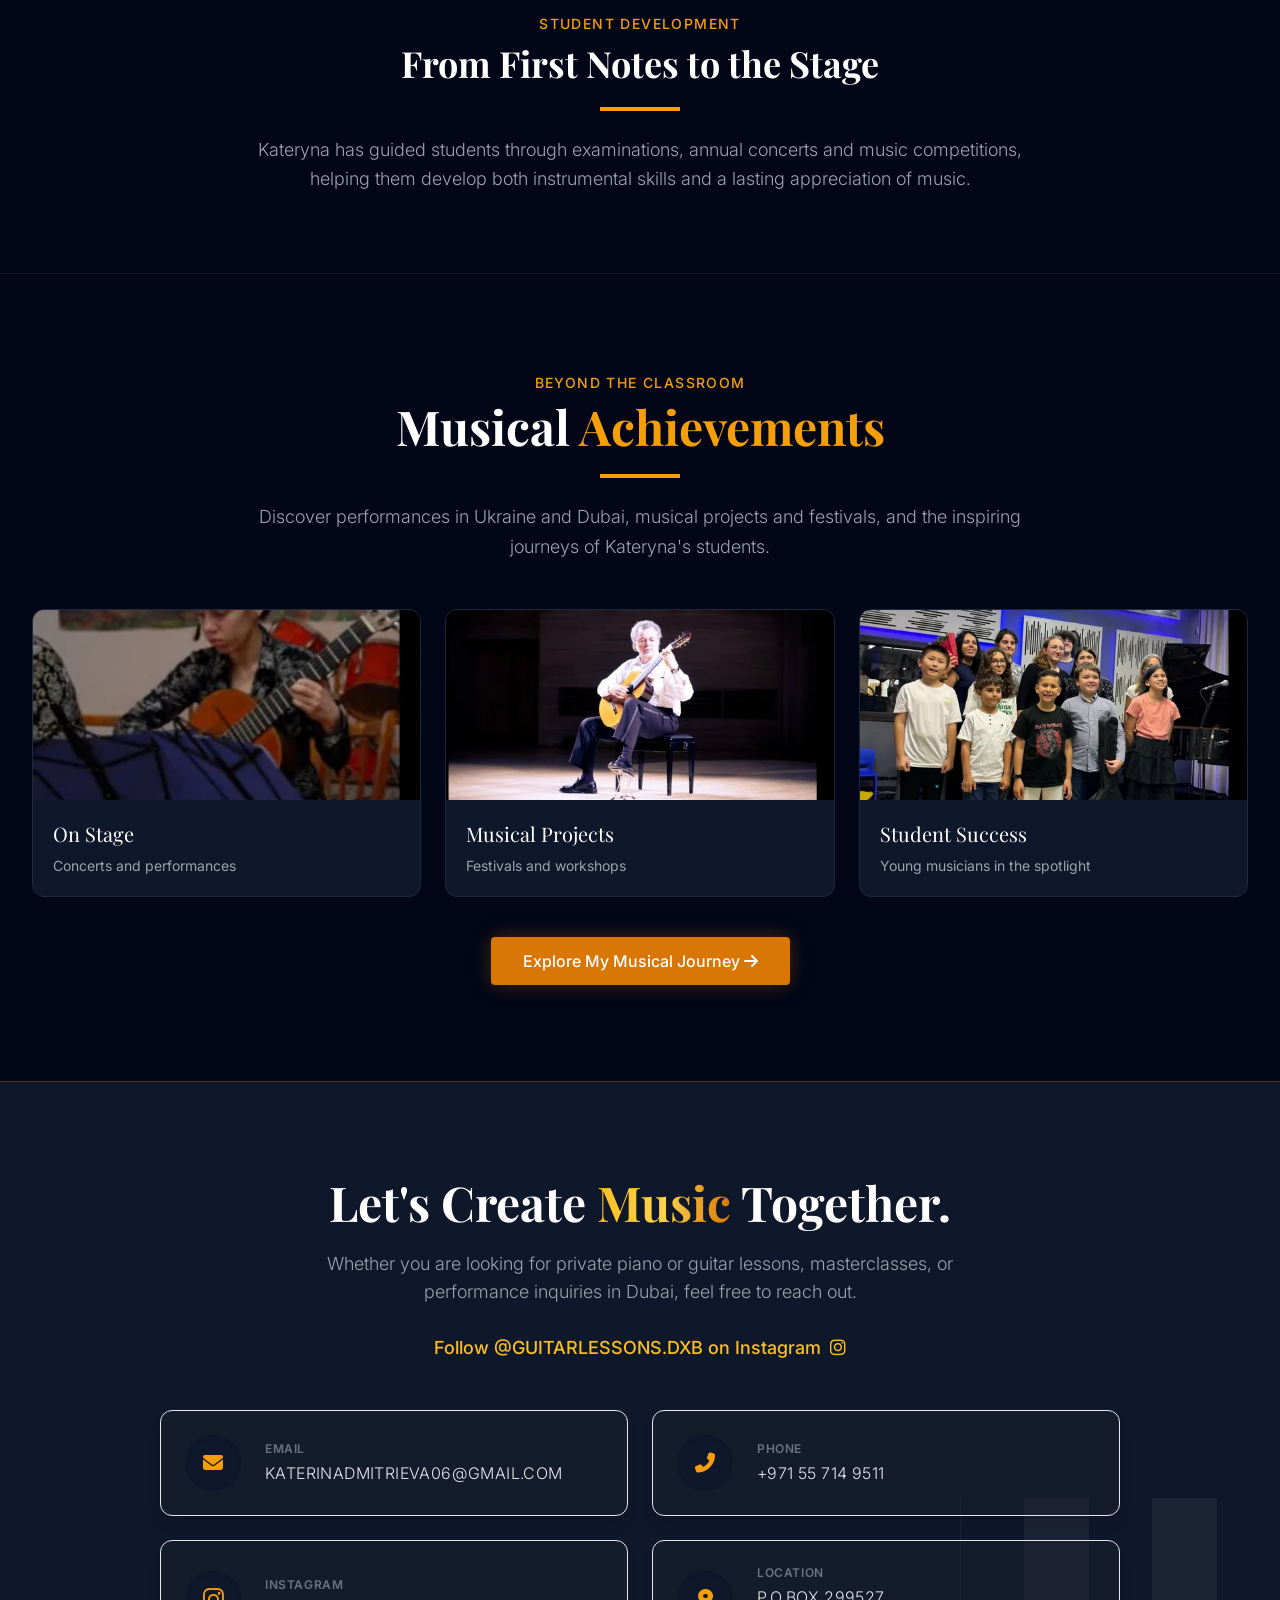
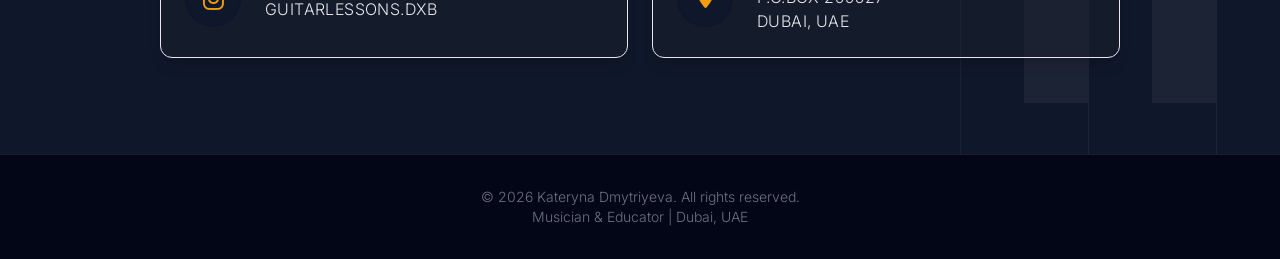
==== commit 6f3e4886: "Reframe On Stage preview around the guitarist" ====
--- a/index.html
+++ b/index.html
@@ -81,6 +81,10 @@
             width: 100%;
             height: 190px;
             object-fit: cover;
+        }
+        /* Reframe the first preview around Kateryna's face and guitar. */
+        .achievements-preview-card img[src$="performance-ukraine-1.webp"] {
+            object-position: 72% 36%;
         }
         .achievements-preview-card-copy { padding: 1.25rem; }
         @media (max-width: 767px) {
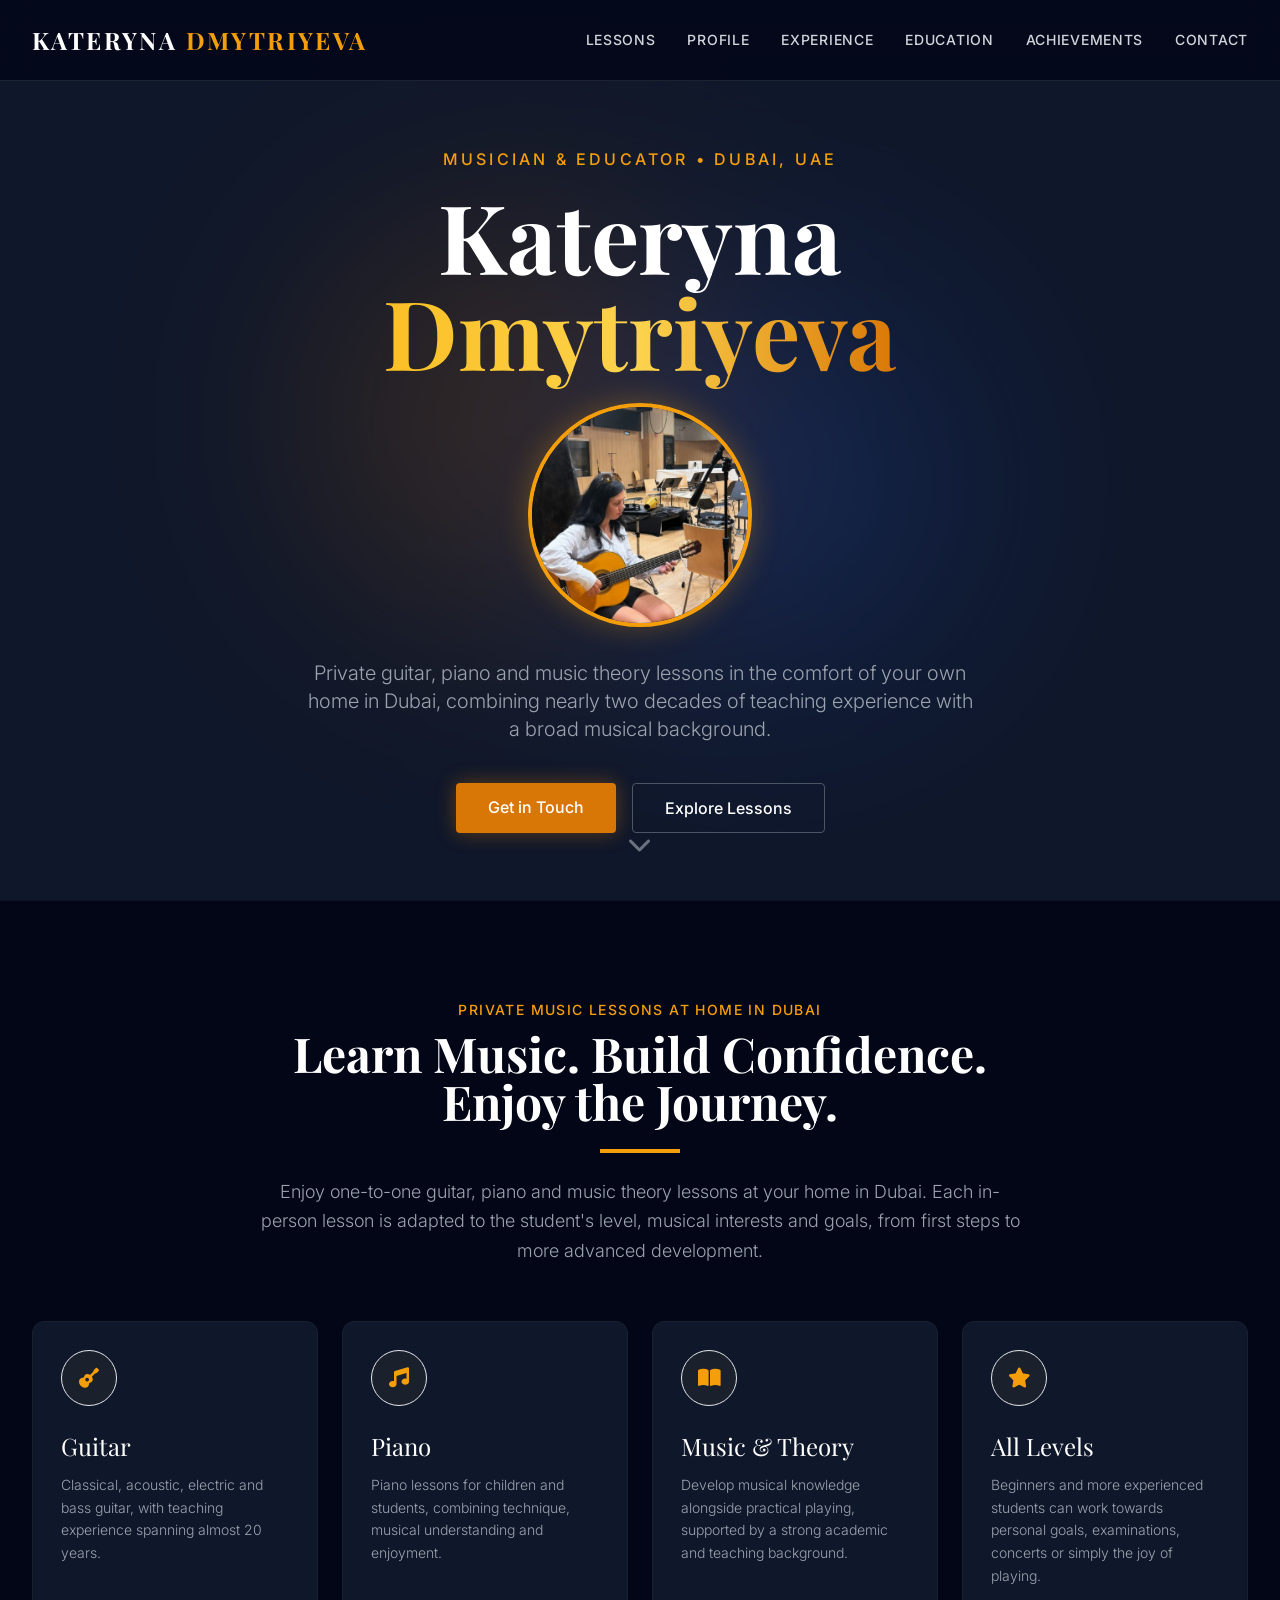
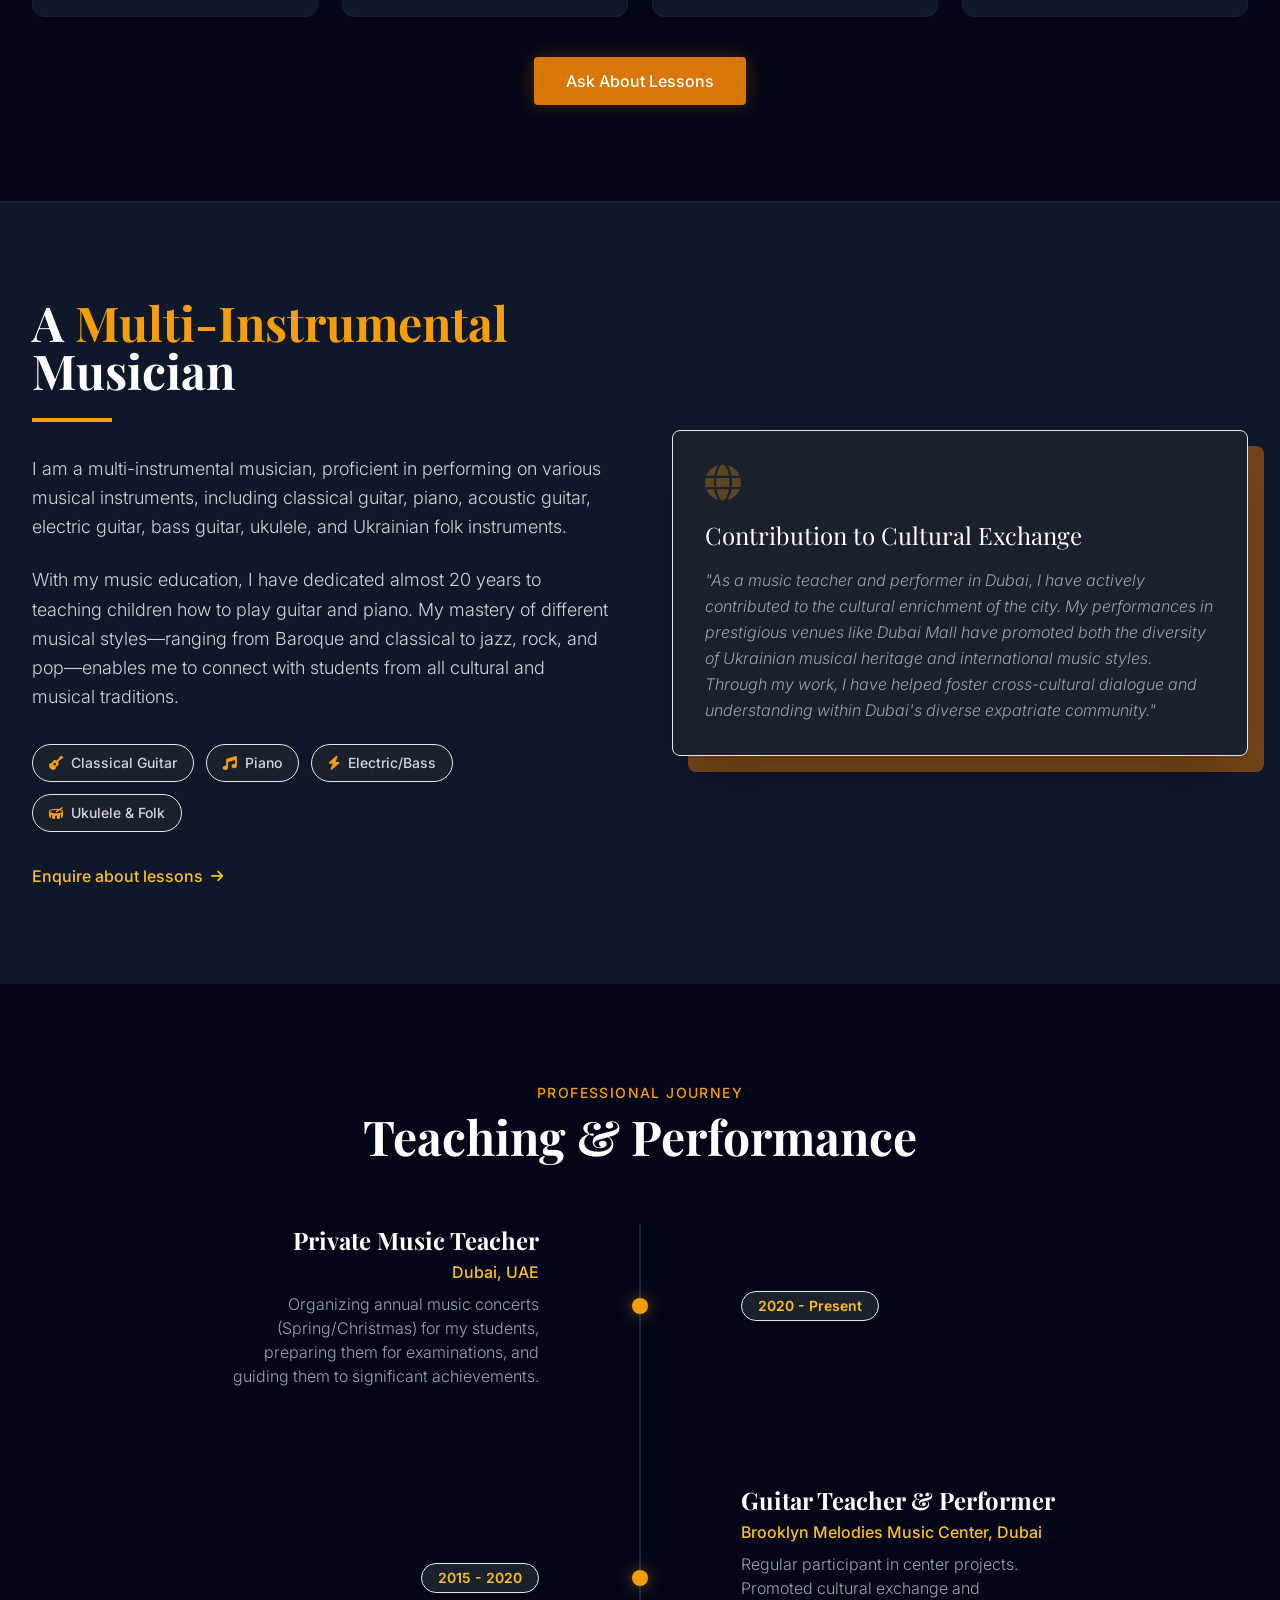
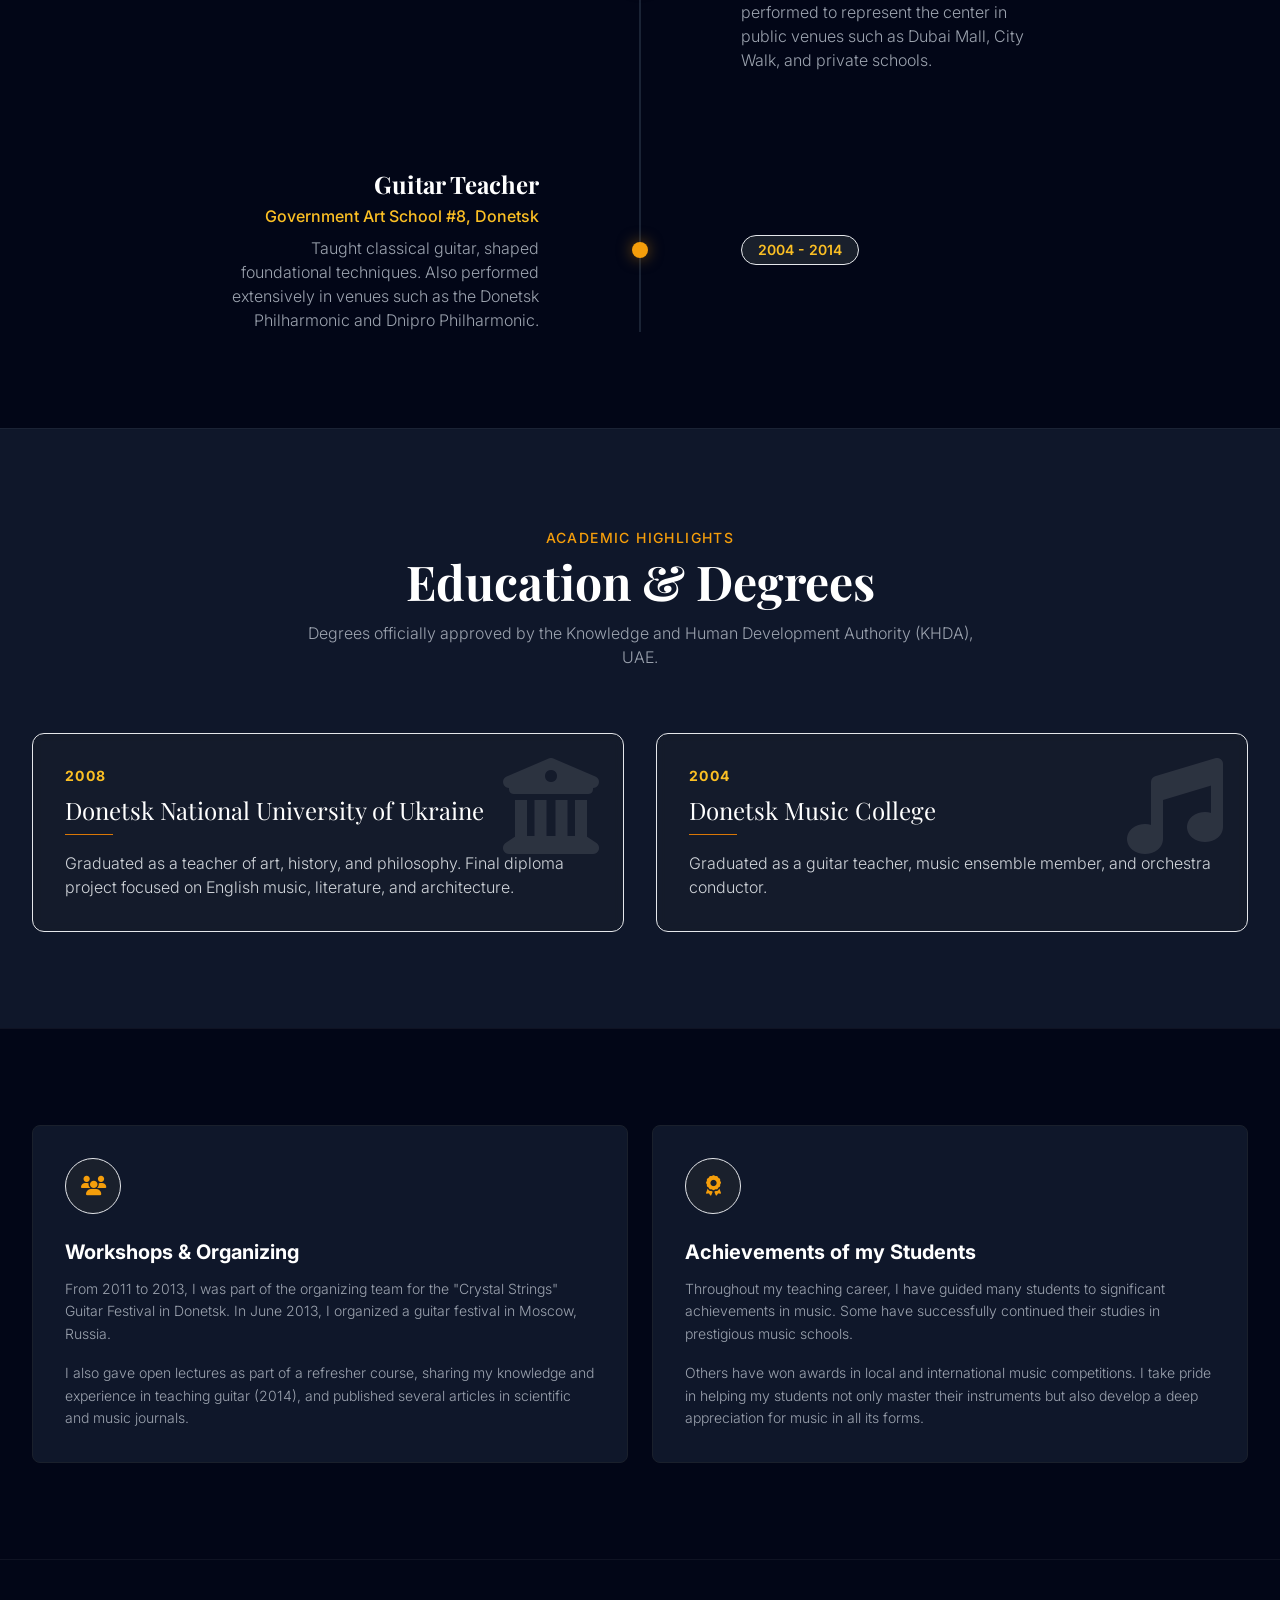
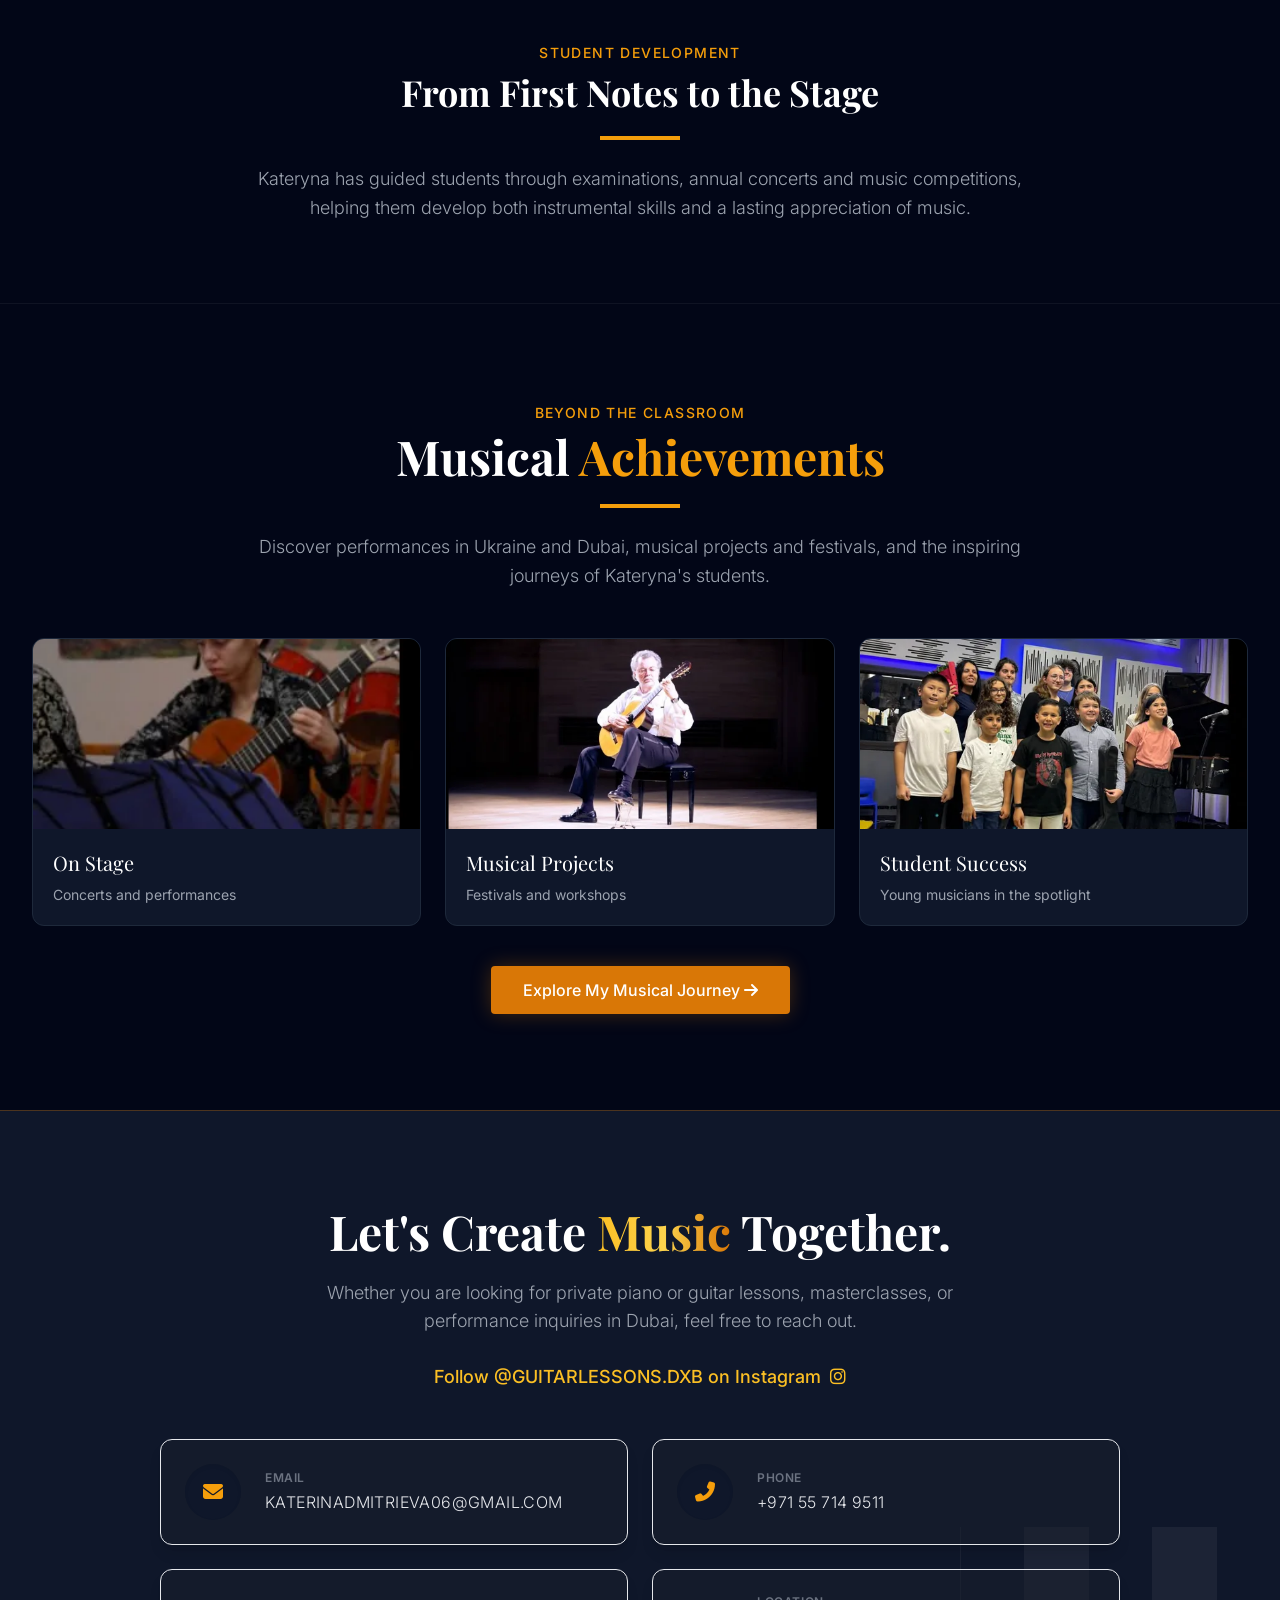
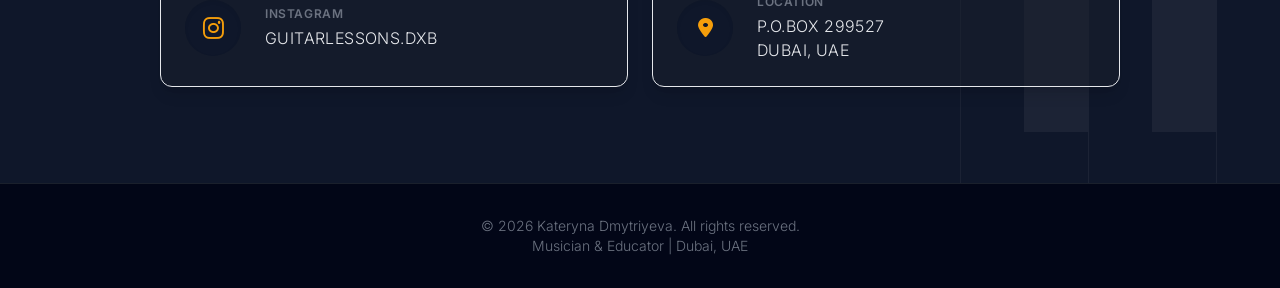
==== commit 6d77e523: "Improve Dubai home music lessons SEO and structured data" ====
--- a/index.html
+++ b/index.html
@@ -7,8 +7,21 @@
     <link rel="icon" type="image/png" sizes="32x32" href="favicon-32.png">
     <link rel="icon" type="image/png" sizes="16x16" href="favicon-16.png">
     <link rel="apple-touch-icon" sizes="180x180" href="favicon-180.png">
-    <title>Kateryna Dmytriyeva | Guitar & Piano Teacher in Dubai</title>
-    <meta name="description" content="Private guitar, piano and music theory lessons in Dubai with Kateryna Dmytriyeva, musician and educator with nearly 20 years of teaching experience.">
+    <title>Private Guitar & Piano Lessons at Home in Dubai | Kateryna Dmytriyeva</title>
+    <meta name="description" content="Private guitar, piano and music theory lessons at your home in Dubai with Kateryna Dmytriyeva. Personalized in-person teaching for different levels.">
+    <link rel="canonical" href="https://katerynadmytriyeva.com/">
+    <script type="application/ld+json">
+    {
+      "@context": "https://schema.org",
+      "@type": "Person",
+      "name": "Kateryna Dmytriyeva",
+      "url": "https://katerynadmytriyeva.com/",
+      "jobTitle": "Guitar and Piano Teacher",
+      "description": "Private in-person guitar, piano and music theory lessons at students\u0027 homes in Dubai.",
+      "knowsAbout": ["Guitar lessons", "Piano lessons", "Music theory", "Music education"],
+      "areaServed": {"@type": "City", "name": "Dubai"}
+    }
+    </script>
     
     
     <!-- Google Fonts: Playfair Display (Serif/Classic) and Inter (Sans-serif/Modern) -->
@@ -112,7 +125,7 @@
                     <a href="#about" class="text-gray-300 hover:text-gold-400 transition-colors text-sm uppercase tracking-wider font-medium">Profile</a>
                     <a href="#experience" class="text-gray-300 hover:text-gold-400 transition-colors text-sm uppercase tracking-wider font-medium">Experience</a>
                     <a href="#education" class="text-gray-300 hover:text-gold-400 transition-colors text-sm uppercase tracking-wider font-medium">Education</a>
-                    <a href="achievements.html" class="text-gray-300 hover:text-gold-400 transition-colors text-sm uppercase tracking-wider font-medium">Achievements</a>
+                    <a href="#achievements-preview" class="text-gray-300 hover:text-gold-400 transition-colors text-sm uppercase tracking-wider font-medium">Achievements</a>
                     <a href="#contact" class="text-gray-300 hover:text-gold-400 transition-colors text-sm uppercase tracking-wider font-medium">Contact</a>
                 </div>
                 
@@ -132,7 +145,7 @@
                 <a href="#about" class="mobile-link text-gray-300 hover:text-gold-400 hover:bg-navy-900 block px-3 py-3 rounded-md text-base font-medium uppercase tracking-wider transition-colors">Profile</a>
                 <a href="#experience" class="mobile-link text-gray-300 hover:text-gold-400 hover:bg-navy-900 block px-3 py-3 rounded-md text-base font-medium uppercase tracking-wider transition-colors">Experience</a>
                 <a href="#education" class="mobile-link text-gray-300 hover:text-gold-400 hover:bg-navy-900 block px-3 py-3 rounded-md text-base font-medium uppercase tracking-wider transition-colors">Education</a>
-                <a href="achievements.html" class="mobile-link text-gray-300 hover:text-gold-400 hover:bg-navy-900 block px-3 py-3 rounded-md text-base font-medium uppercase tracking-wider transition-colors">Achievements</a>
+                <a href="#achievements-preview" class="mobile-link text-gray-300 hover:text-gold-400 hover:bg-navy-900 block px-3 py-3 rounded-md text-base font-medium uppercase tracking-wider transition-colors">Achievements</a>
                 <a href="#contact" class="mobile-link text-gray-300 hover:text-gold-400 hover:bg-navy-900 block px-3 py-3 rounded-md text-base font-medium uppercase tracking-wider transition-colors">Contact</a>
             </div>
         </div>
@@ -156,7 +169,7 @@
             </div>
 
             <p class="max-w-2xl text-gray-400 text-lg md:text-xl font-light leading-relaxed mb-10 fade-in-up" style="transition-delay: 300ms;">
-                Private guitar, piano and music theory lessons in Dubai, combining nearly two decades of teaching experience with a broad musical background.
+                Private guitar, piano and music theory lessons in the comfort of your own home in Dubai, combining nearly two decades of teaching experience with a broad musical background.
             </p>
             <div class="flex flex-col sm:flex-row gap-4 fade-in-up" style="transition-delay: 400ms;">
                 <a href="#contact" class="px-8 py-3 bg-gold-600 hover:bg-gold-500 text-white rounded font-medium transition-all duration-300 shadow-[0_0_20px_rgba(217,119,6,0.4)]">
@@ -178,11 +191,11 @@
     <section id="lessons" class="py-24 bg-navy-950 relative border-t border-white/5">
         <div class="max-w-7xl mx-auto px-4 sm:px-6 lg:px-8">
             <div class="text-center max-w-3xl mx-auto mb-14 fade-in-up">
-                <span class="text-gold-500 font-medium tracking-[0.1em] uppercase text-sm">Private Lessons in Dubai</span>
+                <span class="text-gold-500 font-medium tracking-[0.1em] uppercase text-sm">Private Music Lessons at Home in Dubai</span>
                 <h2 class="font-serif text-3xl md:text-5xl font-bold mt-2 text-white">Learn Music. Build Confidence. Enjoy the Journey.</h2>
                 <div class="w-20 h-1 bg-gold-500 mx-auto mt-6 mb-6"></div>
                 <p class="text-gray-400 text-lg leading-relaxed font-light">
-                    Individual lessons adapted to the student's level, musical interests and goals, from first steps to more advanced development.
+                    Enjoy one-to-one guitar, piano and music theory lessons at your home in Dubai. Each in-person lesson is adapted to the student's level, musical interests and goals, from first steps to more advanced development.
                 </p>
             </div>
 
